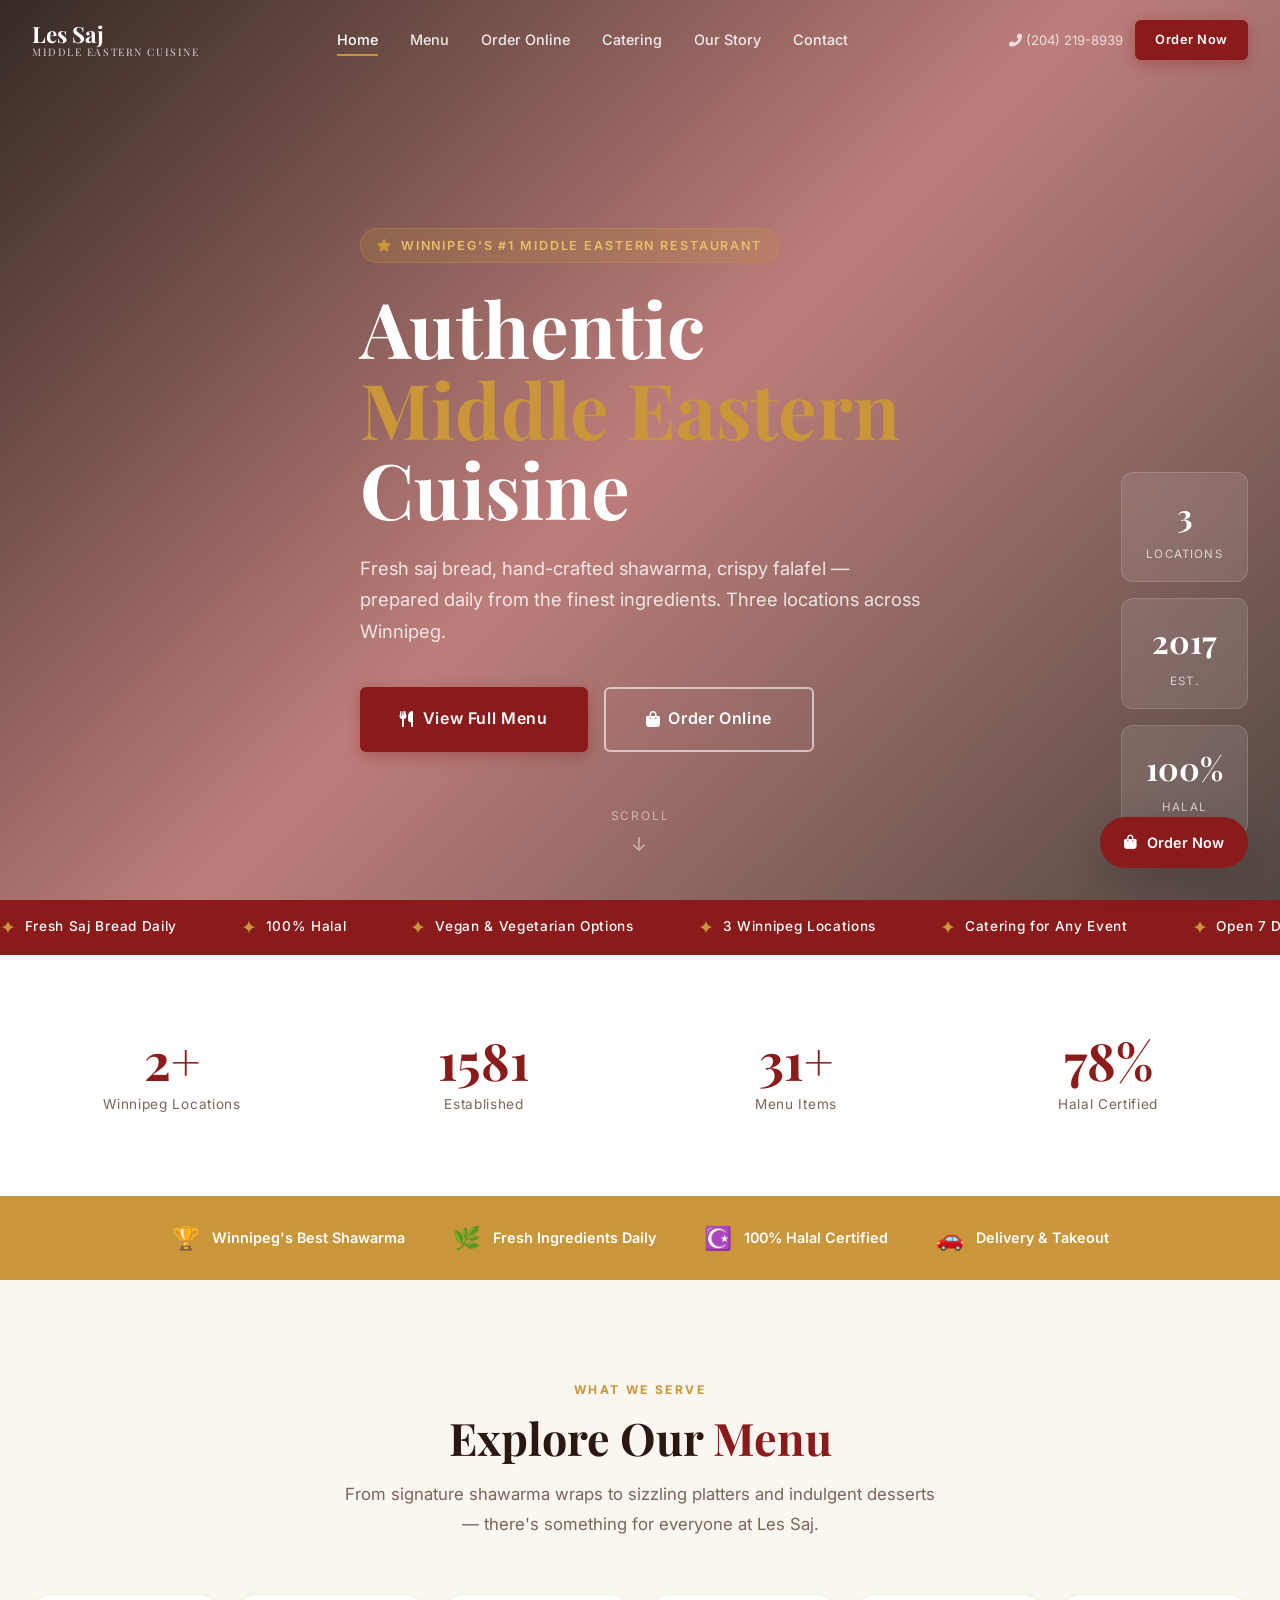
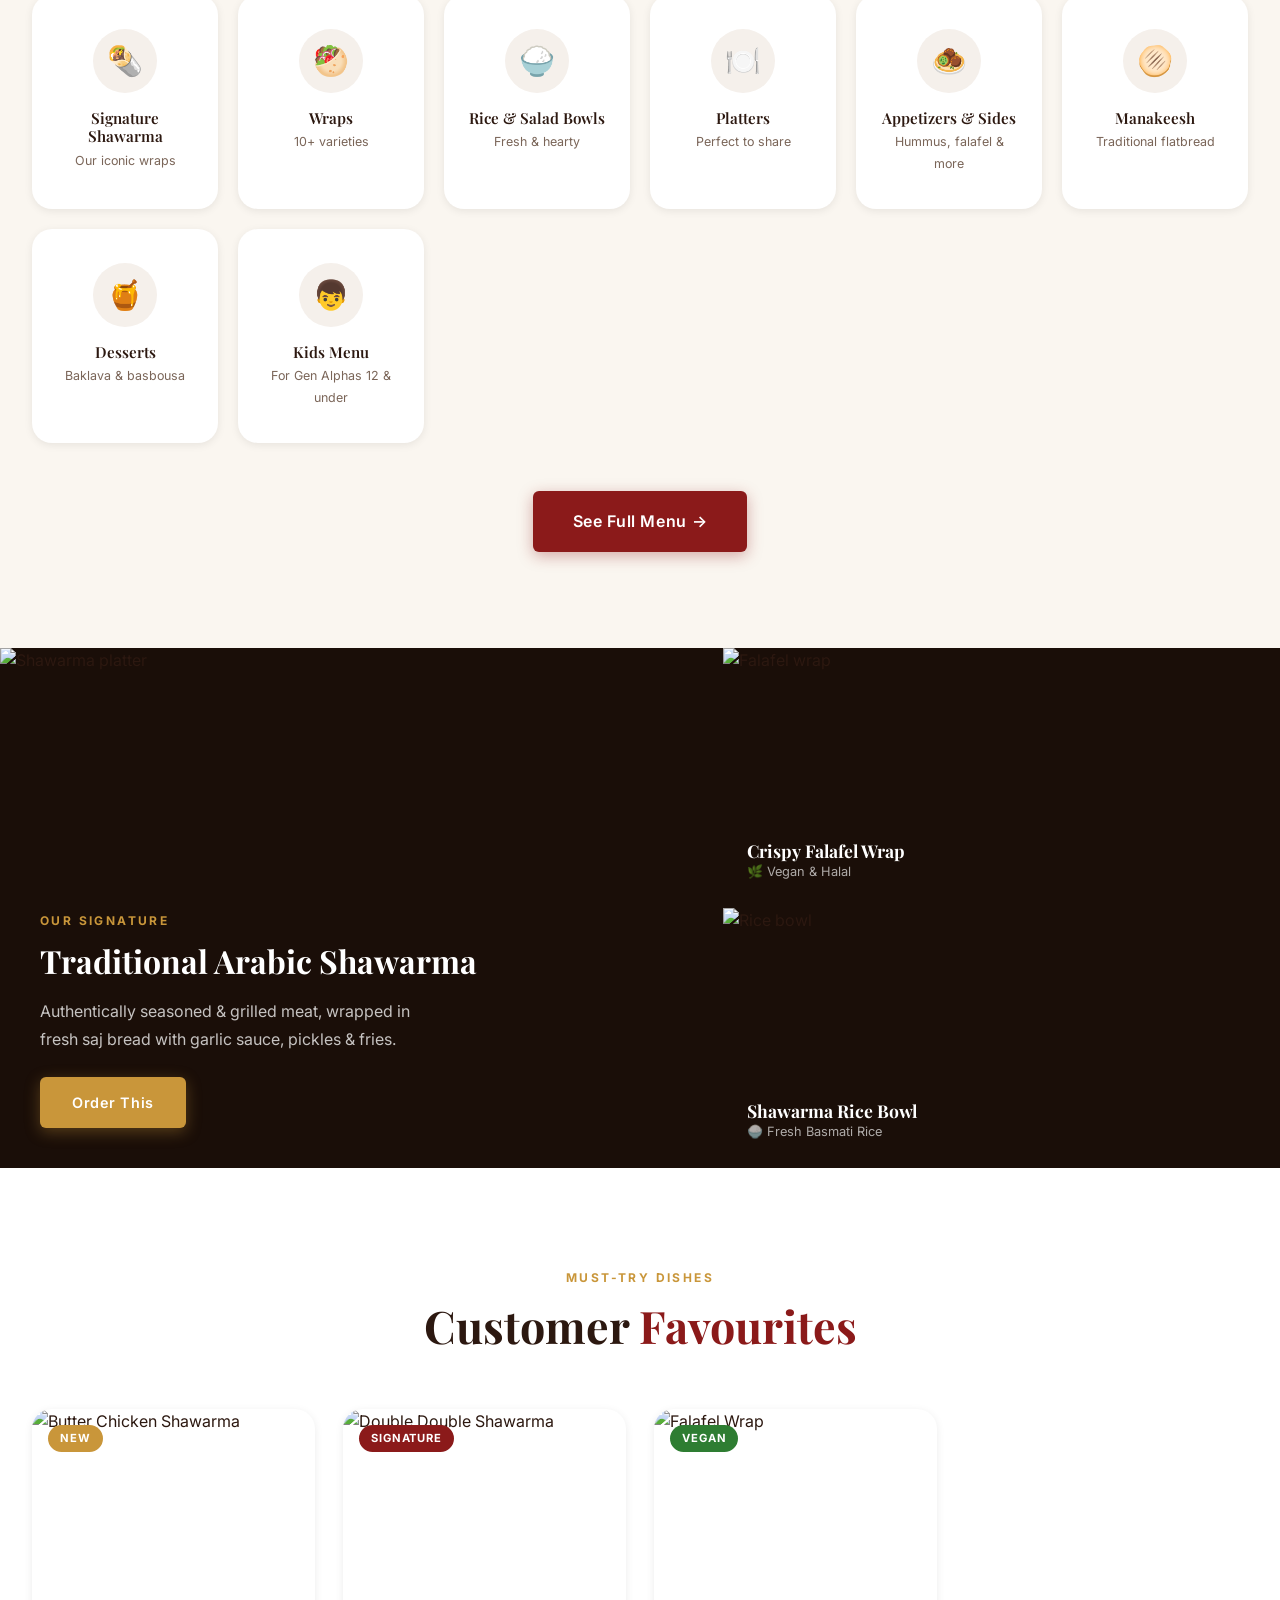
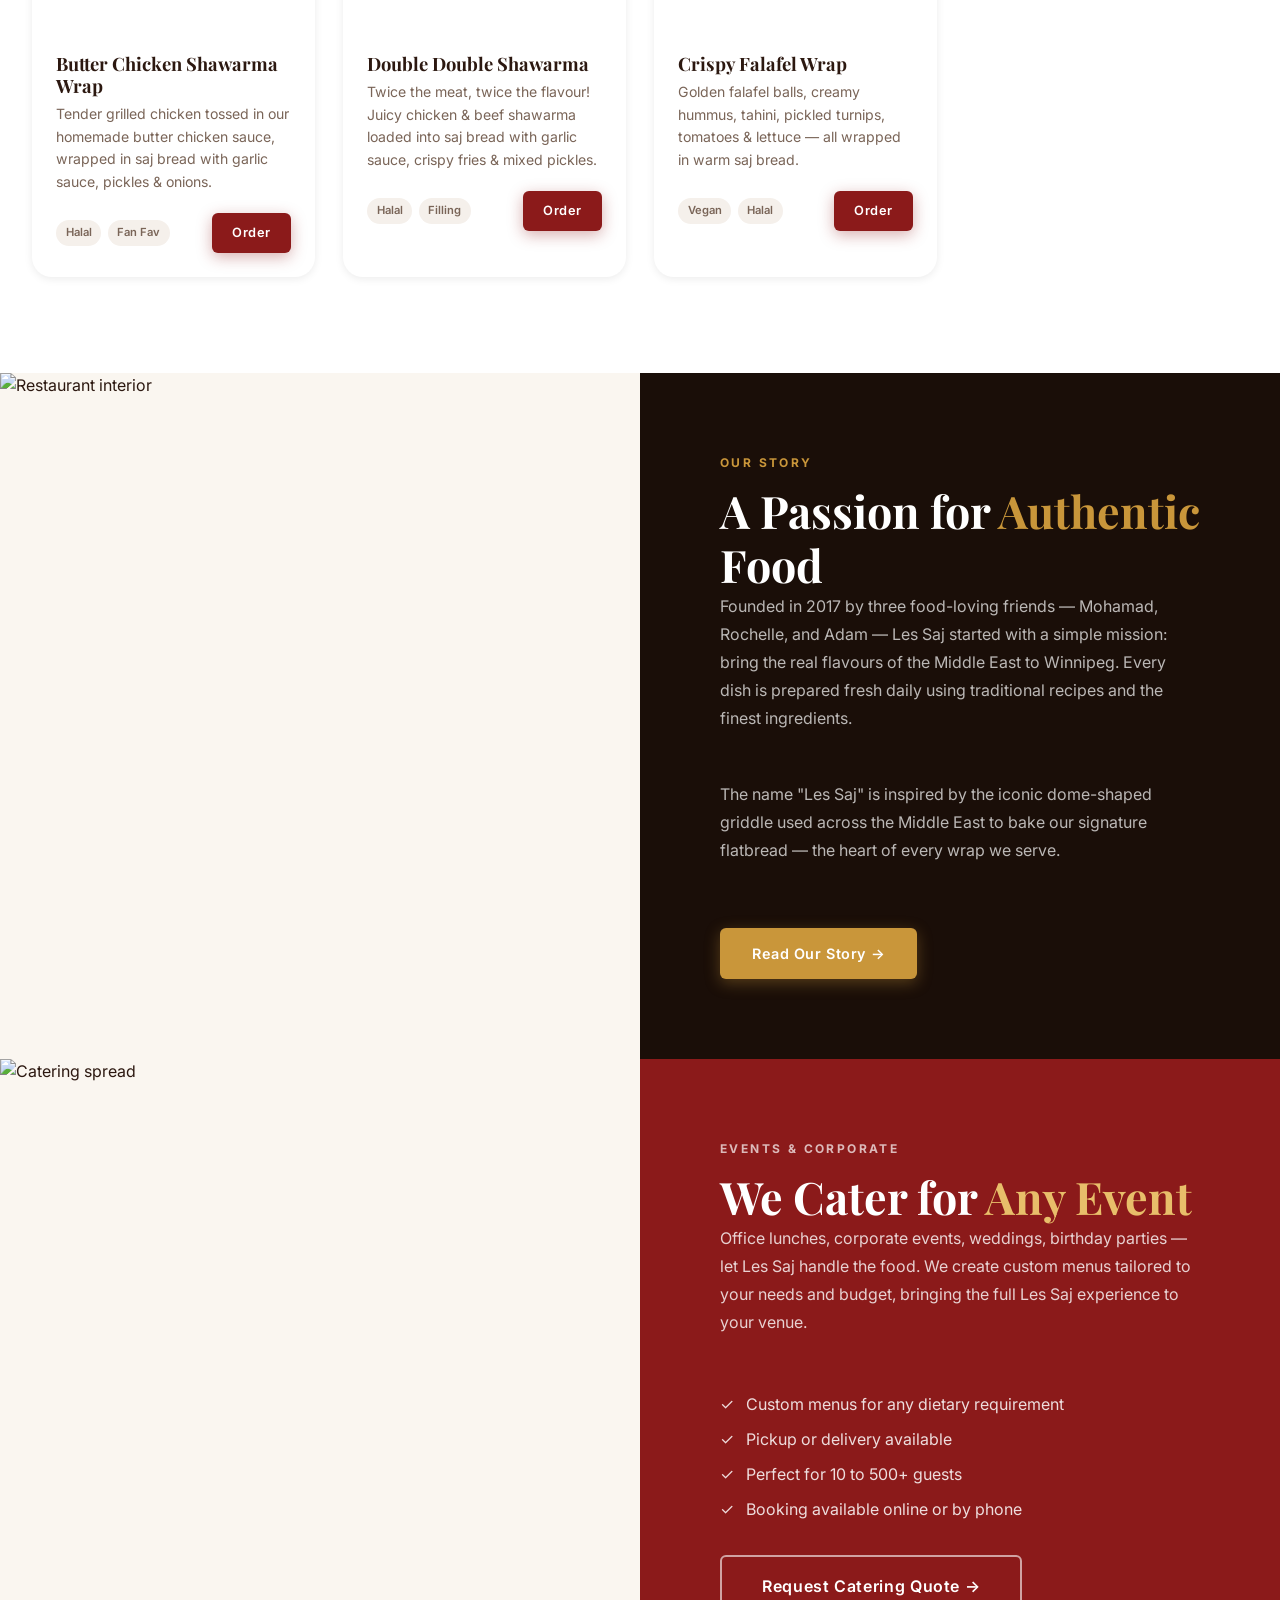
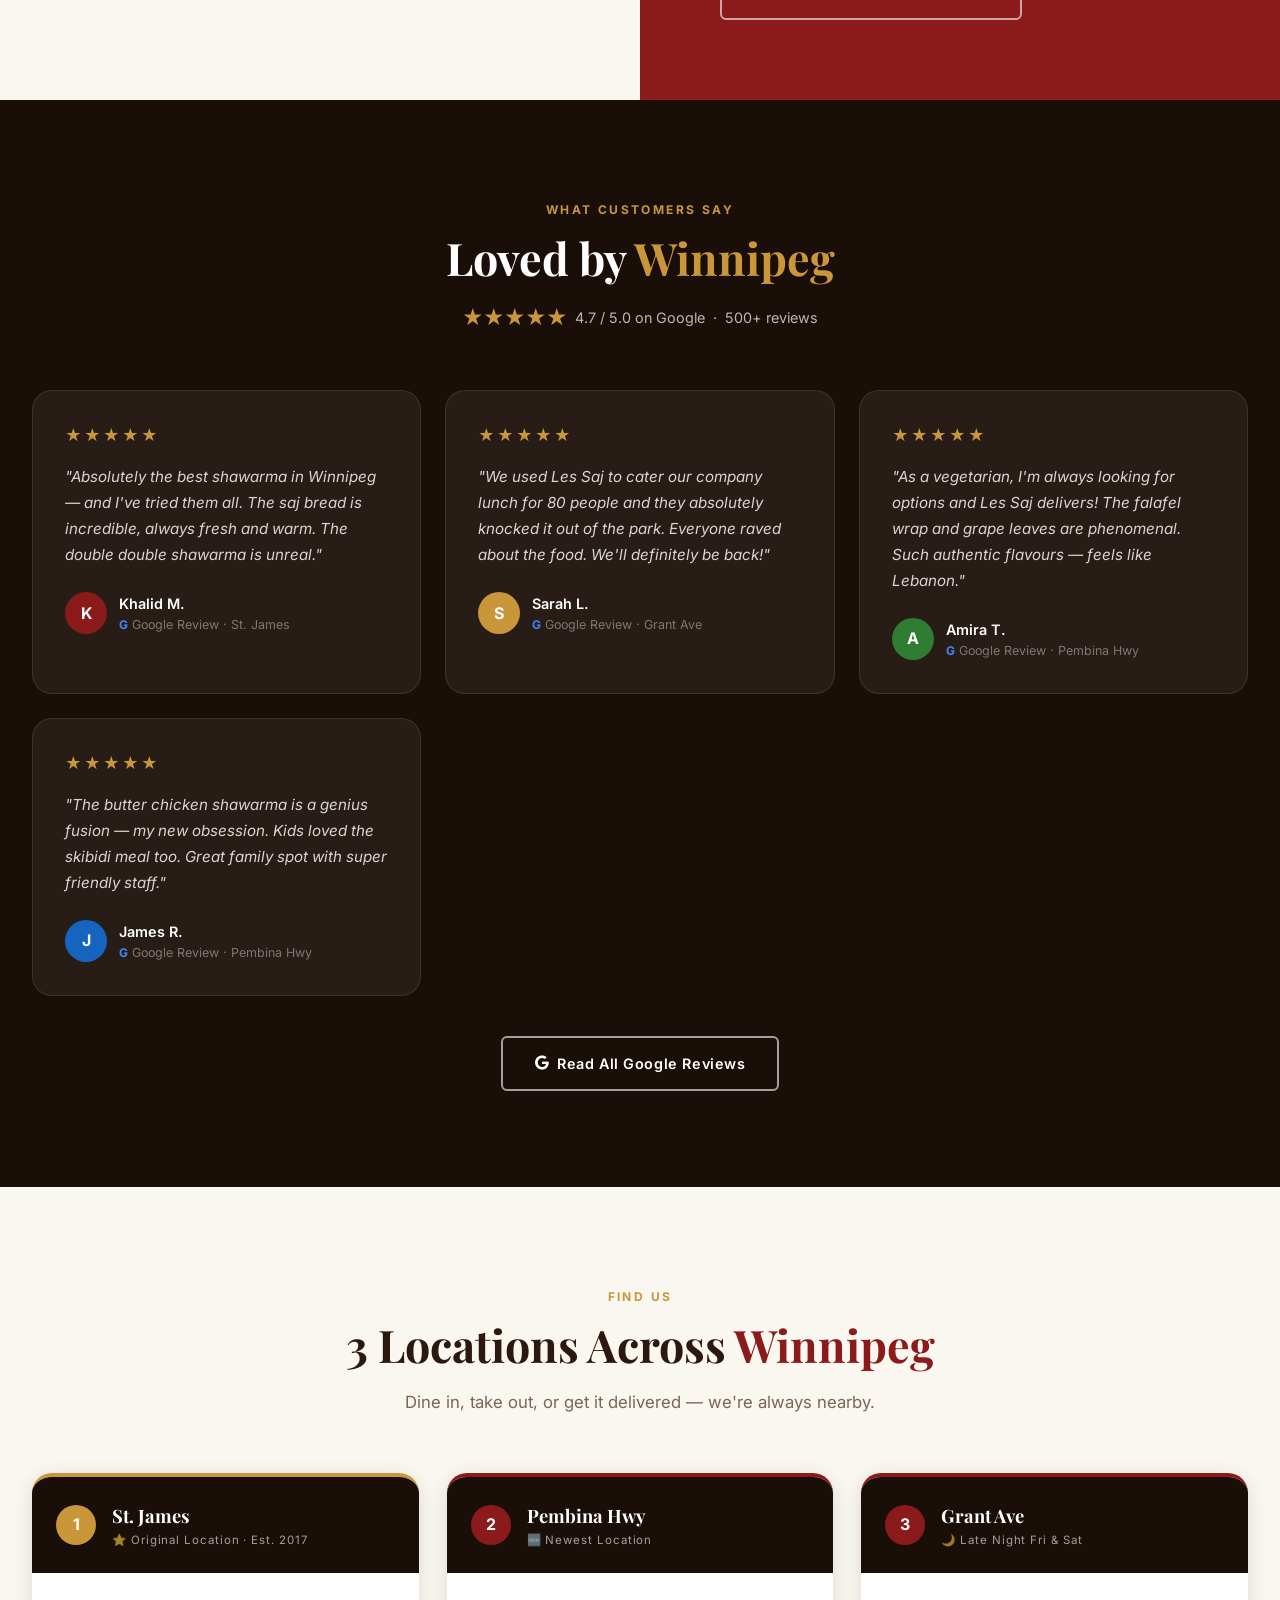
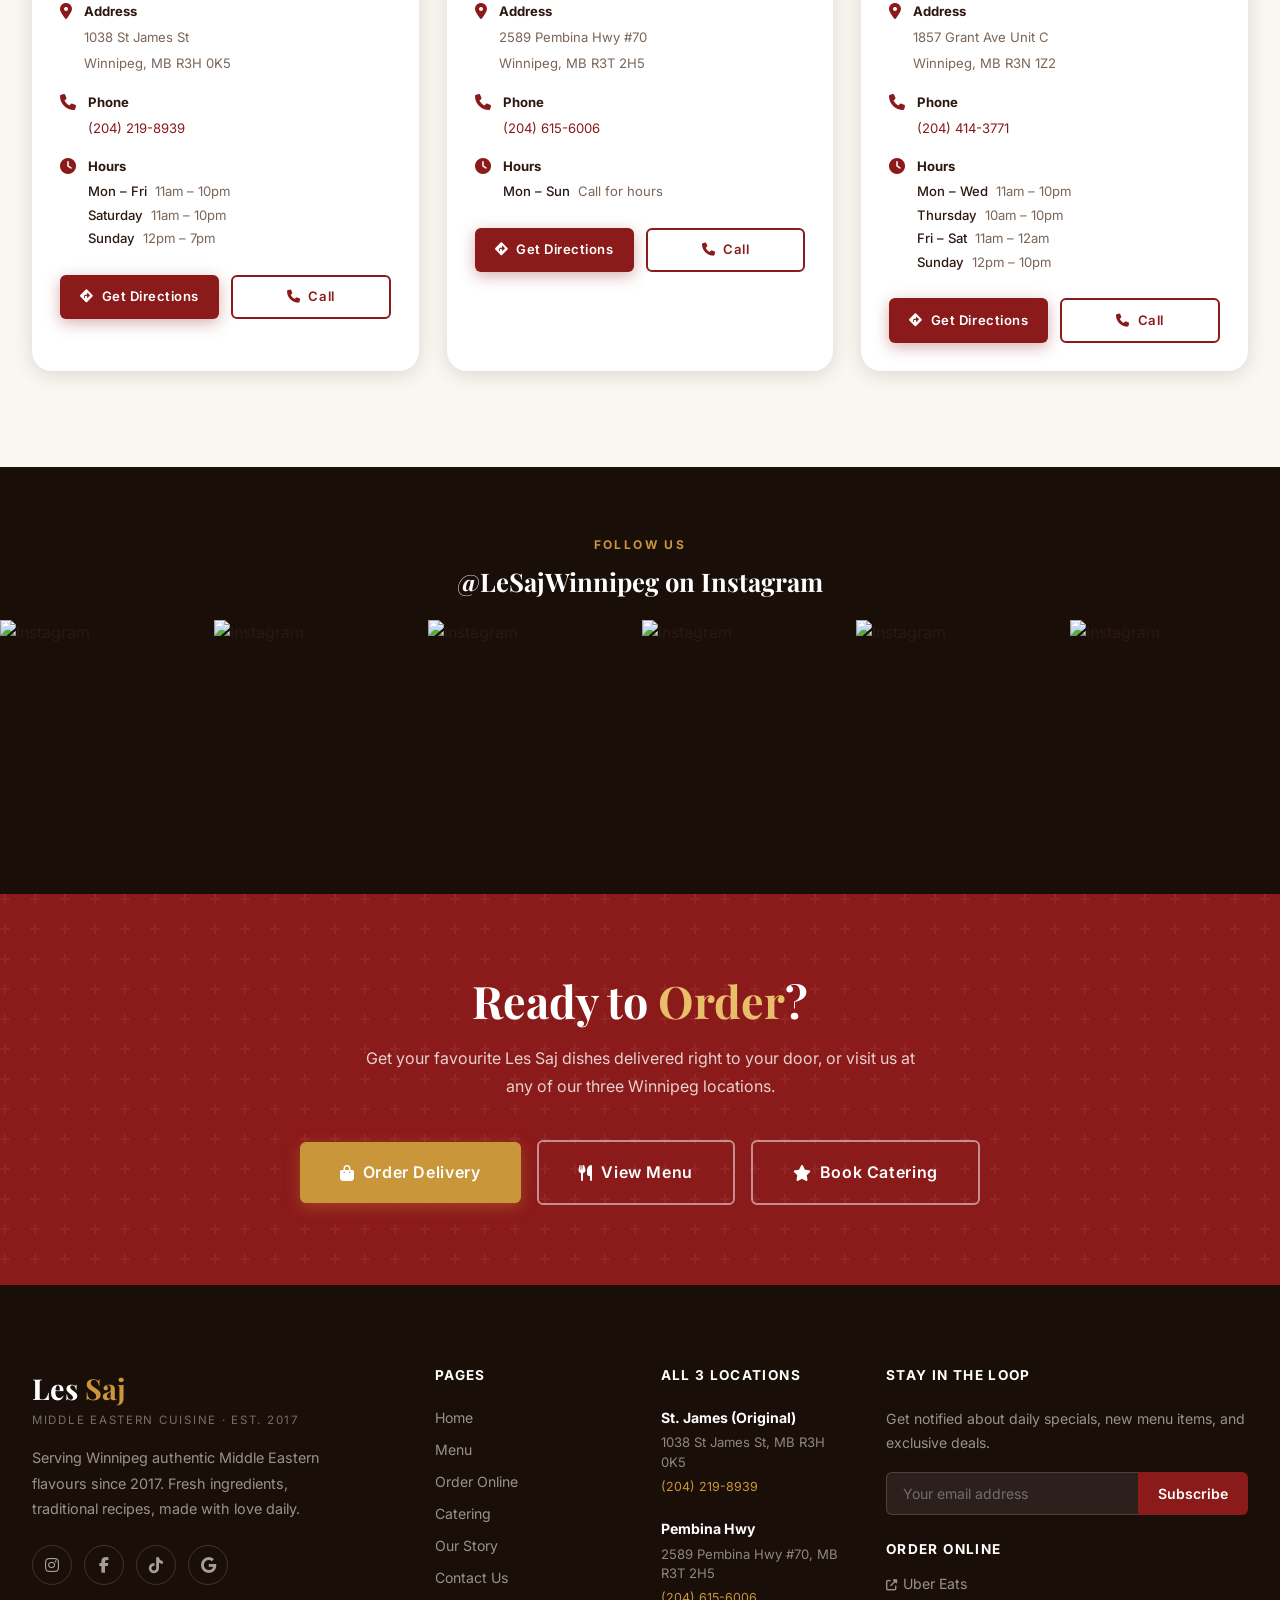
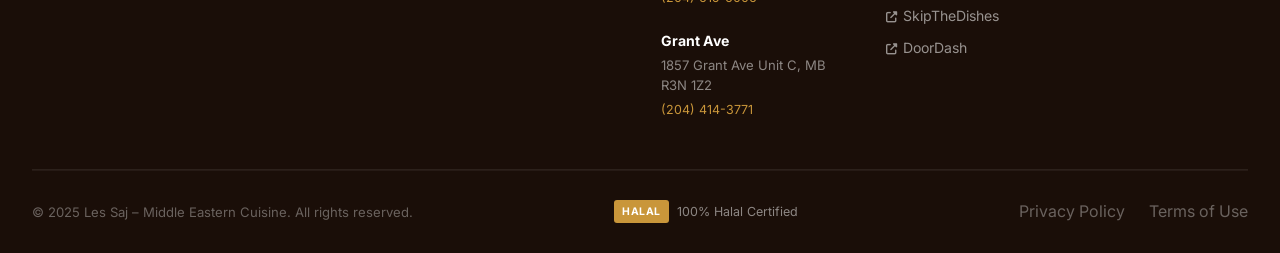
==== index.html @ 0a303392 "foundation" ====
<!DOCTYPE html>
<html lang="en">
<head>
  <meta charset="UTF-8" />
  <meta name="viewport" content="width=device-width, initial-scale=1.0" />
  <title>Les Saj | Authentic Middle Eastern Cuisine in Winnipeg</title>
  <meta name="description" content="Les Saj brings fresh, authentic Middle Eastern cuisine to Winnipeg — shawarma, falafel, saj bread wraps, platters & catering. 3 locations across the city." />
  <link rel="stylesheet" href="css/style.css" />
  <link rel="stylesheet" href="https://cdnjs.cloudflare.com/ajax/libs/font-awesome/6.5.0/css/all.min.css" />
  <style>
    /* Homepage-specific extras */
    .stats-bar { background: var(--white); padding: 3.5rem 0; }
    .stats-inner { display: grid; grid-template-columns: repeat(4, 1fr); gap: 2rem; text-align: center; }
    .stat-block { padding: 1.5rem; }
    .stat-block .number { font-family: 'Playfair Display', serif; font-size: 3.2rem; font-weight: 700; color: var(--red); line-height: 1; }
    .stat-block .unit { font-size: 1.2rem; }
    .stat-block .label { font-size: 0.85rem; color: var(--text-muted); margin-top: 0.5rem; letter-spacing: 0.05em; }
    .stat-divider { width: 1px; background: var(--cream-dark); margin: 1.5rem 0; }
    .signature-grid { display: grid; grid-template-columns: 1.3fr 1fr; gap: 0; min-height: 520px; }
    .signature-main { position: relative; overflow: hidden; }
    .signature-main img { width: 100%; height: 100%; object-fit: cover; }
    .signature-main-overlay {
      position: absolute; inset: 0;
      background: linear-gradient(to top, rgba(26,14,8,0.9) 0%, transparent 60%);
      display: flex; align-items: flex-end; padding: 2.5rem;
    }
    .signature-side { display: grid; grid-template-rows: 1fr 1fr; }
    .signature-side-item { position: relative; overflow: hidden; }
    .signature-side-item img { width: 100%; height: 100%; object-fit: cover; transition: 0.5s ease; }
    .signature-side-item:hover img { transform: scale(1.06); }
    .signature-side-item-overlay {
      position: absolute; inset: 0;
      background: linear-gradient(to top, rgba(26,14,8,0.8) 0%, transparent 50%);
      display: flex; align-items: flex-end; padding: 1.5rem;
    }
    .award-strip {
      background: var(--gold); padding: 1.5rem 0;
      display: flex; align-items: center; justify-content: center; gap: 3rem; flex-wrap: wrap;
    }
    .award-item { display: flex; align-items: center; gap: 0.75rem; color: var(--white); font-size: 0.9rem; font-weight: 600; }
    .award-icon { font-size: 1.4rem; }
    @media (max-width: 768px) {
      .stats-inner { grid-template-columns: repeat(2, 1fr); }
      .signature-grid { grid-template-columns: 1fr; }
      .signature-main { height: 300px; }
      .signature-side { grid-template-columns: 1fr 1fr; grid-template-rows: auto; height: 200px; }
      .award-strip { gap: 1.5rem; }
    }
  </style>
</head>
<body>

<!-- ── NAVIGATION ──────────────────────────── -->
<nav class="nav transparent">
  <div class="nav-inner">
    <a href="index.html" class="nav-logo">
      <div class="nav-logo-text">
        <span class="name">Les Saj</span>
        <span class="tagline">Middle Eastern Cuisine</span>
      </div>
    </a>
    <div class="nav-links">
      <a href="index.html" class="active">Home</a>
      <a href="menu.html">Menu</a>
      <a href="order.html">Order Online</a>
      <a href="catering.html">Catering</a>
      <a href="our-story.html">Our Story</a>
      <a href="contact.html">Contact</a>
    </div>
    <div class="nav-cta">
      <a href="tel:2042198939" class="nav-phone"><i class="fas fa-phone-alt"></i> (204) 219-8939</a>
      <a href="order.html" class="btn btn-primary btn-sm">Order Now</a>
    </div>
    <button class="hamburger" aria-label="Menu">
      <span></span><span></span><span></span>
    </button>
  </div>
</nav>

<!-- ── MOBILE MENU ─────────────────────────── -->
<div class="mobile-menu">
  <a href="index.html">Home</a>
  <a href="menu.html">Menu</a>
  <a href="order.html">Order Online</a>
  <a href="catering.html">Catering</a>
  <a href="our-story.html">Our Story</a>
  <a href="contact.html">Contact</a>
  <a href="order.html" class="btn btn-primary">Order Now &rarr;</a>
</div>

<!-- ── HERO ───────────────────────────────── -->
<section class="hero">
  <div class="hero-bg"></div>
  <div class="hero-overlay"></div>
  <div class="hero-content">
    <div class="hero-badge"><i class="fas fa-star" style="color:var(--gold)"></i> Winnipeg's #1 Middle Eastern Restaurant</div>
    <h1>Authentic<br /><em>Middle Eastern</em><br />Cuisine</h1>
    <p>Fresh saj bread, hand-crafted shawarma, crispy falafel — prepared daily from the finest ingredients. Three locations across Winnipeg.</p>
    <div class="hero-actions">
      <a href="menu.html" class="btn btn-primary btn-lg"><i class="fas fa-utensils"></i> View Full Menu</a>
      <a href="order.html" class="btn btn-outline btn-lg"><i class="fas fa-shopping-bag"></i> Order Online</a>
    </div>
  </div>
  <div class="hero-stats">
    <div class="hero-stat">
      <span class="number">3</span>
      <span class="label">Locations</span>
    </div>
    <div class="hero-stat">
      <span class="number">2017</span>
      <span class="label">Est.</span>
    </div>
    <div class="hero-stat">
      <span class="number">100%</span>
      <span class="label">Halal</span>
    </div>
  </div>
  <div class="hero-scroll">Scroll</div>
</section>

<!-- ── TICKER ─────────────────────────────── -->
<div class="ticker">
  <div class="ticker-inner">
    <span class="ticker-item"><span class="ticker-dot">✦</span> Fresh Saj Bread Daily</span>
    <span class="ticker-item"><span class="ticker-dot">✦</span> 100% Halal</span>
    <span class="ticker-item"><span class="ticker-dot">✦</span> Vegan &amp; Vegetarian Options</span>
    <span class="ticker-item"><span class="ticker-dot">✦</span> 3 Winnipeg Locations</span>
    <span class="ticker-item"><span class="ticker-dot">✦</span> Catering for Any Event</span>
    <span class="ticker-item"><span class="ticker-dot">✦</span> Open 7 Days a Week</span>
    <span class="ticker-item"><span class="ticker-dot">✦</span> Delivery via Uber Eats, SkipTheDishes &amp; DoorDash</span>
  </div>
</div>

<!-- ── STATS BAR ───────────────────────────── -->
<div class="stats-bar">
  <div class="container">
    <div class="stats-inner">
      <div class="stat-block reveal" data-delay="1">
        <div class="number"><span data-count="3" data-suffix="+">0</span></div>
        <div class="label">Winnipeg Locations</div>
      </div>
      <div class="stat-block reveal" data-delay="2">
        <div class="number"><span data-count="2017">0</span></div>
        <div class="label">Established</div>
      </div>
      <div class="stat-block reveal" data-delay="3">
        <div class="number"><span data-count="40" data-suffix="+">0</span></div>
        <div class="label">Menu Items</div>
      </div>
      <div class="stat-block reveal" data-delay="4">
        <div class="number"><span data-count="100" data-suffix="%">0</span></div>
        <div class="label">Halal Certified</div>
      </div>
    </div>
  </div>
</div>

<!-- ── AWARD STRIP ─────────────────────────── -->
<div class="award-strip">
  <div class="award-item"><span class="award-icon">🏆</span> Winnipeg's Best Shawarma</div>
  <div class="award-item"><span class="award-icon">🌿</span> Fresh Ingredients Daily</div>
  <div class="award-item"><span class="award-icon">☪️</span> 100% Halal Certified</div>
  <div class="award-item"><span class="award-icon">🚗</span> Delivery &amp; Takeout</div>
</div>

<!-- ── MENU CATEGORIES ─────────────────────── -->
<section class="section bg-cream">
  <div class="container">
    <div class="section-header">
      <span class="section-label">What We Serve</span>
      <h2 class="section-title reveal">Explore Our <span>Menu</span></h2>
      <p class="section-subtitle reveal">From signature shawarma wraps to sizzling platters and indulgent desserts — there's something for everyone at Les Saj.</p>
    </div>
    <div class="categories-grid">
      <a href="menu.html#shawarma" class="category-card reveal" data-delay="1">
        <div class="category-icon">🌯</div>
        <h4>Signature Shawarma</h4>
        <p>Our iconic wraps</p>
      </a>
      <a href="menu.html#wraps" class="category-card reveal" data-delay="2">
        <div class="category-icon">🥙</div>
        <h4>Wraps</h4>
        <p>10+ varieties</p>
      </a>
      <a href="menu.html#bowls" class="category-card reveal" data-delay="3">
        <div class="category-icon">🍚</div>
        <h4>Rice &amp; Salad Bowls</h4>
        <p>Fresh &amp; hearty</p>
      </a>
      <a href="menu.html#platters" class="category-card reveal" data-delay="4">
        <div class="category-icon">🍽️</div>
        <h4>Platters</h4>
        <p>Perfect to share</p>
      </a>
      <a href="menu.html#sides" class="category-card reveal" data-delay="1">
        <div class="category-icon">🧆</div>
        <h4>Appetizers &amp; Sides</h4>
        <p>Hummus, falafel &amp; more</p>
      </a>
      <a href="menu.html#manakeesh" class="category-card reveal" data-delay="2">
        <div class="category-icon">🫓</div>
        <h4>Manakeesh</h4>
        <p>Traditional flatbread</p>
      </a>
      <a href="menu.html#desserts" class="category-card reveal" data-delay="3">
        <div class="category-icon">🍯</div>
        <h4>Desserts</h4>
        <p>Baklava &amp; basbousa</p>
      </a>
      <a href="menu.html#kids" class="category-card reveal" data-delay="4">
        <div class="category-icon">👦</div>
        <h4>Kids Menu</h4>
        <p>For Gen Alphas 12 &amp; under</p>
      </a>
    </div>
    <div style="text-align:center; margin-top:3rem;">
      <a href="menu.html" class="btn btn-primary btn-lg reveal">See Full Menu &rarr;</a>
    </div>
  </div>
</section>

<!-- ── SIGNATURE PHOTO BLOCK ───────────────── -->
<section style="background: var(--dark);">
  <div class="signature-grid">
    <div class="signature-main reveal-left">
      <img src="https://images.unsplash.com/photo-1529006557810-274b9b2fc783?auto=format&fit=crop&w=900&q=80" alt="Shawarma platter" loading="lazy" />
      <div class="signature-main-overlay">
        <div>
          <div class="section-label">Our Signature</div>
          <h2 style="color:var(--white); font-size:2rem; margin-bottom:1rem;">Traditional Arabic Shawarma</h2>
          <p style="color:rgba(255,255,255,0.75); max-width:400px; margin-bottom:1.5rem;">Authentically seasoned &amp; grilled meat, wrapped in fresh saj bread with garlic sauce, pickles &amp; fries.</p>
          <a href="menu.html#shawarma" class="btn btn-gold">Order This</a>
        </div>
      </div>
    </div>
    <div class="signature-side reveal-right">
      <div class="signature-side-item">
        <img src="https://images.unsplash.com/photo-1593001872095-7d5b3868fb1d?auto=format&fit=crop&w=600&q=80" alt="Falafel wrap" loading="lazy" />
        <div class="signature-side-item-overlay">
          <div>
            <h4 style="color:var(--white); font-size:1.1rem;">Crispy Falafel Wrap</h4>
            <p style="color:rgba(255,255,255,0.65); font-size:0.8rem; margin:0;">🌿 Vegan &amp; Halal</p>
          </div>
        </div>
      </div>
      <div class="signature-side-item">
        <img src="https://images.unsplash.com/photo-1563379091054-2ce6f5a9c4d0?auto=format&fit=crop&w=600&q=80" alt="Rice bowl" loading="lazy" />
        <div class="signature-side-item-overlay">
          <div>
            <h4 style="color:var(--white); font-size:1.1rem;">Shawarma Rice Bowl</h4>
            <p style="color:rgba(255,255,255,0.65); font-size:0.8rem; margin:0;">🍚 Fresh Basmati Rice</p>
          </div>
        </div>
      </div>
    </div>
  </div>
</section>

<!-- ── FEATURED DISHES ─────────────────────── -->
<section class="section bg-white">
  <div class="container">
    <div class="section-header">
      <span class="section-label">Must-Try Dishes</span>
      <h2 class="section-title reveal">Customer <span>Favourites</span></h2>
    </div>
    <div class="dishes-grid">
      <div class="dish-card reveal" data-delay="1">
        <div class="dish-card-img">
          <img src="https://images.unsplash.com/photo-1601050690597-df0568f70950?auto=format&fit=crop&w=600&q=80" alt="Butter Chicken Shawarma" loading="lazy" />
          <span class="dish-badge new">NEW</span>
        </div>
        <div class="dish-card-body">
          <h3>Butter Chicken Shawarma Wrap</h3>
          <p>Tender grilled chicken tossed in our homemade butter chicken sauce, wrapped in saj bread with garlic sauce, pickles &amp; onions.</p>
          <div class="dish-card-footer">
            <div class="dish-tags">
              <span class="dish-tag">Halal</span>
              <span class="dish-tag">Fan Fav</span>
            </div>
            <a href="order.html" class="btn btn-primary btn-sm">Order</a>
          </div>
        </div>
      </div>
      <div class="dish-card reveal" data-delay="2">
        <div class="dish-card-img">
          <img src="https://images.unsplash.com/photo-1529006557810-274b9b2fc783?auto=format&fit=crop&w=600&q=80" alt="Double Double Shawarma" loading="lazy" />
          <span class="dish-badge">SIGNATURE</span>
        </div>
        <div class="dish-card-body">
          <h3>Double Double Shawarma</h3>
          <p>Twice the meat, twice the flavour! Juicy chicken &amp; beef shawarma loaded into saj bread with garlic sauce, crispy fries &amp; mixed pickles.</p>
          <div class="dish-card-footer">
            <div class="dish-tags">
              <span class="dish-tag">Halal</span>
              <span class="dish-tag">Filling</span>
            </div>
            <a href="order.html" class="btn btn-primary btn-sm">Order</a>
          </div>
        </div>
      </div>
      <div class="dish-card reveal" data-delay="3">
        <div class="dish-card-img">
          <img src="https://images.unsplash.com/photo-1593001872095-7d5b3868fb1d?auto=format&fit=crop&w=600&q=80" alt="Falafel Wrap" loading="lazy" />
          <span class="dish-badge vegan">VEGAN</span>
        </div>
        <div class="dish-card-body">
          <h3>Crispy Falafel Wrap</h3>
          <p>Golden falafel balls, creamy hummus, tahini, pickled turnips, tomatoes &amp; lettuce — all wrapped in warm saj bread.</p>
          <div class="dish-card-footer">
            <div class="dish-tags">
              <span class="dish-tag">Vegan</span>
              <span class="dish-tag">Halal</span>
            </div>
            <a href="order.html" class="btn btn-primary btn-sm">Order</a>
          </div>
        </div>
      </div>
    </div>
  </div>
</section>

<!-- ── SPLIT: OUR STORY ────────────────────── -->
<div class="split-section">
  <div class="split-image reveal-left">
    <img src="https://images.unsplash.com/photo-1414235077428-338989a2e8c0?auto=format&fit=crop&w=800&q=80" alt="Restaurant interior" loading="lazy" />
  </div>
  <div class="split-content split-dark reveal-right">
    <span class="section-label">Our Story</span>
    <h2 style="color: var(--white);">A Passion for <span style="color:var(--gold)">Authentic</span> Food</h2>
    <p>Founded in 2017 by three food-loving friends — Mohamad, Rochelle, and Adam — Les Saj started with a simple mission: bring the real flavours of the Middle East to Winnipeg. Every dish is prepared fresh daily using traditional recipes and the finest ingredients.</p>
    <p style="margin-top:1rem;">The name "Les Saj" is inspired by the iconic dome-shaped griddle used across the Middle East to bake our signature flatbread — the heart of every wrap we serve.</p>
    <a href="our-story.html" class="btn btn-gold" style="margin-top:2rem; width:fit-content;">Read Our Story &rarr;</a>
  </div>
</div>

<!-- ── CATERING CTA ────────────────────────── -->
<div class="split-section" style="flex-direction: row-reverse;">
  <div class="split-image reveal-right">
    <img src="https://images.unsplash.com/photo-1555244162-803834f70033?auto=format&fit=crop&w=800&q=80" alt="Catering spread" loading="lazy" />
  </div>
  <div class="split-content split-red reveal-left">
    <span class="section-label" style="color: rgba(255,255,255,0.7);">Events &amp; Corporate</span>
    <h2 style="color:var(--white);">We Cater for <span style="color:var(--gold-light)">Any Event</span></h2>
    <p>Office lunches, corporate events, weddings, birthday parties — let Les Saj handle the food. We create custom menus tailored to your needs and budget, bringing the full Les Saj experience to your venue.</p>
    <ul style="margin: 1.5rem 0; color: rgba(255,255,255,0.85); display:flex; flex-direction:column; gap:0.6rem;">
      <li>✓ &nbsp; Custom menus for any dietary requirement</li>
      <li>✓ &nbsp; Pickup or delivery available</li>
      <li>✓ &nbsp; Perfect for 10 to 500+ guests</li>
      <li>✓ &nbsp; Booking available online or by phone</li>
    </ul>
    <a href="catering.html" class="btn btn-outline btn-lg" style="width:fit-content; margin-top:0.5rem;">Request Catering Quote &rarr;</a>
  </div>
</div>

<!-- ── REVIEWS ─────────────────────────────── -->
<section class="section reviews-section">
  <div class="container">
    <div class="section-header">
      <span class="section-label" style="color:var(--gold)">What Customers Say</span>
      <h2 class="section-title reveal" style="color:var(--white)">Loved by <span style="color:var(--gold)">Winnipeg</span></h2>
      <div style="display:flex; align-items:center; justify-content:center; gap:0.5rem; margin-bottom:1rem;">
        <span style="color:var(--gold); font-size:1.3rem;">★★★★★</span>
        <span style="color:rgba(255,255,255,0.7); font-size:0.9rem;">4.7 / 5.0 on Google &nbsp;·&nbsp; 500+ reviews</span>
      </div>
    </div>
    <div class="reviews-grid">
      <div class="review-card reveal" data-delay="1">
        <div class="review-stars">★★★★★</div>
        <p class="review-text">"Absolutely the best shawarma in Winnipeg — and I've tried them all. The saj bread is incredible, always fresh and warm. The double double shawarma is unreal."</p>
        <div class="review-author">
          <div class="review-avatar">K</div>
          <div>
            <div class="review-name">Khalid M.</div>
            <div class="review-platform"><span class="review-badge-g">G</span> Google Review · St. James</div>
          </div>
        </div>
      </div>
      <div class="review-card reveal" data-delay="2">
        <div class="review-stars">★★★★★</div>
        <p class="review-text">"We used Les Saj to cater our company lunch for 80 people and they absolutely knocked it out of the park. Everyone raved about the food. We'll definitely be back!"</p>
        <div class="review-author">
          <div class="review-avatar" style="background: var(--gold)">S</div>
          <div>
            <div class="review-name">Sarah L.</div>
            <div class="review-platform"><span class="review-badge-g">G</span> Google Review · Grant Ave</div>
          </div>
        </div>
      </div>
      <div class="review-card reveal" data-delay="3">
        <div class="review-stars">★★★★★</div>
        <p class="review-text">"As a vegetarian, I'm always looking for options and Les Saj delivers! The falafel wrap and grape leaves are phenomenal. Such authentic flavours — feels like Lebanon."</p>
        <div class="review-author">
          <div class="review-avatar" style="background: #2E7D32">A</div>
          <div>
            <div class="review-name">Amira T.</div>
            <div class="review-platform"><span class="review-badge-g">G</span> Google Review · Pembina Hwy</div>
          </div>
        </div>
      </div>
      <div class="review-card reveal" data-delay="4">
        <div class="review-stars">★★★★★</div>
        <p class="review-text">"The butter chicken shawarma is a genius fusion — my new obsession. Kids loved the skibidi meal too. Great family spot with super friendly staff."</p>
        <div class="review-author">
          <div class="review-avatar" style="background: #1565C0">J</div>
          <div>
            <div class="review-name">James R.</div>
            <div class="review-platform"><span class="review-badge-g">G</span> Google Review · Pembina Hwy</div>
          </div>
        </div>
      </div>
    </div>
    <div style="text-align:center; margin-top:2.5rem;">
      <a href="https://www.google.com/maps/search/Les+Saj+Winnipeg" target="_blank" rel="noopener" class="btn btn-outline">
        <i class="fab fa-google"></i> Read All Google Reviews
      </a>
    </div>
  </div>
</section>

<!-- ── 3 LOCATIONS ──────────────────────────── -->
<section class="section bg-cream" id="locations">
  <div class="container">
    <div class="section-header">
      <span class="section-label">Find Us</span>
      <h2 class="section-title reveal">3 Locations Across <span>Winnipeg</span></h2>
      <p class="section-subtitle reveal">Dine in, take out, or get it delivered — we're always nearby.</p>
    </div>
    <div class="locations-grid">
      <!-- Location 1 -->
      <div class="location-card featured reveal" data-delay="1">
        <div class="location-header">
          <div class="location-number">1</div>
          <div>
            <div class="location-name">St. James</div>
            <div class="location-tag">⭐ Original Location · Est. 2017</div>
          </div>
        </div>
        <div class="location-body">
          <div class="location-info">
            <div class="location-row">
              <i class="fas fa-map-marker-alt location-icon"></i>
              <div>
                <strong>Address</strong>
                <span>1038 St James St<br />Winnipeg, MB R3H 0K5</span>
              </div>
            </div>
            <div class="location-row">
              <i class="fas fa-phone location-icon"></i>
              <div>
                <strong>Phone</strong>
                <span><a href="tel:2042198939" style="color:var(--red)">(204) 219-8939</a></span>
              </div>
            </div>
            <div class="location-row">
              <i class="fas fa-clock location-icon"></i>
              <div>
                <strong>Hours</strong>
                <div class="hours-grid">
                  <span class="day">Mon – Fri</span>&nbsp;&nbsp;11am – 10pm<br />
                  <span class="day">Saturday</span>&nbsp;&nbsp;11am – 10pm<br />
                  <span class="day">Sunday</span>&nbsp;&nbsp;12pm – 7pm
                </div>
              </div>
            </div>
          </div>
          <div class="location-actions">
            <a href="https://maps.google.com/?q=1038+St+James+St+Winnipeg" target="_blank" class="btn btn-primary btn-sm"><i class="fas fa-directions"></i> Get Directions</a>
            <a href="tel:2042198939" class="btn btn-outline-dark btn-sm"><i class="fas fa-phone"></i> Call</a>
          </div>
        </div>
      </div>
      <!-- Location 2 -->
      <div class="location-card reveal" data-delay="2">
        <div class="location-header">
          <div class="location-number">2</div>
          <div>
            <div class="location-name">Pembina Hwy</div>
            <div class="location-tag">🆕 Newest Location</div>
          </div>
        </div>
        <div class="location-body">
          <div class="location-info">
            <div class="location-row">
              <i class="fas fa-map-marker-alt location-icon"></i>
              <div>
                <strong>Address</strong>
                <span>2589 Pembina Hwy #70<br />Winnipeg, MB R3T 2H5</span>
              </div>
            </div>
            <div class="location-row">
              <i class="fas fa-phone location-icon"></i>
              <div>
                <strong>Phone</strong>
                <span><a href="tel:2046156006" style="color:var(--red)">(204) 615-6006</a></span>
              </div>
            </div>
            <div class="location-row">
              <i class="fas fa-clock location-icon"></i>
              <div>
                <strong>Hours</strong>
                <div class="hours-grid">
                  <span class="day">Mon – Sun</span>&nbsp;&nbsp;Call for hours
                </div>
              </div>
            </div>
          </div>
          <div class="location-actions">
            <a href="https://maps.google.com/?q=2589+Pembina+Hwy+Winnipeg" target="_blank" class="btn btn-primary btn-sm"><i class="fas fa-directions"></i> Get Directions</a>
            <a href="tel:2046156006" class="btn btn-outline-dark btn-sm"><i class="fas fa-phone"></i> Call</a>
          </div>
        </div>
      </div>
      <!-- Location 3 -->
      <div class="location-card reveal" data-delay="3">
        <div class="location-header">
          <div class="location-number">3</div>
          <div>
            <div class="location-name">Grant Ave</div>
            <div class="location-tag">🌙 Late Night Fri &amp; Sat</div>
          </div>
        </div>
        <div class="location-body">
          <div class="location-info">
            <div class="location-row">
              <i class="fas fa-map-marker-alt location-icon"></i>
              <div>
                <strong>Address</strong>
                <span>1857 Grant Ave Unit C<br />Winnipeg, MB R3N 1Z2</span>
              </div>
            </div>
            <div class="location-row">
              <i class="fas fa-phone location-icon"></i>
              <div>
                <strong>Phone</strong>
                <span><a href="tel:2044143771" style="color:var(--red)">(204) 414-3771</a></span>
              </div>
            </div>
            <div class="location-row">
              <i class="fas fa-clock location-icon"></i>
              <div>
                <strong>Hours</strong>
                <div class="hours-grid">
                  <span class="day">Mon – Wed</span>&nbsp;&nbsp;11am – 10pm<br />
                  <span class="day">Thursday</span>&nbsp;&nbsp;10am – 10pm<br />
                  <span class="day">Fri – Sat</span>&nbsp;&nbsp;11am – 12am<br />
                  <span class="day">Sunday</span>&nbsp;&nbsp;12pm – 10pm
                </div>
              </div>
            </div>
          </div>
          <div class="location-actions">
            <a href="https://maps.google.com/?q=1857+Grant+Ave+Winnipeg" target="_blank" class="btn btn-primary btn-sm"><i class="fas fa-directions"></i> Get Directions</a>
            <a href="tel:2044143771" class="btn btn-outline-dark btn-sm"><i class="fas fa-phone"></i> Call</a>
          </div>
        </div>
      </div>
    </div>
  </div>
</section>

<!-- ── INSTAGRAM STRIP ─────────────────────── -->
<section class="instagram-strip">
  <div class="container" style="margin-bottom:1.5rem; text-align:center;">
    <span class="section-label">Follow Us</span>
    <h3 style="color:var(--white);">@LeSajWinnipeg on Instagram</h3>
  </div>
  <div class="instagram-grid">
    <div class="insta-item"><img src="https://images.unsplash.com/photo-1529006557810-274b9b2fc783?auto=format&fit=crop&w=400&h=400&q=80" alt="Instagram" loading="lazy" /></div>
    <div class="insta-item"><img src="https://images.unsplash.com/photo-1593001872095-7d5b3868fb1d?auto=format&fit=crop&w=400&h=400&q=80" alt="Instagram" loading="lazy" /></div>
    <div class="insta-item"><img src="https://images.unsplash.com/photo-1600628421055-4d30de868b8f?auto=format&fit=crop&w=400&h=400&q=80" alt="Instagram" loading="lazy" /></div>
    <div class="insta-item"><img src="https://images.unsplash.com/photo-1555244162-803834f70033?auto=format&fit=crop&w=400&h=400&q=80" alt="Instagram" loading="lazy" /></div>
    <div class="insta-item"><img src="https://images.unsplash.com/photo-1563379091054-2ce6f5a9c4d0?auto=format&fit=crop&w=400&h=400&q=80" alt="Instagram" loading="lazy" /></div>
    <div class="insta-item"><img src="https://images.unsplash.com/photo-1601050690597-df0568f70950?auto=format&fit=crop&w=400&h=400&q=80" alt="Instagram" loading="lazy" /></div>
  </div>
</section>

<!-- ── CTA BAND ────────────────────────────── -->
<section class="cta-band">
  <div class="container">
    <h2 class="reveal">Ready to <em style="font-style:normal; color:var(--gold-light)">Order</em>?</h2>
    <p class="reveal">Get your favourite Les Saj dishes delivered right to your door, or visit us at any of our three Winnipeg locations.</p>
    <div class="flex-center gap-2 reveal" style="flex-wrap:wrap;">
      <a href="order.html" class="btn btn-gold btn-lg"><i class="fas fa-shopping-bag"></i> Order Delivery</a>
      <a href="menu.html" class="btn btn-outline btn-lg"><i class="fas fa-utensils"></i> View Menu</a>
      <a href="catering.html" class="btn btn-outline btn-lg"><i class="fas fa-star"></i> Book Catering</a>
    </div>
  </div>
</section>

<!-- ── FOOTER ───────────────────────────────── -->
<footer class="footer">
  <div class="container">
    <div class="footer-top">
      <div class="footer-brand">
        <div class="footer-logo-text">Les <span>Saj</span></div>
        <div class="footer-tagline">Middle Eastern Cuisine · Est. 2017</div>
        <p>Serving Winnipeg authentic Middle Eastern flavours since 2017. Fresh ingredients, traditional recipes, made with love daily.</p>
        <div class="social-links">
          <a href="#" class="social-link" aria-label="Instagram"><i class="fab fa-instagram"></i></a>
          <a href="#" class="social-link" aria-label="Facebook"><i class="fab fa-facebook-f"></i></a>
          <a href="#" class="social-link" aria-label="TikTok"><i class="fab fa-tiktok"></i></a>
          <a href="#" class="social-link" aria-label="Google"><i class="fab fa-google"></i></a>
        </div>
      </div>
      <div>
        <div class="footer-heading">Pages</div>
        <div class="footer-links">
          <a href="index.html">Home</a>
          <a href="menu.html">Menu</a>
          <a href="order.html">Order Online</a>
          <a href="catering.html">Catering</a>
          <a href="our-story.html">Our Story</a>
          <a href="contact.html">Contact Us</a>
        </div>
      </div>
      <div>
        <div class="footer-heading">All 3 Locations</div>
        <div class="footer-locations">
          <div class="footer-location">
            <strong>St. James (Original)</strong>
            <span>1038 St James St, MB R3H 0K5</span>
            <a href="tel:2042198939">(204) 219-8939</a>
          </div>
          <div class="footer-location">
            <strong>Pembina Hwy</strong>
            <span>2589 Pembina Hwy #70, MB R3T 2H5</span>
            <a href="tel:2046156006">(204) 615-6006</a>
          </div>
          <div class="footer-location">
            <strong>Grant Ave</strong>
            <span>1857 Grant Ave Unit C, MB R3N 1Z2</span>
            <a href="tel:2044143771">(204) 414-3771</a>
          </div>
        </div>
      </div>
      <div>
        <div class="footer-heading">Stay in the Loop</div>
        <div class="footer-newsletter">
          <p>Get notified about daily specials, new menu items, and exclusive deals.</p>
          <form class="newsletter-form" onsubmit="return false;">
            <input type="email" placeholder="Your email address" />
            <button type="submit">Subscribe</button>
          </form>
          <div style="margin-top:1.5rem;">
            <div class="footer-heading" style="margin-bottom:0.75rem;">Order Online</div>
            <div class="footer-links">
              <a href="https://ubereats.com" target="_blank"><i class="fas fa-external-link-alt" style="font-size:0.7rem; margin-right:0.4rem;"></i>Uber Eats</a>
              <a href="https://skipthedishes.com" target="_blank"><i class="fas fa-external-link-alt" style="font-size:0.7rem; margin-right:0.4rem;"></i>SkipTheDishes</a>
              <a href="https://doordash.com" target="_blank"><i class="fas fa-external-link-alt" style="font-size:0.7rem; margin-right:0.4rem;"></i>DoorDash</a>
            </div>
          </div>
        </div>
      </div>
    </div>
    <div class="footer-bottom">
      <p>&copy; 2025 Les Saj – Middle Eastern Cuisine. All rights reserved.</p>
      <div class="footer-halal">
        <span class="halal-badge">HALAL</span>
        <span>100% Halal Certified</span>
      </div>
      <div>
        <a href="#">Privacy Policy</a>
        <a href="#">Terms of Use</a>
      </div>
    </div>
  </div>
</footer>

<!-- ── FLOATING ORDER BUTTON ───────────────── -->
<div class="floating-order">
  <a href="order.html" class="floating-btn floating-order-btn">
    <i class="fas fa-shopping-bag"></i> Order Now
  </a>
</div>

<script src="js/main.js"></script>
</body>
</html>
---- css/style.css ----
/* ═══════════════════════════════════════════════════════
   LES SAJ — Main Stylesheet
   Brand: Deep Red #8B1A1A | Gold #C9963A | Cream #FAF6F0
   ═══════════════════════════════════════════════════════ */

@import url('https://fonts.googleapis.com/css2?family=Playfair+Display:ital,wght@0,400;0,600;0,700;1,400&family=Inter:wght@300;400;500;600;700&display=swap');

/* ── CSS Variables ── */
:root {
  --red:         #8B1A1A;
  --red-dark:    #5C1111;
  --red-light:   #B32020;
  --gold:        #C9963A;
  --gold-light:  #E8BE6A;
  --cream:       #FAF6F0;
  --cream-dark:  #F0E8DC;
  --dark:        #1A0E08;
  --brown:       #3D2B1F;
  --brown-light: #6B4C3B;
  --white:       #FFFFFF;
  --grey-light:  #F5F0EB;
  --grey:        #C8C0B8;
  --text:        #2C1810;
  --text-muted:  #7A6558;

  --shadow-sm: 0 2px 8px rgba(0,0,0,0.08);
  --shadow-md: 0 4px 20px rgba(0,0,0,0.12);
  --shadow-lg: 0 12px 40px rgba(0,0,0,0.16);
  --shadow-xl: 0 24px 60px rgba(0,0,0,0.22);

  --radius-sm: 6px;
  --radius-md: 12px;
  --radius-lg: 20px;
  --radius-xl: 32px;

  --transition: 0.3s cubic-bezier(0.4, 0, 0.2, 1);
  --transition-slow: 0.6s cubic-bezier(0.4, 0, 0.2, 1);

  --nav-height: 80px;
  --content-max: 1280px;
}

/* ── Reset & Base ── */
*, *::before, *::after { box-sizing: border-box; margin: 0; padding: 0; }
html { scroll-behavior: smooth; font-size: 16px; }
body {
  font-family: 'Inter', -apple-system, BlinkMacSystemFont, sans-serif;
  color: var(--text);
  background: var(--cream);
  line-height: 1.6;
  overflow-x: hidden;
}
img { max-width: 100%; height: auto; display: block; }
a { text-decoration: none; color: inherit; }
button { cursor: pointer; border: none; background: none; font-family: inherit; }
ul { list-style: none; }
input, textarea, select { font-family: inherit; }

/* ── Typography ── */
h1, h2, h3, h4 { font-family: 'Playfair Display', Georgia, serif; line-height: 1.2; }
h1 { font-size: clamp(2.5rem, 5vw, 4rem); }
h2 { font-size: clamp(2rem, 3.5vw, 3rem); }
h3 { font-size: clamp(1.4rem, 2vw, 1.8rem); }
h4 { font-size: 1.2rem; }
p  { font-size: 1rem; line-height: 1.75; color: var(--text-muted); }

.section-label {
  display: inline-block;
  font-size: 0.75rem;
  font-weight: 700;
  letter-spacing: 0.2em;
  text-transform: uppercase;
  color: var(--gold);
  margin-bottom: 0.75rem;
}
.section-title { color: var(--text); margin-bottom: 1rem; }
.section-title span { color: var(--red); }
.section-subtitle { font-size: 1.05rem; color: var(--text-muted); max-width: 600px; margin: 0 auto 3rem; }

/* ── Layout Utilities ── */
.container { max-width: var(--content-max); margin: 0 auto; padding: 0 2rem; }
.section { padding: 6rem 0; }
.section-sm { padding: 4rem 0; }
.section-header { text-align: center; margin-bottom: 3.5rem; }
.grid-2 { display: grid; grid-template-columns: 1fr 1fr; gap: 4rem; align-items: center; }
.grid-3 { display: grid; grid-template-columns: repeat(3, 1fr); gap: 2rem; }
.grid-4 { display: grid; grid-template-columns: repeat(4, 1fr); gap: 1.5rem; }
.flex { display: flex; }
.flex-center { display: flex; align-items: center; justify-content: center; }
.flex-between { display: flex; align-items: center; justify-content: space-between; }
.gap-1 { gap: 0.5rem; }
.gap-2 { gap: 1rem; }
.gap-3 { gap: 1.5rem; }
.text-center { text-align: center; }
.text-white { color: var(--white) !important; }

/* ── Buttons ── */
.btn {
  display: inline-flex; align-items: center; gap: 0.5rem;
  padding: 0.875rem 2rem;
  font-size: 0.9rem; font-weight: 600; letter-spacing: 0.04em;
  border-radius: var(--radius-sm);
  transition: var(--transition);
  white-space: nowrap;
}
.btn-primary {
  background: var(--red); color: var(--white);
  box-shadow: 0 4px 15px rgba(139,26,26,0.35);
}
.btn-primary:hover {
  background: var(--red-dark);
  box-shadow: 0 6px 20px rgba(139,26,26,0.45);
  transform: translateY(-2px);
}
.btn-outline {
  background: transparent; color: var(--white);
  border: 2px solid rgba(255,255,255,0.6);
}
.btn-outline:hover {
  background: rgba(255,255,255,0.15);
  border-color: var(--white);
  transform: translateY(-2px);
}
.btn-outline-dark {
  background: transparent; color: var(--red);
  border: 2px solid var(--red);
}
.btn-outline-dark:hover {
  background: var(--red); color: var(--white);
  transform: translateY(-2px);
}
.btn-gold {
  background: var(--gold); color: var(--white);
  box-shadow: 0 4px 15px rgba(201,150,58,0.35);
}
.btn-gold:hover {
  background: #b8852e;
  box-shadow: 0 6px 20px rgba(201,150,58,0.45);
  transform: translateY(-2px);
}
.btn-lg { padding: 1.1rem 2.5rem; font-size: 1rem; }
.btn-sm { padding: 0.6rem 1.25rem; font-size: 0.8rem; }
.btn-icon { width: 44px; height: 44px; padding: 0; border-radius: 50%; justify-content: center; }


/* ═══════════════════════════════════════════════
   NAVIGATION
   ═══════════════════════════════════════════════ */
.nav {
  position: fixed; top: 0; left: 0; right: 0; z-index: 1000;
  height: var(--nav-height);
  display: flex; align-items: center;
  transition: var(--transition);
  padding: 0 2rem;
}
.nav.transparent { background: transparent; }
.nav.scrolled {
  background: var(--dark);
  box-shadow: 0 4px 30px rgba(0,0,0,0.4);
  height: 70px;
}
.nav-inner { max-width: var(--content-max); margin: 0 auto; width: 100%; display: flex; align-items: center; justify-content: space-between; }

.nav-logo img { height: 52px; width: auto; transition: var(--transition); }
.nav.scrolled .nav-logo img { height: 44px; }
.nav-logo-text {
  display: flex; flex-direction: column;
  font-family: 'Playfair Display', serif;
  color: var(--white);
  line-height: 1.1;
}
.nav-logo-text .name { font-size: 1.4rem; font-weight: 700; }
.nav-logo-text .tagline { font-size: 0.65rem; font-weight: 400; letter-spacing: 0.15em; opacity: 0.8; text-transform: uppercase; }

.nav-links { display: flex; align-items: center; gap: 0.25rem; }
.nav-links a {
  color: rgba(255,255,255,0.88);
  font-size: 0.9rem; font-weight: 500;
  padding: 0.5rem 0.875rem;
  border-radius: var(--radius-sm);
  transition: var(--transition);
  position: relative;
}
.nav-links a::after {
  content: '';
  position: absolute; bottom: 4px; left: 50%; right: 50%;
  height: 2px; background: var(--gold);
  transition: var(--transition);
}
.nav-links a:hover { color: var(--white); }
.nav-links a:hover::after, .nav-links a.active::after { left: 0.875rem; right: 0.875rem; }
.nav-links a.active { color: var(--white); }

.nav-cta { display: flex; align-items: center; gap: 0.75rem; margin-left: 1.5rem; }
.nav-phone { color: rgba(255,255,255,0.75); font-size: 0.82rem; }
.nav-phone:hover { color: var(--white); }

.hamburger { display: none; flex-direction: column; gap: 5px; padding: 8px; }
.hamburger span { display: block; width: 24px; height: 2px; background: var(--white); border-radius: 2px; transition: var(--transition); }
.hamburger.open span:nth-child(1) { transform: translateY(7px) rotate(45deg); }
.hamburger.open span:nth-child(2) { opacity: 0; }
.hamburger.open span:nth-child(3) { transform: translateY(-7px) rotate(-45deg); }

.mobile-menu {
  display: none;
  position: fixed; top: var(--nav-height); left: 0; right: 0;
  background: var(--dark);
  padding: 1.5rem 2rem 2rem;
  z-index: 999;
  transform: translateY(-110%);
  transition: var(--transition);
}
.mobile-menu.open { transform: translateY(0); }
.mobile-menu a {
  display: block; color: rgba(255,255,255,0.85);
  padding: 0.875rem 0;
  font-size: 1.05rem; font-weight: 500;
  border-bottom: 1px solid rgba(255,255,255,0.08);
  transition: var(--transition);
}
.mobile-menu a:hover { color: var(--gold); padding-left: 0.5rem; }
.mobile-menu .btn { margin-top: 1.25rem; width: 100%; justify-content: center; }


/* ═══════════════════════════════════════════════
   HERO
   ═══════════════════════════════════════════════ */
.hero {
  position: relative; height: 100vh; min-height: 700px;
  display: flex; align-items: center;
  overflow: hidden;
}
.hero-bg {
  position: absolute; inset: 0;
  background: url('https://images.unsplash.com/photo-1529006557810-274b9b2fc783?auto=format&fit=crop&w=1920&q=80') center/cover no-repeat;
  transform: scale(1.05);
  transition: transform 8s ease;
}
.hero-bg.loaded { transform: scale(1); }
.hero-overlay {
  position: absolute; inset: 0;
  background: linear-gradient(135deg, rgba(26,14,8,0.88) 0%, rgba(139,26,26,0.55) 50%, rgba(26,14,8,0.75) 100%);
}
.hero-content {
  position: relative; z-index: 1;
  max-width: var(--content-max); margin: 0 auto; padding: 0 2rem;
  padding-top: var(--nav-height);
}
.hero-badge {
  display: inline-flex; align-items: center; gap: 0.5rem;
  background: rgba(201,150,58,0.2); border: 1px solid rgba(201,150,58,0.4);
  color: var(--gold-light); font-size: 0.78rem; font-weight: 600;
  letter-spacing: 0.15em; text-transform: uppercase;
  padding: 0.4rem 1rem; border-radius: 100px;
  margin-bottom: 1.5rem;
  animation: fadeDown 0.8s ease forwards;
}
.hero h1 {
  color: var(--white); font-size: clamp(3rem, 6vw, 5.5rem);
  line-height: 1.05; margin-bottom: 1.5rem;
  animation: fadeUp 0.9s 0.2s ease both;
}
.hero h1 em { color: var(--gold); font-style: normal; }
.hero p {
  color: rgba(255,255,255,0.82); font-size: 1.15rem;
  max-width: 560px; margin-bottom: 2.5rem;
  animation: fadeUp 0.9s 0.35s ease both;
  line-height: 1.7;
}
.hero-actions {
  display: flex; gap: 1rem; flex-wrap: wrap;
  animation: fadeUp 0.9s 0.5s ease both;
}
.hero-scroll {
  position: absolute; bottom: 2.5rem; left: 50%; transform: translateX(-50%);
  color: rgba(255,255,255,0.5); font-size: 0.75rem; letter-spacing: 0.15em;
  text-transform: uppercase; text-align: center;
  animation: bounce 2s infinite;
}
.hero-scroll::after {
  content: '↓'; display: block; font-size: 1.2rem; margin-top: 0.25rem;
}
.hero-stats {
  position: absolute; bottom: 4rem; right: 2rem;
  display: flex; flex-direction: column; gap: 1rem;
  animation: fadeLeft 1s 0.7s ease both;
}
.hero-stat {
  background: rgba(255,255,255,0.1); backdrop-filter: blur(10px);
  border: 1px solid rgba(255,255,255,0.15); border-radius: var(--radius-md);
  padding: 1rem 1.5rem; text-align: center; color: var(--white);
}
.hero-stat .number { font-family: 'Playfair Display', serif; font-size: 2rem; font-weight: 700; display: block; }
.hero-stat .label { font-size: 0.72rem; opacity: 0.7; text-transform: uppercase; letter-spacing: 0.1em; }


/* ═══════════════════════════════════════════════
   TICKER / ANNOUNCEMENT STRIP
   ═══════════════════════════════════════════════ */
.ticker {
  background: var(--red); color: var(--white);
  padding: 0.75rem 0; overflow: hidden;
}
.ticker-inner {
  display: flex; gap: 4rem;
  animation: ticker 25s linear infinite;
  white-space: nowrap;
}
.ticker-item {
  display: flex; align-items: center; gap: 0.5rem;
  font-size: 0.85rem; font-weight: 500; letter-spacing: 0.05em;
  flex-shrink: 0;
}
.ticker-dot { color: var(--gold); font-size: 1.2rem; }


/* ═══════════════════════════════════════════════
   MENU CATEGORIES PREVIEW (homepage)
   ═══════════════════════════════════════════════ */
.categories-grid {
  display: grid;
  grid-template-columns: repeat(auto-fit, minmax(180px, 1fr));
  gap: 1.25rem;
}
.category-card {
  background: var(--white); border-radius: var(--radius-lg);
  padding: 2rem 1.25rem; text-align: center;
  box-shadow: var(--shadow-sm);
  border: 2px solid transparent;
  transition: var(--transition);
  cursor: pointer;
}
.category-card:hover, .category-card.active {
  border-color: var(--red);
  box-shadow: var(--shadow-md);
  transform: translateY(-4px);
}
.category-icon {
  width: 64px; height: 64px; margin: 0 auto 1rem;
  background: var(--grey-light); border-radius: 50%;
  display: flex; align-items: center; justify-content: center;
  font-size: 1.8rem;
  transition: var(--transition);
}
.category-card:hover .category-icon, .category-card.active .category-icon {
  background: var(--red); transform: scale(1.1);
}
.category-card h4 { font-size: 0.95rem; font-weight: 600; color: var(--text); margin-bottom: 0.25rem; }
.category-card p { font-size: 0.78rem; color: var(--text-muted); margin: 0; }


/* ═══════════════════════════════════════════════
   FEATURED DISHES (homepage)
   ═══════════════════════════════════════════════ */
.dishes-grid {
  display: grid;
  grid-template-columns: repeat(auto-fill, minmax(280px, 1fr));
  gap: 1.75rem;
}
.dish-card {
  background: var(--white); border-radius: var(--radius-lg);
  overflow: hidden; box-shadow: var(--shadow-sm);
  transition: var(--transition);
  position: relative;
}
.dish-card:hover { box-shadow: var(--shadow-lg); transform: translateY(-6px); }
.dish-card-img {
  height: 220px; overflow: hidden; position: relative;
}
.dish-card-img img {
  width: 100%; height: 100%; object-fit: cover;
  transition: transform 0.6s ease;
}
.dish-card:hover .dish-card-img img { transform: scale(1.08); }
.dish-badge {
  position: absolute; top: 1rem; left: 1rem;
  background: var(--red); color: var(--white);
  font-size: 0.7rem; font-weight: 700; letter-spacing: 0.08em;
  text-transform: uppercase; padding: 0.3rem 0.75rem;
  border-radius: 100px;
}
.dish-badge.vegan { background: #2E7D32; }
.dish-badge.new   { background: var(--gold); }
.dish-card-body { padding: 1.5rem; }
.dish-card-body h3 { font-size: 1.15rem; margin-bottom: 0.4rem; color: var(--text); }
.dish-card-body p { font-size: 0.88rem; margin-bottom: 1.25rem; line-height: 1.6; }
.dish-card-footer { display: flex; align-items: center; justify-content: space-between; }
.dish-tags { display: flex; gap: 0.4rem; flex-wrap: wrap; }
.dish-tag {
  font-size: 0.7rem; font-weight: 600; padding: 0.25rem 0.6rem;
  border-radius: 100px; background: var(--grey-light); color: var(--text-muted);
}


/* ═══════════════════════════════════════════════
   SPLIT SECTIONS
   ═══════════════════════════════════════════════ */
.split-section { display: grid; grid-template-columns: 1fr 1fr; min-height: 560px; }
.split-image { position: relative; overflow: hidden; }
.split-image img { width: 100%; height: 100%; object-fit: cover; }
.split-content {
  display: flex; flex-direction: column; justify-content: center;
  padding: 5rem;
}
.split-content .section-label { display: block; }
.split-content p { max-width: 100%; margin: 0 0 2rem; }
.split-dark { background: var(--dark); }
.split-dark h2, .split-dark h3 { color: var(--white); }
.split-dark p { color: rgba(255,255,255,0.7); }
.split-cream { background: var(--cream); }
.split-red { background: var(--red); }
.split-red h2, .split-red h3 { color: var(--white); }
.split-red p { color: rgba(255,255,255,0.8); }


/* ═══════════════════════════════════════════════
   TESTIMONIALS
   ═══════════════════════════════════════════════ */
.reviews-section { background: var(--dark); }
.reviews-grid {
  display: grid; grid-template-columns: repeat(auto-fill, minmax(300px, 1fr));
  gap: 1.5rem;
}
.review-card {
  background: rgba(255,255,255,0.06); border: 1px solid rgba(255,255,255,0.1);
  border-radius: var(--radius-lg); padding: 2rem;
  transition: var(--transition);
}
.review-card:hover { background: rgba(255,255,255,0.1); transform: translateY(-4px); }
.review-stars { color: var(--gold); font-size: 1rem; letter-spacing: 2px; margin-bottom: 1rem; }
.review-text { color: rgba(255,255,255,0.82); font-size: 0.95rem; line-height: 1.7; margin-bottom: 1.5rem; font-style: italic; }
.review-author { display: flex; align-items: center; gap: 0.75rem; }
.review-avatar {
  width: 42px; height: 42px; border-radius: 50%;
  background: var(--red); display: flex; align-items: center; justify-content: center;
  color: var(--white); font-weight: 700; font-size: 1rem; flex-shrink: 0;
}
.review-name { color: var(--white); font-weight: 600; font-size: 0.9rem; }
.review-platform { color: rgba(255,255,255,0.4); font-size: 0.78rem; }
.review-badge-g { color: #4285F4; font-weight: 700; font-size: 0.75rem; }


/* ═══════════════════════════════════════════════
   LOCATIONS
   ═══════════════════════════════════════════════ */
.locations-grid {
  display: grid; grid-template-columns: repeat(3, 1fr); gap: 1.75rem;
}
.location-card {
  background: var(--white); border-radius: var(--radius-lg);
  overflow: hidden; box-shadow: var(--shadow-md);
  transition: var(--transition);
  border-top: 4px solid var(--red);
}
.location-card:hover { box-shadow: var(--shadow-xl); transform: translateY(-6px); }
.location-card.featured { border-top-color: var(--gold); }
.location-header {
  background: var(--dark); color: var(--white);
  padding: 1.5rem; display: flex; align-items: center; gap: 1rem;
}
.location-number {
  width: 40px; height: 40px; border-radius: 50%;
  background: var(--red); display: flex; align-items: center; justify-content: center;
  font-weight: 700; font-size: 1rem; flex-shrink: 0;
}
.location-card.featured .location-number { background: var(--gold); }
.location-name { font-family: 'Playfair Display', serif; font-size: 1.15rem; font-weight: 700; }
.location-tag { font-size: 0.72rem; opacity: 0.6; letter-spacing: 0.08em; }
.location-body { padding: 1.75rem; }
.location-info { display: flex; flex-direction: column; gap: 1rem; margin-bottom: 1.5rem; }
.location-row { display: flex; gap: 0.75rem; align-items: flex-start; }
.location-icon { color: var(--red); flex-shrink: 0; margin-top: 2px; }
.location-row strong { display: block; font-size: 0.82rem; color: var(--text); margin-bottom: 0.15rem; }
.location-row span { font-size: 0.82rem; color: var(--text-muted); line-height: 1.5; }
.hours-grid { font-size: 0.82rem; color: var(--text-muted); line-height: 1.8; }
.hours-grid .day { color: var(--text); font-weight: 500; }
.location-actions { display: flex; gap: 0.75rem; }
.location-actions .btn { flex: 1; justify-content: center; font-size: 0.82rem; }


/* ═══════════════════════════════════════════════
   ORDERING PLATFORMS
   ═══════════════════════════════════════════════ */
.order-platforms { display: flex; gap: 1.5rem; flex-wrap: wrap; }
.platform-card {
  flex: 1; min-width: 200px;
  background: var(--white); border-radius: var(--radius-lg);
  padding: 2rem; text-align: center; box-shadow: var(--shadow-md);
  transition: var(--transition);
  border: 2px solid transparent;
}
.platform-card:hover { border-color: var(--red); transform: translateY(-4px); box-shadow: var(--shadow-lg); }
.platform-logo { width: 80px; height: 80px; margin: 0 auto 1rem; border-radius: var(--radius-md); overflow: hidden; }
.platform-logo img { width: 100%; height: 100%; object-fit: contain; }
.platform-name { font-weight: 700; font-size: 1.1rem; margin-bottom: 0.25rem; }
.platform-desc { font-size: 0.82rem; color: var(--text-muted); margin-bottom: 1.25rem; }


/* ═══════════════════════════════════════════════
   CATERING FORM
   ═══════════════════════════════════════════════ */
.form-grid { display: grid; grid-template-columns: 1fr 1fr; gap: 1.25rem; }
.form-full { grid-column: 1 / -1; }
.form-group { display: flex; flex-direction: column; gap: 0.4rem; }
.form-group label { font-size: 0.85rem; font-weight: 600; color: var(--text); }
.form-group input,
.form-group select,
.form-group textarea {
  padding: 0.875rem 1.1rem;
  border: 2px solid var(--cream-dark);
  border-radius: var(--radius-sm);
  font-size: 0.95rem;
  color: var(--text);
  background: var(--white);
  transition: var(--transition);
  outline: none;
}
.form-group input:focus,
.form-group select:focus,
.form-group textarea:focus {
  border-color: var(--red);
  box-shadow: 0 0 0 4px rgba(139,26,26,0.08);
}
.form-group textarea { resize: vertical; min-height: 120px; }
.form-note {
  font-size: 0.82rem; color: var(--text-muted); font-style: italic;
  padding: 1rem; background: var(--grey-light); border-radius: var(--radius-sm);
  border-left: 3px solid var(--gold);
}


/* ═══════════════════════════════════════════════
   MENU PAGE
   ═══════════════════════════════════════════════ */
.menu-hero {
  background: var(--dark); color: var(--white);
  padding: calc(var(--nav-height) + 4rem) 0 4rem;
  text-align: center;
  position: relative; overflow: hidden;
}
.menu-hero::before {
  content: '';
  position: absolute; inset: 0;
  background: url('https://images.unsplash.com/photo-1600628421055-4d30de868b8f?auto=format&fit=crop&w=1920&q=80') center/cover;
  opacity: 0.2;
}
.menu-hero > * { position: relative; z-index: 1; }
.menu-hero h1 { color: var(--white); margin-bottom: 0.75rem; }
.menu-hero p { color: rgba(255,255,255,0.7); max-width: 600px; margin: 0 auto; }

.menu-filter-bar {
  position: sticky; top: var(--nav-height); z-index: 100;
  background: var(--white); border-bottom: 1px solid var(--cream-dark);
  box-shadow: var(--shadow-sm);
}
.menu-filters {
  display: flex; gap: 0.5rem; padding: 1rem 0; overflow-x: auto;
  scrollbar-width: none;
}
.menu-filters::-webkit-scrollbar { display: none; }
.filter-btn {
  display: inline-flex; align-items: center; gap: 0.4rem;
  padding: 0.55rem 1.1rem;
  border-radius: 100px;
  font-size: 0.85rem; font-weight: 500;
  white-space: nowrap;
  border: 2px solid var(--cream-dark);
  color: var(--text-muted);
  transition: var(--transition);
  cursor: pointer;
}
.filter-btn:hover { border-color: var(--red); color: var(--red); }
.filter-btn.active {
  background: var(--red); border-color: var(--red); color: var(--white);
}

.menu-section { margin-bottom: 4rem; }
.menu-section-title {
  font-size: 1.6rem; color: var(--text); margin-bottom: 0.5rem;
  padding-bottom: 0.75rem;
  border-bottom: 3px solid var(--red);
  display: flex; align-items: center; gap: 0.75rem;
}
.menu-section-title .icon { font-size: 1.4rem; }
.menu-section-desc { color: var(--text-muted); font-size: 0.9rem; margin-bottom: 2rem; }

.menu-items-grid {
  display: grid; grid-template-columns: repeat(auto-fill, minmax(300px, 1fr)); gap: 1.25rem;
}
.menu-item {
  background: var(--white); border-radius: var(--radius-md);
  overflow: hidden; box-shadow: var(--shadow-sm);
  transition: var(--transition); display: flex; flex-direction: column;
}
.menu-item:hover { box-shadow: var(--shadow-md); transform: translateY(-3px); }
.menu-item-img { height: 180px; overflow: hidden; position: relative; }
.menu-item-img img { width: 100%; height: 100%; object-fit: cover; transition: 0.5s ease; }
.menu-item:hover .menu-item-img img { transform: scale(1.06); }
.menu-item-img.placeholder {
  background: linear-gradient(135deg, var(--cream-dark), var(--grey-light));
  display: flex; align-items: center; justify-content: center;
  font-size: 3rem;
}
.menu-item-body { padding: 1.25rem; flex: 1; display: flex; flex-direction: column; }
.menu-item-header { display: flex; justify-content: space-between; align-items: start; margin-bottom: 0.5rem; }
.menu-item-name { font-size: 1rem; font-weight: 600; color: var(--text); }
.menu-item-badges { display: flex; gap: 0.3rem; margin-left: 0.5rem; flex-shrink: 0; }
.badge {
  font-size: 0.65rem; font-weight: 700; padding: 0.2rem 0.5rem;
  border-radius: 100px; letter-spacing: 0.05em;
}
.badge-v { background: #E8F5E9; color: #2E7D32; }
.badge-h { background: #E3F2FD; color: #1565C0; }
.badge-s { background: #FFF3E0; color: #E65100; }
.menu-item-desc { font-size: 0.82rem; color: var(--text-muted); line-height: 1.6; flex: 1; margin-bottom: 1rem; }
.menu-item-footer { display: flex; align-items: center; justify-content: space-between; margin-top: auto; }


/* ═══════════════════════════════════════════════
   PAGE HERO (inner pages)
   ═══════════════════════════════════════════════ */
.page-hero {
  padding: calc(var(--nav-height) + 5rem) 0 5rem;
  text-align: center; position: relative; overflow: hidden;
}
.page-hero::before {
  content: ''; position: absolute; inset: 0;
  background-size: cover; background-position: center;
  opacity: 0.15;
}
.page-hero-dark { background: var(--dark); }
.page-hero-dark h1 { color: var(--white); }
.page-hero-dark p  { color: rgba(255,255,255,0.7); }
.page-hero-cream { background: var(--cream-dark); }
.breadcrumb {
  display: flex; align-items: center; gap: 0.5rem; justify-content: center;
  font-size: 0.82rem; color: rgba(255,255,255,0.5); margin-bottom: 1rem;
}
.breadcrumb a { color: rgba(255,255,255,0.5); }
.breadcrumb a:hover { color: var(--gold); }
.breadcrumb .sep { opacity: 0.4; }


/* ═══════════════════════════════════════════════
   STORY / ABOUT
   ═══════════════════════════════════════════════ */
.story-timeline { position: relative; }
.story-timeline::before {
  content: ''; position: absolute; left: 50%; top: 0; bottom: 0; width: 2px;
  background: linear-gradient(to bottom, var(--red), var(--gold));
  transform: translateX(-50%);
}
.timeline-item {
  display: grid; grid-template-columns: 1fr 60px 1fr; gap: 1rem;
  align-items: center; margin-bottom: 4rem;
}
.timeline-item:nth-child(even) .timeline-content:first-child { order: 3; }
.timeline-item:nth-child(even) .timeline-content:last-child  { order: 1; }
.timeline-dot {
  width: 60px; height: 60px; border-radius: 50%;
  background: var(--red); border: 4px solid var(--cream);
  display: flex; align-items: center; justify-content: center;
  font-size: 1.4rem; box-shadow: var(--shadow-md);
  position: relative; z-index: 1;
}
.timeline-year {
  font-family: 'Playfair Display', serif; font-size: 2rem; font-weight: 700;
  color: var(--red); margin-bottom: 0.5rem;
}
.timeline-content h3 { margin-bottom: 0.5rem; }
.timeline-content p { font-size: 0.9rem; }


/* ═══════════════════════════════════════════════
   CONTACT PAGE
   ═══════════════════════════════════════════════ */
.contact-grid { display: grid; grid-template-columns: 1fr 1.4fr; gap: 4rem; align-items: start; }
.contact-info h2 { margin-bottom: 1.5rem; }
.contact-info-item {
  display: flex; gap: 1.25rem; align-items: flex-start;
  padding: 1.25rem 0; border-bottom: 1px solid var(--cream-dark);
}
.contact-info-icon {
  width: 48px; height: 48px; border-radius: var(--radius-sm);
  background: var(--grey-light); display: flex; align-items: center;
  justify-content: center; font-size: 1.2rem; flex-shrink: 0; color: var(--red);
}
.contact-info-text strong { display: block; font-weight: 600; margin-bottom: 0.25rem; }
.contact-info-text span { font-size: 0.9rem; color: var(--text-muted); }
.contact-form-wrap {
  background: var(--white); border-radius: var(--radius-xl);
  padding: 3rem; box-shadow: var(--shadow-lg);
}


/* ═══════════════════════════════════════════════
   CTA BANDS
   ═══════════════════════════════════════════════ */
.cta-band {
  padding: 5rem 0; text-align: center;
  background: var(--red);
  position: relative; overflow: hidden;
}
.cta-band::before {
  content: ''; position: absolute; inset: 0;
  background: url("data:image/svg+xml,%3Csvg width='60' height='60' viewBox='0 0 60 60' xmlns='http://www.w3.org/2000/svg'%3E%3Cg fill='none' fill-rule='evenodd'%3E%3Cg fill='%23ffffff' fill-opacity='0.05'%3E%3Cpath d='M36 34v-4h-2v4h-4v2h4v4h2v-4h4v-2h-4zm0-30V0h-2v4h-4v2h4v4h2V6h4V4h-4zM6 34v-4H4v4H0v2h4v4h2v-4h4v-2H6zM6 4V0H4v4H0v2h4v4h2V6h4V4H6z'/%3E%3C/g%3E%3C/g%3E%3C/svg%3E");
}
.cta-band > .container { position: relative; z-index: 1; }
.cta-band h2 { color: var(--white); margin-bottom: 1rem; }
.cta-band p  { color: rgba(255,255,255,0.8); max-width: 560px; margin: 0 auto 2.5rem; }
.cta-band .btn-outline { border-color: rgba(255,255,255,0.5); }
.cta-dark { background: var(--dark); }
.cta-dark h2 { color: var(--white); }
.cta-dark p  { color: rgba(255,255,255,0.7); }


/* ═══════════════════════════════════════════════
   INSTAGRAM STRIP
   ═══════════════════════════════════════════════ */
.instagram-strip { background: var(--dark); padding: 4rem 0; }
.instagram-grid {
  display: grid; grid-template-columns: repeat(6, 1fr); gap: 0.25rem;
}
.insta-item {
  aspect-ratio: 1; overflow: hidden; position: relative; cursor: pointer;
}
.insta-item img { width: 100%; height: 100%; object-fit: cover; transition: 0.4s ease; }
.insta-item:hover img { transform: scale(1.1); }
.insta-item::after {
  content: '📸'; position: absolute; inset: 0;
  background: rgba(139,26,26,0.7); color: var(--white);
  font-size: 1.5rem; display: flex; align-items: center; justify-content: center;
  opacity: 0; transition: var(--transition);
}
.insta-item:hover::after { opacity: 1; }


/* ═══════════════════════════════════════════════
   FOOTER
   ═══════════════════════════════════════════════ */
.footer { background: var(--dark); padding: 5rem 0 0; }
.footer-top {
  display: grid; grid-template-columns: 2fr 1fr 1fr 1.5fr; gap: 3rem;
  padding-bottom: 3rem;
  border-bottom: 1px solid rgba(255,255,255,0.08);
}
.footer-brand p { color: rgba(255,255,255,0.55); font-size: 0.9rem; margin: 1rem 0 1.5rem; max-width: 300px; }
.footer-logo-text { font-family: 'Playfair Display', serif; color: var(--white); font-size: 1.8rem; font-weight: 700; }
.footer-logo-text span { color: var(--gold); }
.footer-tagline { font-size: 0.72rem; color: rgba(255,255,255,0.4); letter-spacing: 0.15em; text-transform: uppercase; }
.social-links { display: flex; gap: 0.75rem; }
.social-link {
  width: 40px; height: 40px; border-radius: 50%;
  border: 1px solid rgba(255,255,255,0.15);
  display: flex; align-items: center; justify-content: center;
  color: rgba(255,255,255,0.6); font-size: 1rem;
  transition: var(--transition);
}
.social-link:hover { background: var(--red); border-color: var(--red); color: var(--white); }
.footer-heading { color: var(--white); font-size: 0.85rem; font-weight: 700; letter-spacing: 0.1em; text-transform: uppercase; margin-bottom: 1.25rem; }
.footer-links { display: flex; flex-direction: column; gap: 0.6rem; }
.footer-links a { color: rgba(255,255,255,0.55); font-size: 0.88rem; transition: var(--transition); }
.footer-links a:hover { color: var(--gold); padding-left: 4px; }
.footer-locations { display: flex; flex-direction: column; gap: 1.25rem; }
.footer-location { }
.footer-location strong { color: var(--white); font-size: 0.88rem; display: block; margin-bottom: 0.25rem; }
.footer-location span { color: rgba(255,255,255,0.5); font-size: 0.82rem; line-height: 1.5; display: block; }
.footer-location a { color: var(--gold); font-size: 0.78rem; margin-top: 0.25rem; display: inline-block; }
.footer-location a:hover { color: var(--gold-light); }
.footer-newsletter { }
.footer-newsletter p { color: rgba(255,255,255,0.55); font-size: 0.88rem; margin-bottom: 1rem; }
.newsletter-form { display: flex; gap: 0; }
.newsletter-form input {
  flex: 1; padding: 0.75rem 1rem;
  background: rgba(255,255,255,0.08); border: 1px solid rgba(255,255,255,0.15);
  border-right: none; border-radius: var(--radius-sm) 0 0 var(--radius-sm);
  color: var(--white); font-size: 0.88rem; outline: none;
}
.newsletter-form input::placeholder { color: rgba(255,255,255,0.35); }
.newsletter-form input:focus { border-color: var(--red); }
.newsletter-form button {
  padding: 0.75rem 1.25rem;
  background: var(--red); color: var(--white);
  border-radius: 0 var(--radius-sm) var(--radius-sm) 0;
  font-size: 0.88rem; font-weight: 600; cursor: pointer;
  transition: var(--transition);
}
.newsletter-form button:hover { background: var(--red-dark); }

.footer-bottom {
  padding: 1.75rem 0;
  display: flex; align-items: center; justify-content: space-between;
  border-top: 1px solid rgba(255,255,255,0.05);
}
.footer-bottom p { color: rgba(255,255,255,0.35); font-size: 0.82rem; }
.footer-bottom a { color: rgba(255,255,255,0.35); margin-left: 1.25rem; }
.footer-bottom a:hover { color: var(--gold); }
.footer-halal {
  display: flex; align-items: center; gap: 0.5rem;
  color: rgba(255,255,255,0.5); font-size: 0.78rem;
}
.halal-badge {
  background: var(--gold); color: var(--white); font-size: 0.65rem;
  font-weight: 700; padding: 0.2rem 0.5rem; border-radius: 3px; letter-spacing: 0.05em;
}


/* ═══════════════════════════════════════════════
   SCROLL ANIMATIONS
   ═══════════════════════════════════════════════ */
.reveal {
  opacity: 0; transform: translateY(30px);
  transition: opacity 0.7s ease, transform 0.7s ease;
}
.reveal.visible { opacity: 1; transform: translateY(0); }
.reveal-left  { opacity: 0; transform: translateX(-40px); transition: opacity 0.7s ease, transform 0.7s ease; }
.reveal-right { opacity: 0; transform: translateX(40px);  transition: opacity 0.7s ease, transform 0.7s ease; }
.reveal-left.visible, .reveal-right.visible { opacity: 1; transform: translateX(0); }
[data-delay="1"] { transition-delay: 0.1s; }
[data-delay="2"] { transition-delay: 0.2s; }
[data-delay="3"] { transition-delay: 0.3s; }
[data-delay="4"] { transition-delay: 0.4s; }
[data-delay="5"] { transition-delay: 0.5s; }


/* ═══════════════════════════════════════════════
   KEYFRAMES
   ═══════════════════════════════════════════════ */
@keyframes fadeUp   { from { opacity:0; transform: translateY(30px); } to { opacity:1; transform:none; } }
@keyframes fadeDown { from { opacity:0; transform: translateY(-20px); } to { opacity:1; transform:none; } }
@keyframes fadeLeft { from { opacity:0; transform: translateX(40px); } to { opacity:1; transform:none; } }
@keyframes ticker   { from { transform: translateX(0); } to { transform: translateX(-50%); } }
@keyframes bounce   { 0%,100%{ transform: translateX(-50%) translateY(0); } 50%{ transform: translateX(-50%) translateY(-8px); } }
@keyframes pulse    { 0%,100%{ opacity:1; } 50%{ opacity:0.6; } }
@keyframes spin     { to { transform: rotate(360deg); } }


/* ═══════════════════════════════════════════════
   UTILITY CLASSES
   ═══════════════════════════════════════════════ */
.bg-cream  { background: var(--cream); }
.bg-white  { background: var(--white); }
.bg-dark   { background: var(--dark); }
.bg-red    { background: var(--red); }
.divider { height: 1px; background: var(--cream-dark); margin: 3rem 0; }
.tag-halal { color: var(--gold); font-size: 0.75rem; font-weight: 600; }
.floating-order {
  position: fixed; bottom: 2rem; right: 2rem; z-index: 500;
  display: flex; flex-direction: column; gap: 0.75rem; align-items: flex-end;
}
.floating-btn {
  display: flex; align-items: center; gap: 0.6rem;
  padding: 0.875rem 1.5rem; border-radius: 100px;
  font-size: 0.9rem; font-weight: 600; cursor: pointer;
  box-shadow: var(--shadow-lg); transition: var(--transition); text-decoration: none;
}
.floating-order-btn { background: var(--red); color: var(--white); }
.floating-order-btn:hover { background: var(--red-dark); transform: scale(1.05); }
.floating-call-btn { background: var(--white); color: var(--text); border: 2px solid var(--cream-dark); }
.floating-call-btn:hover { border-color: var(--red); color: var(--red); transform: scale(1.05); }


/* ═══════════════════════════════════════════════
   RESPONSIVE
   ═══════════════════════════════════════════════ */
@media (max-width: 1024px) {
  .grid-4 { grid-template-columns: repeat(2, 1fr); }
  .footer-top { grid-template-columns: 1fr 1fr; gap: 2rem; }
  .hero-stats { display: none; }
  .locations-grid { grid-template-columns: 1fr 1fr; }
  .split-content { padding: 3rem; }
}

@media (max-width: 768px) {
  :root { --nav-height: 68px; }
  .nav-links, .nav-cta { display: none; }
  .hamburger { display: flex; }
  .mobile-menu { display: block; }
  .section { padding: 4rem 0; }
  .grid-2, .grid-3, .split-section { grid-template-columns: 1fr; }
  .split-section { min-height: auto; }
  .split-image { height: 300px; }
  .split-content { padding: 2.5rem 1.5rem; }
  .footer-top { grid-template-columns: 1fr; gap: 2rem; }
  .footer-bottom { flex-direction: column; gap: 1rem; text-align: center; }
  .locations-grid { grid-template-columns: 1fr; }
  .contact-grid { grid-template-columns: 1fr; }
  .instagram-grid { grid-template-columns: repeat(3, 1fr); }
  .form-grid { grid-template-columns: 1fr; }
  .order-platforms { flex-direction: column; }
  .hero-actions { flex-direction: column; }
  .hero-actions .btn { width: 100%; justify-content: center; }
  .floating-order { bottom: 1rem; right: 1rem; }
  .floating-btn { padding: 0.75rem 1.25rem; font-size: 0.82rem; }
  .menu-items-grid, .dishes-grid { grid-template-columns: 1fr; }
}

@media (max-width: 480px) {
  .container { padding: 0 1.25rem; }
  .instagram-grid { grid-template-columns: repeat(2, 1fr); }
  .categories-grid { grid-template-columns: repeat(2, 1fr); }
  .location-actions { flex-direction: column; }
}
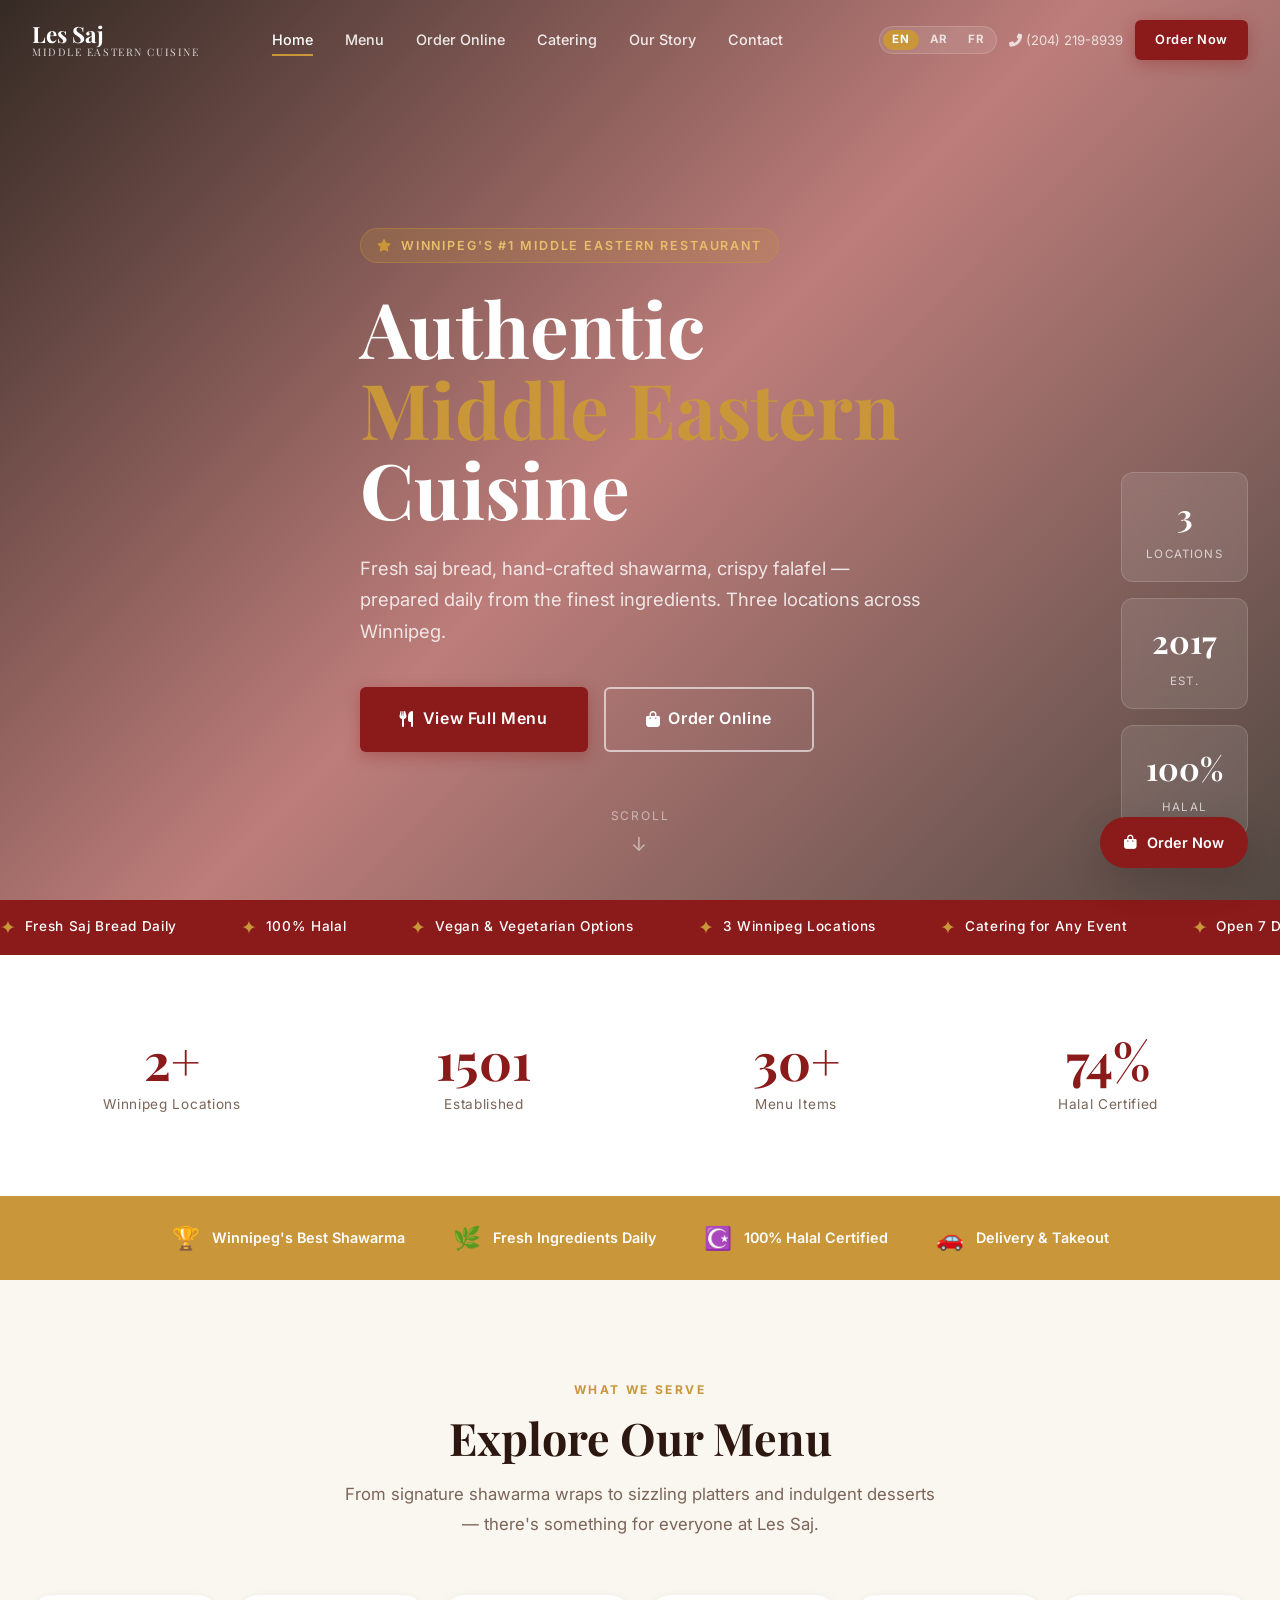
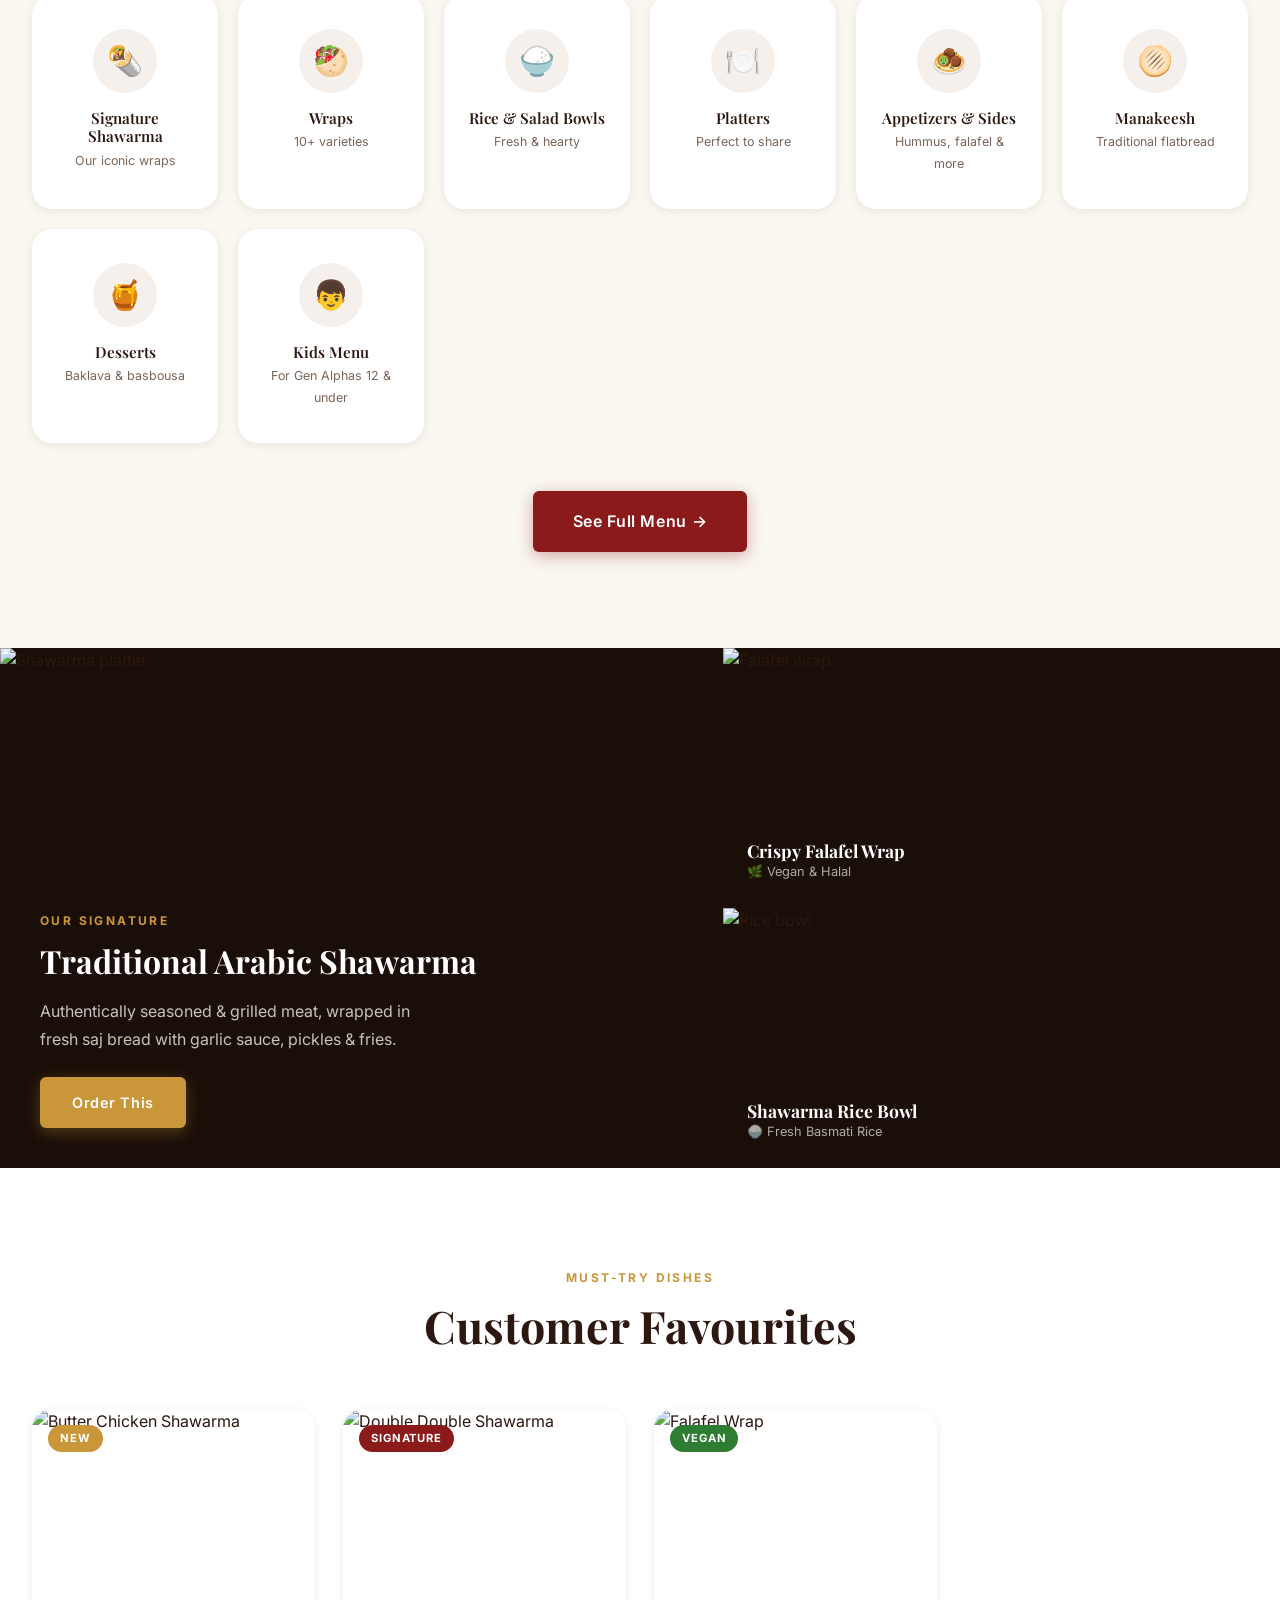
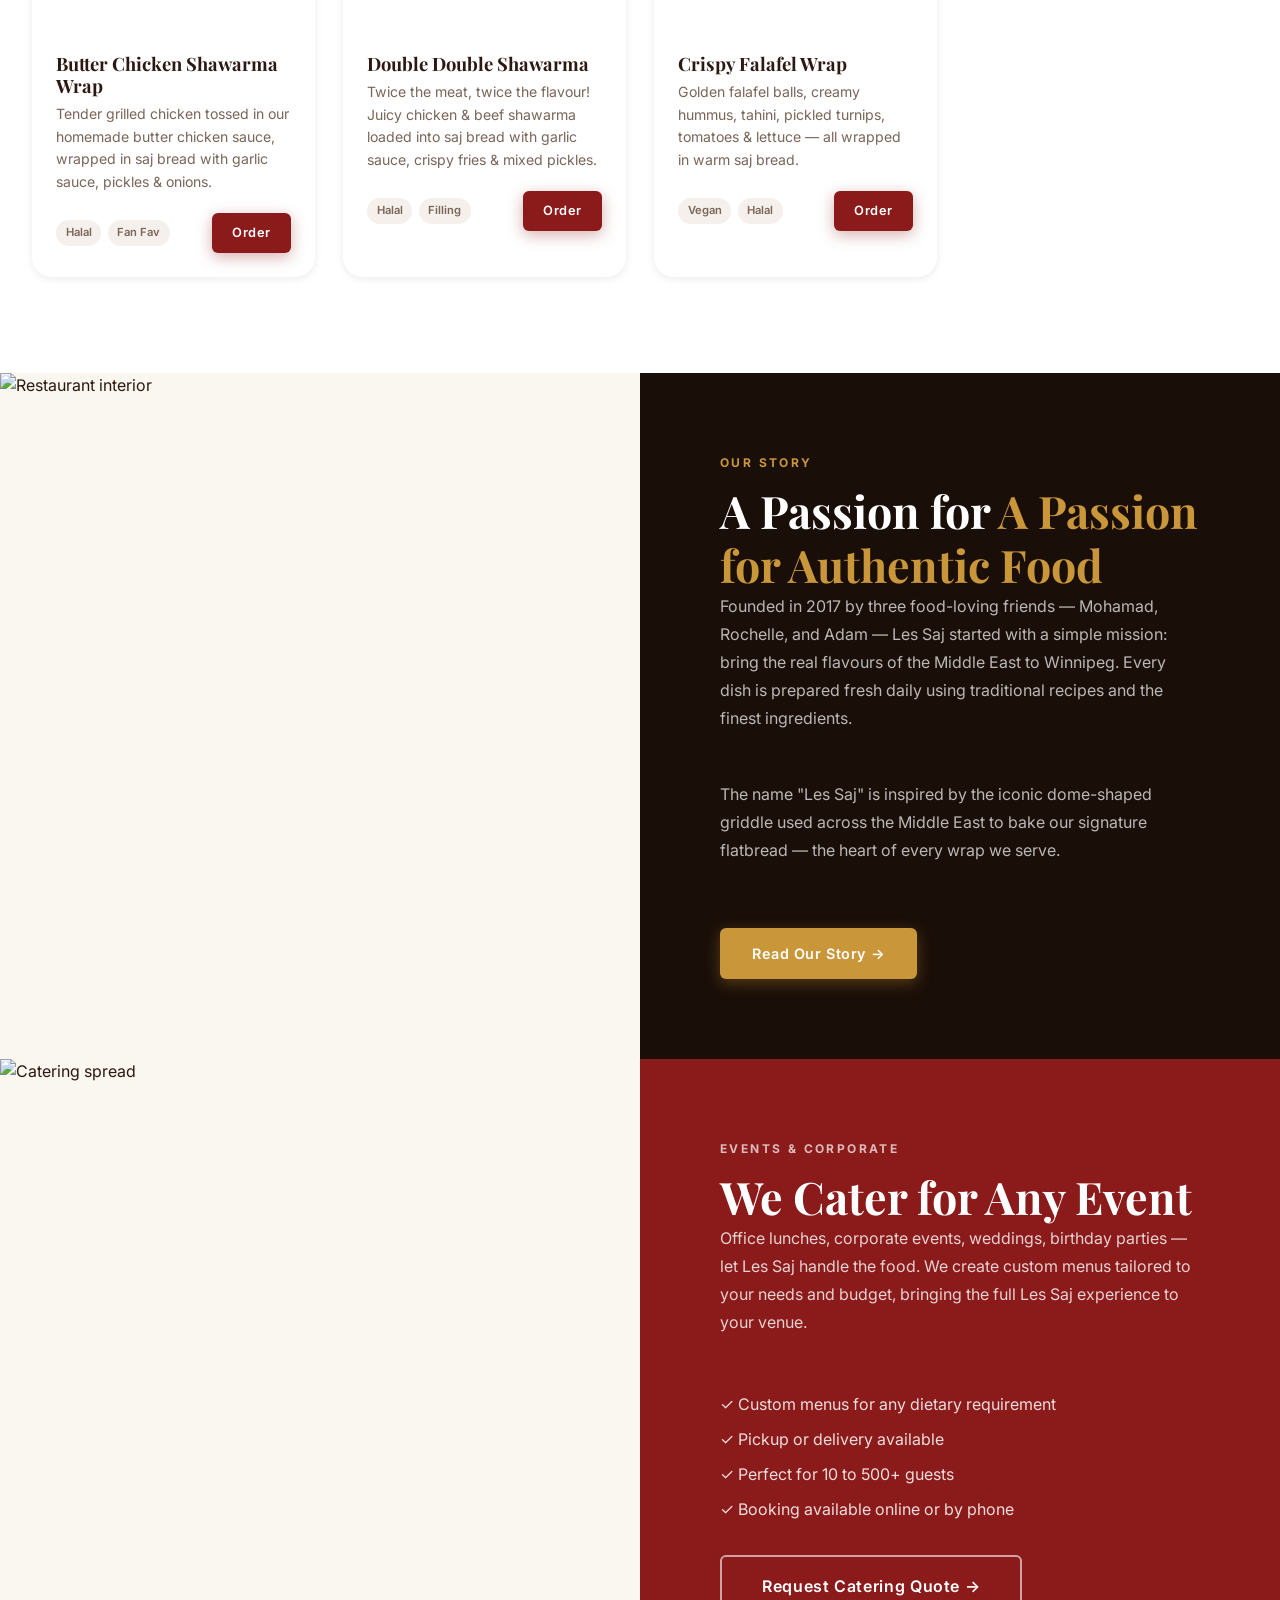
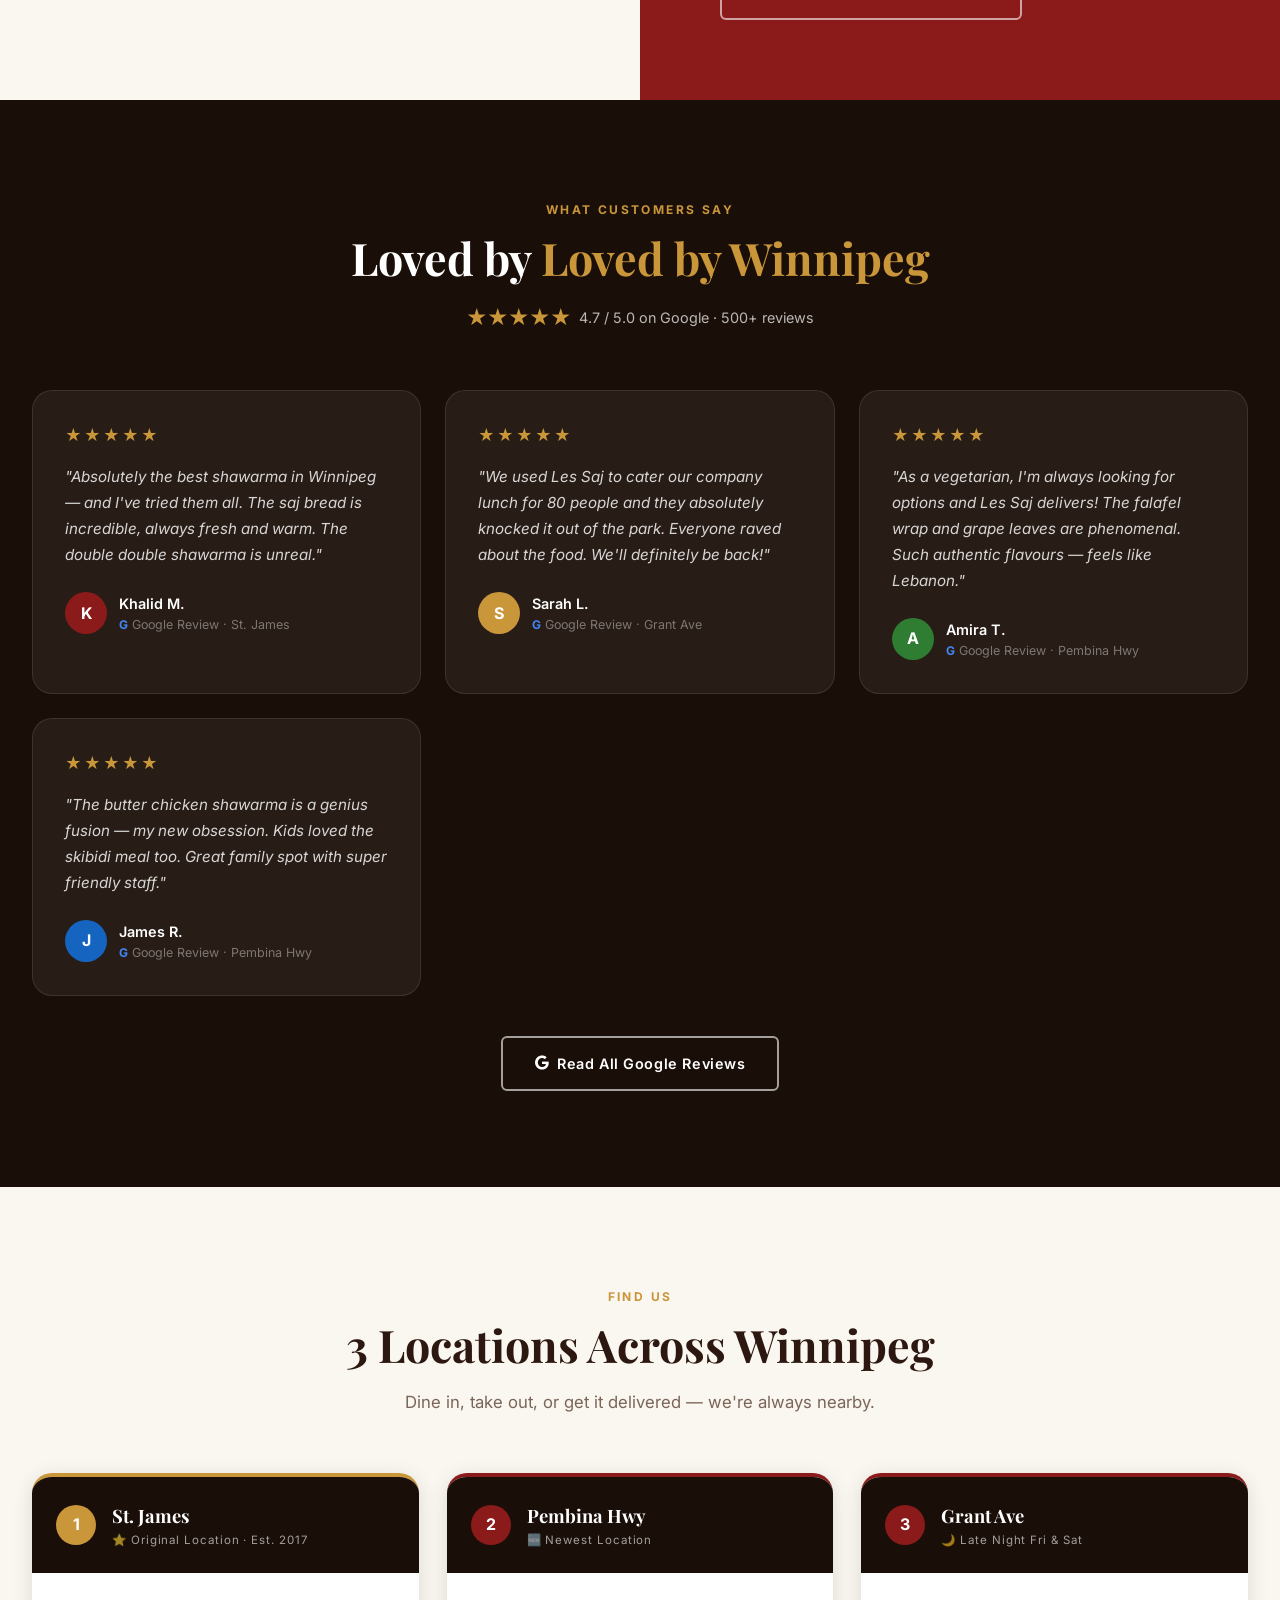
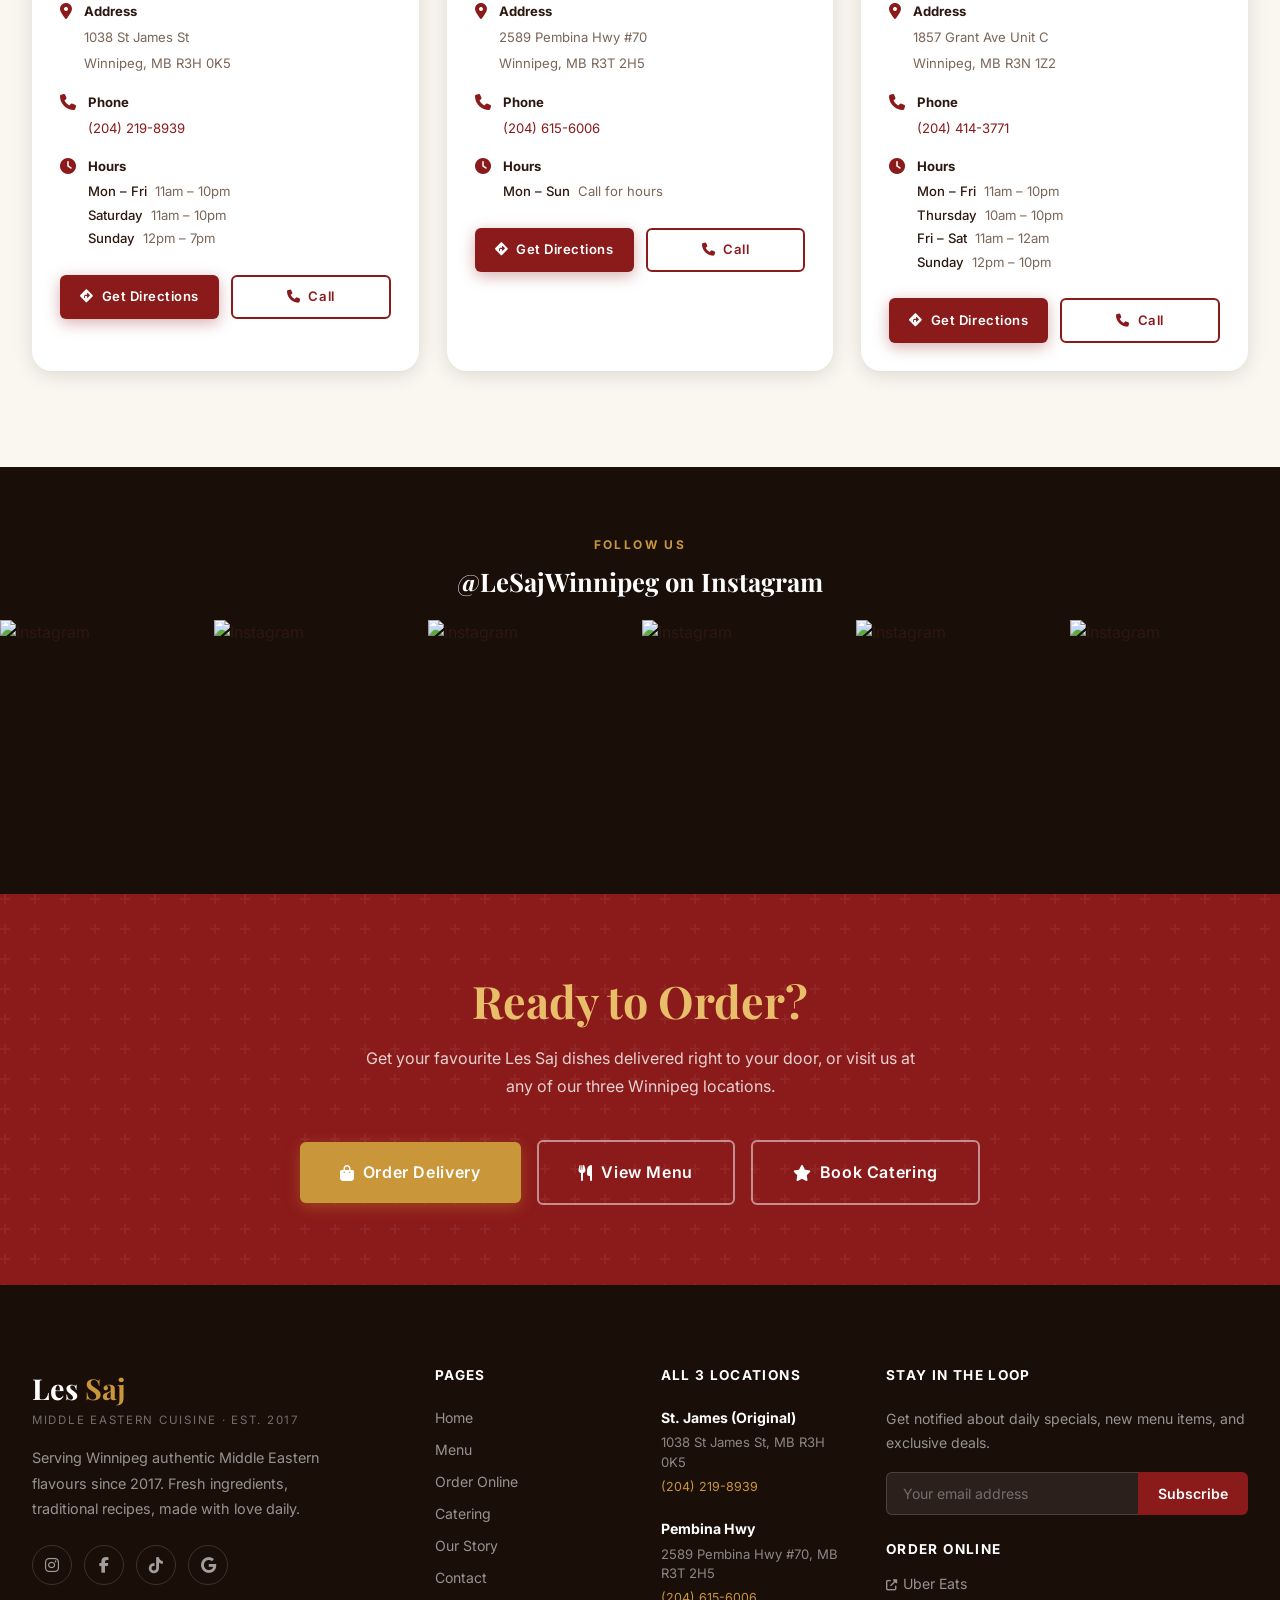
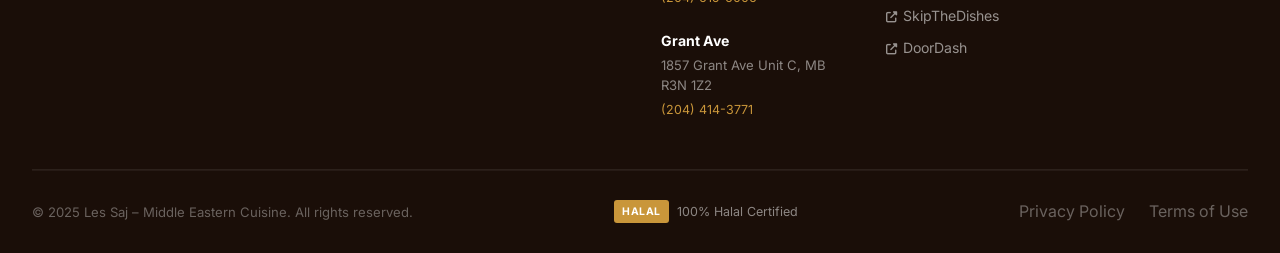
==== commit b5904b7d: "languages" ====
--- a/index.html
+++ b/index.html
@@ -1,5 +1,5 @@
 <!DOCTYPE html>
-<html lang="en">
+<html lang="en" dir="ltr">
 <head>
   <meta charset="UTF-8" />
   <meta name="viewport" content="width=device-width, initial-scale=1.0" />
@@ -60,16 +60,17 @@
       </div>
     </a>
     <div class="nav-links">
-      <a href="index.html" class="active">Home</a>
-      <a href="menu.html">Menu</a>
-      <a href="order.html">Order Online</a>
-      <a href="catering.html">Catering</a>
-      <a href="our-story.html">Our Story</a>
-      <a href="contact.html">Contact</a>
+      <a href="index.html" class="active" data-i18n="nav.home">Home</a>
+      <a href="menu.html" data-i18n="nav.menu">Menu</a>
+      <a href="order.html" data-i18n="nav.order">Order Online</a>
+      <a href="catering.html" data-i18n="nav.catering">Catering</a>
+      <a href="our-story.html" data-i18n="nav.story">Our Story</a>
+      <a href="contact.html" data-i18n="nav.contact">Contact</a>
     </div>
     <div class="nav-cta">
+      <div class="lang-switcher"></div>
       <a href="tel:2042198939" class="nav-phone"><i class="fas fa-phone-alt"></i> (204) 219-8939</a>
-      <a href="order.html" class="btn btn-primary btn-sm">Order Now</a>
+      <a href="order.html" class="btn btn-primary btn-sm" data-i18n="nav.orderNow">Order Now</a>
     </div>
     <button class="hamburger" aria-label="Menu">
       <span></span><span></span><span></span>
@@ -79,13 +80,14 @@
 
 <!-- ── MOBILE MENU ─────────────────────────── -->
 <div class="mobile-menu">
-  <a href="index.html">Home</a>
-  <a href="menu.html">Menu</a>
-  <a href="order.html">Order Online</a>
-  <a href="catering.html">Catering</a>
-  <a href="our-story.html">Our Story</a>
-  <a href="contact.html">Contact</a>
-  <a href="order.html" class="btn btn-primary">Order Now &rarr;</a>
+  <a href="index.html" data-i18n="nav.home">Home</a>
+  <a href="menu.html" data-i18n="nav.menu">Menu</a>
+  <a href="order.html" data-i18n="nav.order">Order Online</a>
+  <a href="catering.html" data-i18n="nav.catering">Catering</a>
+  <a href="our-story.html" data-i18n="nav.story">Our Story</a>
+  <a href="contact.html" data-i18n="nav.contact">Contact</a>
+  <div class="lang-switcher" style="margin: 0.75rem auto;"></div>
+  <a href="order.html" class="btn btn-primary" data-i18n="nav.orderNow">Order Now &rarr;</a>
 </div>
 
 <!-- ── HERO ───────────────────────────────── -->
@@ -93,41 +95,41 @@
   <div class="hero-bg"></div>
   <div class="hero-overlay"></div>
   <div class="hero-content">
-    <div class="hero-badge"><i class="fas fa-star" style="color:var(--gold)"></i> Winnipeg's #1 Middle Eastern Restaurant</div>
-    <h1>Authentic<br /><em>Middle Eastern</em><br />Cuisine</h1>
-    <p>Fresh saj bread, hand-crafted shawarma, crispy falafel — prepared daily from the finest ingredients. Three locations across Winnipeg.</p>
+    <div class="hero-badge"><i class="fas fa-star" style="color:var(--gold)"></i> <span data-i18n="hero.badge">Winnipeg's #1 Middle Eastern Restaurant</span></div>
+    <h1><span data-i18n="hero.h1a">Authentic</span><br /><em data-i18n="hero.h1b">Middle Eastern</em><br /><span data-i18n="hero.h1c">Cuisine</span></h1>
+    <p data-i18n="hero.p">Fresh saj bread, hand-crafted shawarma, crispy falafel — prepared daily from the finest ingredients. Three locations across Winnipeg.</p>
     <div class="hero-actions">
-      <a href="menu.html" class="btn btn-primary btn-lg"><i class="fas fa-utensils"></i> View Full Menu</a>
-      <a href="order.html" class="btn btn-outline btn-lg"><i class="fas fa-shopping-bag"></i> Order Online</a>
+      <a href="menu.html" class="btn btn-primary btn-lg"><i class="fas fa-utensils"></i> <span data-i18n="hero.menuBtn">View Full Menu</span></a>
+      <a href="order.html" class="btn btn-outline btn-lg"><i class="fas fa-shopping-bag"></i> <span data-i18n="hero.orderBtn">Order Online</span></a>
     </div>
   </div>
   <div class="hero-stats">
     <div class="hero-stat">
       <span class="number">3</span>
-      <span class="label">Locations</span>
+      <span class="label" data-i18n="hero.stat1">Locations</span>
     </div>
     <div class="hero-stat">
       <span class="number">2017</span>
-      <span class="label">Est.</span>
+      <span class="label" data-i18n="hero.stat2">Est.</span>
     </div>
     <div class="hero-stat">
       <span class="number">100%</span>
-      <span class="label">Halal</span>
-    </div>
-  </div>
-  <div class="hero-scroll">Scroll</div>
+      <span class="label" data-i18n="hero.stat3">Halal</span>
+    </div>
+  </div>
+  <div class="hero-scroll" data-i18n="hero.scroll">Scroll</div>
 </section>
 
 <!-- ── TICKER ─────────────────────────────── -->
 <div class="ticker">
   <div class="ticker-inner">
-    <span class="ticker-item"><span class="ticker-dot">✦</span> Fresh Saj Bread Daily</span>
-    <span class="ticker-item"><span class="ticker-dot">✦</span> 100% Halal</span>
-    <span class="ticker-item"><span class="ticker-dot">✦</span> Vegan &amp; Vegetarian Options</span>
-    <span class="ticker-item"><span class="ticker-dot">✦</span> 3 Winnipeg Locations</span>
-    <span class="ticker-item"><span class="ticker-dot">✦</span> Catering for Any Event</span>
-    <span class="ticker-item"><span class="ticker-dot">✦</span> Open 7 Days a Week</span>
-    <span class="ticker-item"><span class="ticker-dot">✦</span> Delivery via Uber Eats, SkipTheDishes &amp; DoorDash</span>
+    <span class="ticker-item"><span class="ticker-dot">✦</span> <span data-i18n="ticker.1">Fresh Saj Bread Daily</span></span>
+    <span class="ticker-item"><span class="ticker-dot">✦</span> <span data-i18n="ticker.2">100% Halal</span></span>
+    <span class="ticker-item"><span class="ticker-dot">✦</span> <span data-i18n="ticker.3">Vegan &amp; Vegetarian Options</span></span>
+    <span class="ticker-item"><span class="ticker-dot">✦</span> <span data-i18n="ticker.4">3 Winnipeg Locations</span></span>
+    <span class="ticker-item"><span class="ticker-dot">✦</span> <span data-i18n="ticker.5">Catering for Any Event</span></span>
+    <span class="ticker-item"><span class="ticker-dot">✦</span> <span data-i18n="ticker.6">Open 7 Days a Week</span></span>
+    <span class="ticker-item"><span class="ticker-dot">✦</span> <span data-i18n="ticker.7">Delivery via Uber Eats, SkipTheDishes &amp; DoorDash</span></span>
   </div>
 </div>
 
@@ -137,19 +139,19 @@
     <div class="stats-inner">
       <div class="stat-block reveal" data-delay="1">
         <div class="number"><span data-count="3" data-suffix="+">0</span></div>
-        <div class="label">Winnipeg Locations</div>
+        <div class="label" data-i18n="stats.locations">Winnipeg Locations</div>
       </div>
       <div class="stat-block reveal" data-delay="2">
         <div class="number"><span data-count="2017">0</span></div>
-        <div class="label">Established</div>
+        <div class="label" data-i18n="stats.established">Established</div>
       </div>
       <div class="stat-block reveal" data-delay="3">
         <div class="number"><span data-count="40" data-suffix="+">0</span></div>
-        <div class="label">Menu Items</div>
+        <div class="label" data-i18n="stats.menuItems">Menu Items</div>
       </div>
       <div class="stat-block reveal" data-delay="4">
         <div class="number"><span data-count="100" data-suffix="%">0</span></div>
-        <div class="label">Halal Certified</div>
+        <div class="label" data-i18n="stats.halal">Halal Certified</div>
       </div>
     </div>
   </div>
@@ -157,64 +159,64 @@
 
 <!-- ── AWARD STRIP ─────────────────────────── -->
 <div class="award-strip">
-  <div class="award-item"><span class="award-icon">🏆</span> Winnipeg's Best Shawarma</div>
-  <div class="award-item"><span class="award-icon">🌿</span> Fresh Ingredients Daily</div>
-  <div class="award-item"><span class="award-icon">☪️</span> 100% Halal Certified</div>
-  <div class="award-item"><span class="award-icon">🚗</span> Delivery &amp; Takeout</div>
+  <div class="award-item"><span class="award-icon">🏆</span> <span data-i18n="award.shawarma">Winnipeg's Best Shawarma</span></div>
+  <div class="award-item"><span class="award-icon">🌿</span> <span data-i18n="award.fresh">Fresh Ingredients Daily</span></div>
+  <div class="award-item"><span class="award-icon">☪️</span> <span data-i18n="award.halal">100% Halal Certified</span></div>
+  <div class="award-item"><span class="award-icon">🚗</span> <span data-i18n="award.delivery">Delivery &amp; Takeout</span></div>
 </div>
 
 <!-- ── MENU CATEGORIES ─────────────────────── -->
 <section class="section bg-cream">
   <div class="container">
     <div class="section-header">
-      <span class="section-label">What We Serve</span>
-      <h2 class="section-title reveal">Explore Our <span>Menu</span></h2>
-      <p class="section-subtitle reveal">From signature shawarma wraps to sizzling platters and indulgent desserts — there's something for everyone at Les Saj.</p>
+      <span class="section-label" data-i18n="menu.label">What We Serve</span>
+      <h2 class="section-title reveal" data-i18n="menu.title">Explore Our <span>Menu</span></h2>
+      <p class="section-subtitle reveal" data-i18n="menu.subtitle">From signature shawarma wraps to sizzling platters and indulgent desserts — there's something for everyone at Les Saj.</p>
     </div>
     <div class="categories-grid">
       <a href="menu.html#shawarma" class="category-card reveal" data-delay="1">
         <div class="category-icon">🌯</div>
-        <h4>Signature Shawarma</h4>
-        <p>Our iconic wraps</p>
+        <h4 data-i18n="menu.cat1">Signature Shawarma</h4>
+        <p data-i18n="menu.cat1sub">Our iconic wraps</p>
       </a>
       <a href="menu.html#wraps" class="category-card reveal" data-delay="2">
         <div class="category-icon">🥙</div>
-        <h4>Wraps</h4>
-        <p>10+ varieties</p>
+        <h4 data-i18n="menu.cat2">Wraps</h4>
+        <p data-i18n="menu.cat2sub">10+ varieties</p>
       </a>
       <a href="menu.html#bowls" class="category-card reveal" data-delay="3">
         <div class="category-icon">🍚</div>
-        <h4>Rice &amp; Salad Bowls</h4>
-        <p>Fresh &amp; hearty</p>
+        <h4 data-i18n="menu.cat3">Rice &amp; Salad Bowls</h4>
+        <p data-i18n="menu.cat3sub">Fresh &amp; hearty</p>
       </a>
       <a href="menu.html#platters" class="category-card reveal" data-delay="4">
         <div class="category-icon">🍽️</div>
-        <h4>Platters</h4>
-        <p>Perfect to share</p>
+        <h4 data-i18n="menu.cat4">Platters</h4>
+        <p data-i18n="menu.cat4sub">Perfect to share</p>
       </a>
       <a href="menu.html#sides" class="category-card reveal" data-delay="1">
         <div class="category-icon">🧆</div>
-        <h4>Appetizers &amp; Sides</h4>
-        <p>Hummus, falafel &amp; more</p>
+        <h4 data-i18n="menu.cat5">Appetizers &amp; Sides</h4>
+        <p data-i18n="menu.cat5sub">Hummus, falafel &amp; more</p>
       </a>
       <a href="menu.html#manakeesh" class="category-card reveal" data-delay="2">
         <div class="category-icon">🫓</div>
-        <h4>Manakeesh</h4>
-        <p>Traditional flatbread</p>
+        <h4 data-i18n="menu.cat6">Manakeesh</h4>
+        <p data-i18n="menu.cat6sub">Traditional flatbread</p>
       </a>
       <a href="menu.html#desserts" class="category-card reveal" data-delay="3">
         <div class="category-icon">🍯</div>
-        <h4>Desserts</h4>
-        <p>Baklava &amp; basbousa</p>
+        <h4 data-i18n="menu.cat7">Desserts</h4>
+        <p data-i18n="menu.cat7sub">Baklava &amp; basbousa</p>
       </a>
       <a href="menu.html#kids" class="category-card reveal" data-delay="4">
         <div class="category-icon">👦</div>
-        <h4>Kids Menu</h4>
-        <p>For Gen Alphas 12 &amp; under</p>
+        <h4 data-i18n="menu.cat8">Kids Menu</h4>
+        <p data-i18n="menu.cat8sub">For Gen Alphas 12 &amp; under</p>
       </a>
     </div>
     <div style="text-align:center; margin-top:3rem;">
-      <a href="menu.html" class="btn btn-primary btn-lg reveal">See Full Menu &rarr;</a>
+      <a href="menu.html" class="btn btn-primary btn-lg reveal" data-i18n="menu.seeAll">See Full Menu &rarr;</a>
     </div>
   </div>
 </section>
@@ -226,10 +228,10 @@
       <img src="https://images.unsplash.com/photo-1529006557810-274b9b2fc783?auto=format&fit=crop&w=900&q=80" alt="Shawarma platter" loading="lazy" />
       <div class="signature-main-overlay">
         <div>
-          <div class="section-label">Our Signature</div>
-          <h2 style="color:var(--white); font-size:2rem; margin-bottom:1rem;">Traditional Arabic Shawarma</h2>
-          <p style="color:rgba(255,255,255,0.75); max-width:400px; margin-bottom:1.5rem;">Authentically seasoned &amp; grilled meat, wrapped in fresh saj bread with garlic sauce, pickles &amp; fries.</p>
-          <a href="menu.html#shawarma" class="btn btn-gold">Order This</a>
+          <div class="section-label" data-i18n="sig.label">Our Signature</div>
+          <h2 style="color:var(--white); font-size:2rem; margin-bottom:1rem;" data-i18n="sig.title">Traditional Arabic Shawarma</h2>
+          <p style="color:rgba(255,255,255,0.75); max-width:400px; margin-bottom:1.5rem;" data-i18n="sig.p">Authentically seasoned &amp; grilled meat, wrapped in fresh saj bread with garlic sauce, pickles &amp; fries.</p>
+          <a href="menu.html#shawarma" class="btn btn-gold" data-i18n="sig.btn">Order This</a>
         </div>
       </div>
     </div>
@@ -238,8 +240,8 @@
         <img src="https://images.unsplash.com/photo-1593001872095-7d5b3868fb1d?auto=format&fit=crop&w=600&q=80" alt="Falafel wrap" loading="lazy" />
         <div class="signature-side-item-overlay">
           <div>
-            <h4 style="color:var(--white); font-size:1.1rem;">Crispy Falafel Wrap</h4>
-            <p style="color:rgba(255,255,255,0.65); font-size:0.8rem; margin:0;">🌿 Vegan &amp; Halal</p>
+            <h4 style="color:var(--white); font-size:1.1rem;" data-i18n="sig.falafel">Crispy Falafel Wrap</h4>
+            <p style="color:rgba(255,255,255,0.65); font-size:0.8rem; margin:0;" data-i18n="sig.falafelSub">🌿 Vegan &amp; Halal</p>
           </div>
         </div>
       </div>
@@ -247,8 +249,8 @@
         <img src="https://images.unsplash.com/photo-1563379091054-2ce6f5a9c4d0?auto=format&fit=crop&w=600&q=80" alt="Rice bowl" loading="lazy" />
         <div class="signature-side-item-overlay">
           <div>
-            <h4 style="color:var(--white); font-size:1.1rem;">Shawarma Rice Bowl</h4>
-            <p style="color:rgba(255,255,255,0.65); font-size:0.8rem; margin:0;">🍚 Fresh Basmati Rice</p>
+            <h4 style="color:var(--white); font-size:1.1rem;" data-i18n="sig.bowl">Shawarma Rice Bowl</h4>
+            <p style="color:rgba(255,255,255,0.65); font-size:0.8rem; margin:0;" data-i18n="sig.bowlSub">🍚 Fresh Basmati Rice</p>
           </div>
         </div>
       </div>
@@ -260,8 +262,8 @@
 <section class="section bg-white">
   <div class="container">
     <div class="section-header">
-      <span class="section-label">Must-Try Dishes</span>
-      <h2 class="section-title reveal">Customer <span>Favourites</span></h2>
+      <span class="section-label" data-i18n="featured.label">Must-Try Dishes</span>
+      <h2 class="section-title reveal" data-i18n="featured.title">Customer Favourites</h2>
     </div>
     <div class="dishes-grid">
       <div class="dish-card reveal" data-delay="1">
@@ -270,14 +272,14 @@
           <span class="dish-badge new">NEW</span>
         </div>
         <div class="dish-card-body">
-          <h3>Butter Chicken Shawarma Wrap</h3>
-          <p>Tender grilled chicken tossed in our homemade butter chicken sauce, wrapped in saj bread with garlic sauce, pickles &amp; onions.</p>
+          <h3 data-i18n="featured.dish1">Butter Chicken Shawarma Wrap</h3>
+          <p data-i18n="featured.dish1p">Tender grilled chicken tossed in our homemade butter chicken sauce, wrapped in saj bread with garlic sauce, pickles &amp; onions.</p>
           <div class="dish-card-footer">
             <div class="dish-tags">
               <span class="dish-tag">Halal</span>
               <span class="dish-tag">Fan Fav</span>
             </div>
-            <a href="order.html" class="btn btn-primary btn-sm">Order</a>
+            <a href="order.html" class="btn btn-primary btn-sm" data-i18n="featured.order">Order</a>
           </div>
         </div>
       </div>
@@ -287,14 +289,14 @@
           <span class="dish-badge">SIGNATURE</span>
         </div>
         <div class="dish-card-body">
-          <h3>Double Double Shawarma</h3>
-          <p>Twice the meat, twice the flavour! Juicy chicken &amp; beef shawarma loaded into saj bread with garlic sauce, crispy fries &amp; mixed pickles.</p>
+          <h3 data-i18n="featured.dish2">Double Double Shawarma</h3>
+          <p data-i18n="featured.dish2p">Twice the meat, twice the flavour! Juicy chicken &amp; beef shawarma loaded into saj bread with garlic sauce, crispy fries &amp; mixed pickles.</p>
           <div class="dish-card-footer">
             <div class="dish-tags">
               <span class="dish-tag">Halal</span>
               <span class="dish-tag">Filling</span>
             </div>
-            <a href="order.html" class="btn btn-primary btn-sm">Order</a>
+            <a href="order.html" class="btn btn-primary btn-sm" data-i18n="featured.order">Order</a>
           </div>
         </div>
       </div>
@@ -304,14 +306,14 @@
           <span class="dish-badge vegan">VEGAN</span>
         </div>
         <div class="dish-card-body">
-          <h3>Crispy Falafel Wrap</h3>
-          <p>Golden falafel balls, creamy hummus, tahini, pickled turnips, tomatoes &amp; lettuce — all wrapped in warm saj bread.</p>
+          <h3 data-i18n="featured.dish3">Crispy Falafel Wrap</h3>
+          <p data-i18n="featured.dish3p">Golden falafel balls, creamy hummus, tahini, pickled turnips, tomatoes &amp; lettuce — all wrapped in warm saj bread.</p>
           <div class="dish-card-footer">
             <div class="dish-tags">
               <span class="dish-tag">Vegan</span>
               <span class="dish-tag">Halal</span>
             </div>
-            <a href="order.html" class="btn btn-primary btn-sm">Order</a>
+            <a href="order.html" class="btn btn-primary btn-sm" data-i18n="featured.order">Order</a>
           </div>
         </div>
       </div>
@@ -325,11 +327,11 @@
     <img src="https://images.unsplash.com/photo-1414235077428-338989a2e8c0?auto=format&fit=crop&w=800&q=80" alt="Restaurant interior" loading="lazy" />
   </div>
   <div class="split-content split-dark reveal-right">
-    <span class="section-label">Our Story</span>
-    <h2 style="color: var(--white);">A Passion for <span style="color:var(--gold)">Authentic</span> Food</h2>
-    <p>Founded in 2017 by three food-loving friends — Mohamad, Rochelle, and Adam — Les Saj started with a simple mission: bring the real flavours of the Middle East to Winnipeg. Every dish is prepared fresh daily using traditional recipes and the finest ingredients.</p>
-    <p style="margin-top:1rem;">The name "Les Saj" is inspired by the iconic dome-shaped griddle used across the Middle East to bake our signature flatbread — the heart of every wrap we serve.</p>
-    <a href="our-story.html" class="btn btn-gold" style="margin-top:2rem; width:fit-content;">Read Our Story &rarr;</a>
+    <span class="section-label" data-i18n="story.label">Our Story</span>
+    <h2 style="color: var(--white);">A Passion for <span style="color:var(--gold)" data-i18n="story.title">Authentic Food</span></h2>
+    <p data-i18n="story.p1">Founded in 2017 by three food-loving friends — Mohamad, Rochelle, and Adam — Les Saj started with a simple mission: bring the real flavours of the Middle East to Winnipeg. Every dish is prepared fresh daily using traditional recipes and the finest ingredients.</p>
+    <p style="margin-top:1rem;" data-i18n="story.p2">The name "Les Saj" is inspired by the iconic dome-shaped griddle used across the Middle East to bake our signature flatbread — the heart of every wrap we serve.</p>
+    <a href="our-story.html" class="btn btn-gold" style="margin-top:2rem; width:fit-content;" data-i18n="story.btn">Read Our Story →</a>
   </div>
 </div>
 
@@ -339,16 +341,16 @@
     <img src="https://images.unsplash.com/photo-1555244162-803834f70033?auto=format&fit=crop&w=800&q=80" alt="Catering spread" loading="lazy" />
   </div>
   <div class="split-content split-red reveal-left">
-    <span class="section-label" style="color: rgba(255,255,255,0.7);">Events &amp; Corporate</span>
-    <h2 style="color:var(--white);">We Cater for <span style="color:var(--gold-light)">Any Event</span></h2>
-    <p>Office lunches, corporate events, weddings, birthday parties — let Les Saj handle the food. We create custom menus tailored to your needs and budget, bringing the full Les Saj experience to your venue.</p>
+    <span class="section-label" style="color: rgba(255,255,255,0.7);" data-i18n="catering.label">Events &amp; Corporate</span>
+    <h2 style="color:var(--white);" data-i18n="catering.title">We Cater for Any Event</h2>
+    <p data-i18n="catering.p">Office lunches, corporate events, weddings, birthday parties — let Les Saj handle the food. We create custom menus tailored to your needs and budget, bringing the full Les Saj experience to your venue.</p>
     <ul style="margin: 1.5rem 0; color: rgba(255,255,255,0.85); display:flex; flex-direction:column; gap:0.6rem;">
-      <li>✓ &nbsp; Custom menus for any dietary requirement</li>
-      <li>✓ &nbsp; Pickup or delivery available</li>
-      <li>✓ &nbsp; Perfect for 10 to 500+ guests</li>
-      <li>✓ &nbsp; Booking available online or by phone</li>
+      <li data-i18n="catering.li1">✓ &nbsp; Custom menus for any dietary requirement</li>
+      <li data-i18n="catering.li2">✓ &nbsp; Pickup or delivery available</li>
+      <li data-i18n="catering.li3">✓ &nbsp; Perfect for 10 to 500+ guests</li>
+      <li data-i18n="catering.li4">✓ &nbsp; Booking available online or by phone</li>
     </ul>
-    <a href="catering.html" class="btn btn-outline btn-lg" style="width:fit-content; margin-top:0.5rem;">Request Catering Quote &rarr;</a>
+    <a href="catering.html" class="btn btn-outline btn-lg" style="width:fit-content; margin-top:0.5rem;" data-i18n="catering.btn">Request Catering Quote →</a>
   </div>
 </div>
 
@@ -356,11 +358,11 @@
 <section class="section reviews-section">
   <div class="container">
     <div class="section-header">
-      <span class="section-label" style="color:var(--gold)">What Customers Say</span>
-      <h2 class="section-title reveal" style="color:var(--white)">Loved by <span style="color:var(--gold)">Winnipeg</span></h2>
+      <span class="section-label" style="color:var(--gold)" data-i18n="reviews.label">What Customers Say</span>
+      <h2 class="section-title reveal" style="color:var(--white)">Loved by <span style="color:var(--gold)" data-i18n="reviews.title">Winnipeg</span></h2>
       <div style="display:flex; align-items:center; justify-content:center; gap:0.5rem; margin-bottom:1rem;">
         <span style="color:var(--gold); font-size:1.3rem;">★★★★★</span>
-        <span style="color:rgba(255,255,255,0.7); font-size:0.9rem;">4.7 / 5.0 on Google &nbsp;·&nbsp; 500+ reviews</span>
+        <span style="color:rgba(255,255,255,0.7); font-size:0.9rem;" data-i18n="reviews.rating">4.7 / 5.0 on Google &nbsp;·&nbsp; 500+ reviews</span>
       </div>
     </div>
     <div class="reviews-grid">
@@ -411,7 +413,7 @@
     </div>
     <div style="text-align:center; margin-top:2.5rem;">
       <a href="https://www.google.com/maps/search/Les+Saj+Winnipeg" target="_blank" rel="noopener" class="btn btn-outline">
-        <i class="fab fa-google"></i> Read All Google Reviews
+        <i class="fab fa-google"></i> <span data-i18n="reviews.allBtn">Read All Google Reviews</span>
       </a>
     </div>
   </div>
@@ -421,9 +423,9 @@
 <section class="section bg-cream" id="locations">
   <div class="container">
     <div class="section-header">
-      <span class="section-label">Find Us</span>
-      <h2 class="section-title reveal">3 Locations Across <span>Winnipeg</span></h2>
-      <p class="section-subtitle reveal">Dine in, take out, or get it delivered — we're always nearby.</p>
+      <span class="section-label" data-i18n="locations.label">Find Us</span>
+      <h2 class="section-title reveal" data-i18n="locations.title">3 Locations Across Winnipeg</h2>
+      <p class="section-subtitle reveal" data-i18n="locations.sub">Dine in, take out, or get it delivered — we're always nearby.</p>
     </div>
     <div class="locations-grid">
       <!-- Location 1 -->
@@ -432,7 +434,7 @@
           <div class="location-number">1</div>
           <div>
             <div class="location-name">St. James</div>
-            <div class="location-tag">⭐ Original Location · Est. 2017</div>
+            <div class="location-tag" data-i18n="locations.loc1tag">⭐ Original Location · Est. 2017</div>
           </div>
         </div>
         <div class="location-body">
@@ -440,32 +442,32 @@
             <div class="location-row">
               <i class="fas fa-map-marker-alt location-icon"></i>
               <div>
-                <strong>Address</strong>
+                <strong data-i18n="locations.addr">Address</strong>
                 <span>1038 St James St<br />Winnipeg, MB R3H 0K5</span>
               </div>
             </div>
             <div class="location-row">
               <i class="fas fa-phone location-icon"></i>
               <div>
-                <strong>Phone</strong>
+                <strong data-i18n="locations.phone">Phone</strong>
                 <span><a href="tel:2042198939" style="color:var(--red)">(204) 219-8939</a></span>
               </div>
             </div>
             <div class="location-row">
               <i class="fas fa-clock location-icon"></i>
               <div>
-                <strong>Hours</strong>
+                <strong data-i18n="locations.hours">Hours</strong>
                 <div class="hours-grid">
-                  <span class="day">Mon – Fri</span>&nbsp;&nbsp;11am – 10pm<br />
-                  <span class="day">Saturday</span>&nbsp;&nbsp;11am – 10pm<br />
-                  <span class="day">Sunday</span>&nbsp;&nbsp;12pm – 7pm
+                  <span class="day" data-i18n="locations.hrs1">Mon – Fri</span>&nbsp;&nbsp;11am – 10pm<br />
+                  <span class="day" data-i18n="locations.hrs2">Saturday</span>&nbsp;&nbsp;11am – 10pm<br />
+                  <span class="day" data-i18n="locations.hrs3">Sunday</span>&nbsp;&nbsp;12pm – 7pm
                 </div>
               </div>
             </div>
           </div>
           <div class="location-actions">
-            <a href="https://maps.google.com/?q=1038+St+James+St+Winnipeg" target="_blank" class="btn btn-primary btn-sm"><i class="fas fa-directions"></i> Get Directions</a>
-            <a href="tel:2042198939" class="btn btn-outline-dark btn-sm"><i class="fas fa-phone"></i> Call</a>
+            <a href="https://maps.google.com/?q=1038+St+James+St+Winnipeg" target="_blank" class="btn btn-primary btn-sm"><i class="fas fa-directions"></i> <span data-i18n="locations.directions">Get Directions</span></a>
+            <a href="tel:2042198939" class="btn btn-outline-dark btn-sm"><i class="fas fa-phone"></i> <span data-i18n="locations.call">Call</span></a>
           </div>
         </div>
       </div>
@@ -475,7 +477,7 @@
           <div class="location-number">2</div>
           <div>
             <div class="location-name">Pembina Hwy</div>
-            <div class="location-tag">🆕 Newest Location</div>
+            <div class="location-tag" data-i18n="locations.loc2tag">🆕 Newest Location</div>
           </div>
         </div>
         <div class="location-body">
@@ -483,30 +485,30 @@
             <div class="location-row">
               <i class="fas fa-map-marker-alt location-icon"></i>
               <div>
-                <strong>Address</strong>
+                <strong data-i18n="locations.addr">Address</strong>
                 <span>2589 Pembina Hwy #70<br />Winnipeg, MB R3T 2H5</span>
               </div>
             </div>
             <div class="location-row">
               <i class="fas fa-phone location-icon"></i>
               <div>
-                <strong>Phone</strong>
+                <strong data-i18n="locations.phone">Phone</strong>
                 <span><a href="tel:2046156006" style="color:var(--red)">(204) 615-6006</a></span>
               </div>
             </div>
             <div class="location-row">
               <i class="fas fa-clock location-icon"></i>
               <div>
-                <strong>Hours</strong>
+                <strong data-i18n="locations.hours">Hours</strong>
                 <div class="hours-grid">
-                  <span class="day">Mon – Sun</span>&nbsp;&nbsp;Call for hours
+                  <span class="day" data-i18n="locations.hrs4">Mon – Sun</span>&nbsp;&nbsp;<span data-i18n="locations.callHrs">Call for hours</span>
                 </div>
               </div>
             </div>
           </div>
           <div class="location-actions">
-            <a href="https://maps.google.com/?q=2589+Pembina+Hwy+Winnipeg" target="_blank" class="btn btn-primary btn-sm"><i class="fas fa-directions"></i> Get Directions</a>
-            <a href="tel:2046156006" class="btn btn-outline-dark btn-sm"><i class="fas fa-phone"></i> Call</a>
+            <a href="https://maps.google.com/?q=2589+Pembina+Hwy+Winnipeg" target="_blank" class="btn btn-primary btn-sm"><i class="fas fa-directions"></i> <span data-i18n="locations.directions">Get Directions</span></a>
+            <a href="tel:2046156006" class="btn btn-outline-dark btn-sm"><i class="fas fa-phone"></i> <span data-i18n="locations.call">Call</span></a>
           </div>
         </div>
       </div>
@@ -516,7 +518,7 @@
           <div class="location-number">3</div>
           <div>
             <div class="location-name">Grant Ave</div>
-            <div class="location-tag">🌙 Late Night Fri &amp; Sat</div>
+            <div class="location-tag" data-i18n="locations.loc3tag">🌙 Late Night Fri &amp; Sat</div>
           </div>
         </div>
         <div class="location-body">
@@ -524,33 +526,33 @@
             <div class="location-row">
               <i class="fas fa-map-marker-alt location-icon"></i>
               <div>
-                <strong>Address</strong>
+                <strong data-i18n="locations.addr">Address</strong>
                 <span>1857 Grant Ave Unit C<br />Winnipeg, MB R3N 1Z2</span>
               </div>
             </div>
             <div class="location-row">
               <i class="fas fa-phone location-icon"></i>
               <div>
-                <strong>Phone</strong>
+                <strong data-i18n="locations.phone">Phone</strong>
                 <span><a href="tel:2044143771" style="color:var(--red)">(204) 414-3771</a></span>
               </div>
             </div>
             <div class="location-row">
               <i class="fas fa-clock location-icon"></i>
               <div>
-                <strong>Hours</strong>
+                <strong data-i18n="locations.hours">Hours</strong>
                 <div class="hours-grid">
-                  <span class="day">Mon – Wed</span>&nbsp;&nbsp;11am – 10pm<br />
-                  <span class="day">Thursday</span>&nbsp;&nbsp;10am – 10pm<br />
-                  <span class="day">Fri – Sat</span>&nbsp;&nbsp;11am – 12am<br />
-                  <span class="day">Sunday</span>&nbsp;&nbsp;12pm – 10pm
+                  <span class="day" data-i18n="locations.hrs1">Mon – Wed</span>&nbsp;&nbsp;11am – 10pm<br />
+                  <span class="day" data-i18n="locations.hrs5">Thursday</span>&nbsp;&nbsp;10am – 10pm<br />
+                  <span class="day" data-i18n="locations.hrs6">Fri – Sat</span>&nbsp;&nbsp;11am – 12am<br />
+                  <span class="day" data-i18n="locations.hrs3">Sunday</span>&nbsp;&nbsp;12pm – 10pm
                 </div>
               </div>
             </div>
           </div>
           <div class="location-actions">
-            <a href="https://maps.google.com/?q=1857+Grant+Ave+Winnipeg" target="_blank" class="btn btn-primary btn-sm"><i class="fas fa-directions"></i> Get Directions</a>
-            <a href="tel:2044143771" class="btn btn-outline-dark btn-sm"><i class="fas fa-phone"></i> Call</a>
+            <a href="https://maps.google.com/?q=1857+Grant+Ave+Winnipeg" target="_blank" class="btn btn-primary btn-sm"><i class="fas fa-directions"></i> <span data-i18n="locations.directions">Get Directions</span></a>
+            <a href="tel:2044143771" class="btn btn-outline-dark btn-sm"><i class="fas fa-phone"></i> <span data-i18n="locations.call">Call</span></a>
           </div>
         </div>
       </div>
@@ -561,8 +563,8 @@
 <!-- ── INSTAGRAM STRIP ─────────────────────── -->
 <section class="instagram-strip">
   <div class="container" style="margin-bottom:1.5rem; text-align:center;">
-    <span class="section-label">Follow Us</span>
-    <h3 style="color:var(--white);">@LeSajWinnipeg on Instagram</h3>
+    <span class="section-label" data-i18n="instagram.label">Follow Us</span>
+    <h3 style="color:var(--white);" data-i18n="instagram.title">@LeSajWinnipeg on Instagram</h3>
   </div>
   <div class="instagram-grid">
     <div class="insta-item"><img src="https://images.unsplash.com/photo-1529006557810-274b9b2fc783?auto=format&fit=crop&w=400&h=400&q=80" alt="Instagram" loading="lazy" /></div>
@@ -577,12 +579,12 @@
 <!-- ── CTA BAND ────────────────────────────── -->
 <section class="cta-band">
   <div class="container">
-    <h2 class="reveal">Ready to <em style="font-style:normal; color:var(--gold-light)">Order</em>?</h2>
-    <p class="reveal">Get your favourite Les Saj dishes delivered right to your door, or visit us at any of our three Winnipeg locations.</p>
+    <h2 class="reveal"><em style="font-style:normal; color:var(--gold-light)" data-i18n="cta.title">Ready to Order?</em></h2>
+    <p class="reveal" data-i18n="cta.p">Get your favourite Les Saj dishes delivered right to your door, or visit us at any of our three Winnipeg locations.</p>
     <div class="flex-center gap-2 reveal" style="flex-wrap:wrap;">
-      <a href="order.html" class="btn btn-gold btn-lg"><i class="fas fa-shopping-bag"></i> Order Delivery</a>
-      <a href="menu.html" class="btn btn-outline btn-lg"><i class="fas fa-utensils"></i> View Menu</a>
-      <a href="catering.html" class="btn btn-outline btn-lg"><i class="fas fa-star"></i> Book Catering</a>
+      <a href="order.html" class="btn btn-gold btn-lg"><i class="fas fa-shopping-bag"></i> <span data-i18n="cta.delivery">Order Delivery</span></a>
+      <a href="menu.html" class="btn btn-outline btn-lg"><i class="fas fa-utensils"></i> <span data-i18n="cta.menu">View Menu</span></a>
+      <a href="catering.html" class="btn btn-outline btn-lg"><i class="fas fa-star"></i> <span data-i18n="cta.catering">Book Catering</span></a>
     </div>
   </div>
 </section>
@@ -593,8 +595,8 @@
     <div class="footer-top">
       <div class="footer-brand">
         <div class="footer-logo-text">Les <span>Saj</span></div>
-        <div class="footer-tagline">Middle Eastern Cuisine · Est. 2017</div>
-        <p>Serving Winnipeg authentic Middle Eastern flavours since 2017. Fresh ingredients, traditional recipes, made with love daily.</p>
+        <div class="footer-tagline" data-i18n="footer.tagline">Middle Eastern Cuisine · Est. 2017</div>
+        <p data-i18n="footer.about">Serving Winnipeg authentic Middle Eastern flavours since 2017. Fresh ingredients, traditional recipes, made with love daily.</p>
         <div class="social-links">
           <a href="#" class="social-link" aria-label="Instagram"><i class="fab fa-instagram"></i></a>
           <a href="#" class="social-link" aria-label="Facebook"><i class="fab fa-facebook-f"></i></a>
@@ -603,21 +605,21 @@
         </div>
       </div>
       <div>
-        <div class="footer-heading">Pages</div>
+        <div class="footer-heading" data-i18n="footer.pages">Pages</div>
         <div class="footer-links">
-          <a href="index.html">Home</a>
-          <a href="menu.html">Menu</a>
-          <a href="order.html">Order Online</a>
-          <a href="catering.html">Catering</a>
-          <a href="our-story.html">Our Story</a>
-          <a href="contact.html">Contact Us</a>
+          <a href="index.html" data-i18n="nav.home">Home</a>
+          <a href="menu.html" data-i18n="nav.menu">Menu</a>
+          <a href="order.html" data-i18n="nav.order">Order Online</a>
+          <a href="catering.html" data-i18n="nav.catering">Catering</a>
+          <a href="our-story.html" data-i18n="nav.story">Our Story</a>
+          <a href="contact.html" data-i18n="nav.contact">Contact Us</a>
         </div>
       </div>
       <div>
-        <div class="footer-heading">All 3 Locations</div>
+        <div class="footer-heading" data-i18n="footer.locations">All 3 Locations</div>
         <div class="footer-locations">
           <div class="footer-location">
-            <strong>St. James (Original)</strong>
+            <strong data-i18n="footer.orignal">St. James (Original)</strong>
             <span>1038 St James St, MB R3H 0K5</span>
             <a href="tel:2042198939">(204) 219-8939</a>
           </div>
@@ -634,15 +636,15 @@
         </div>
       </div>
       <div>
-        <div class="footer-heading">Stay in the Loop</div>
+        <div class="footer-heading" data-i18n="footer.stayLoop">Stay in the Loop</div>
         <div class="footer-newsletter">
-          <p>Get notified about daily specials, new menu items, and exclusive deals.</p>
+          <p data-i18n="footer.newsletter">Get notified about daily specials, new menu items, and exclusive deals.</p>
           <form class="newsletter-form" onsubmit="return false;">
-            <input type="email" placeholder="Your email address" />
-            <button type="submit">Subscribe</button>
+            <input type="email" data-i18n-placeholder="footer.emailPlaceholder" placeholder="Your email address" />
+            <button type="submit" data-i18n="footer.subscribe">Subscribe</button>
           </form>
           <div style="margin-top:1.5rem;">
-            <div class="footer-heading" style="margin-bottom:0.75rem;">Order Online</div>
+            <div class="footer-heading" style="margin-bottom:0.75rem;" data-i18n="footer.orderOnline">Order Online</div>
             <div class="footer-links">
               <a href="https://ubereats.com" target="_blank"><i class="fas fa-external-link-alt" style="font-size:0.7rem; margin-right:0.4rem;"></i>Uber Eats</a>
               <a href="https://skipthedishes.com" target="_blank"><i class="fas fa-external-link-alt" style="font-size:0.7rem; margin-right:0.4rem;"></i>SkipTheDishes</a>
@@ -653,14 +655,14 @@
       </div>
     </div>
     <div class="footer-bottom">
-      <p>&copy; 2025 Les Saj – Middle Eastern Cuisine. All rights reserved.</p>
+      <p data-i18n="footer.rights">&copy; 2025 Les Saj – Middle Eastern Cuisine. All rights reserved.</p>
       <div class="footer-halal">
         <span class="halal-badge">HALAL</span>
-        <span>100% Halal Certified</span>
+        <span data-i18n="footer.halal">100% Halal Certified</span>
       </div>
       <div>
-        <a href="#">Privacy Policy</a>
-        <a href="#">Terms of Use</a>
+        <a href="#" data-i18n="footer.privacy">Privacy Policy</a>
+        <a href="#" data-i18n="footer.terms">Terms of Use</a>
       </div>
     </div>
   </div>
@@ -669,10 +671,11 @@
 <!-- ── FLOATING ORDER BUTTON ───────────────── -->
 <div class="floating-order">
   <a href="order.html" class="floating-btn floating-order-btn">
-    <i class="fas fa-shopping-bag"></i> Order Now
+    <i class="fas fa-shopping-bag"></i> <span data-i18n="nav.orderNow">Order Now</span>
   </a>
 </div>
 
+<script src="js/i18n.js"></script>
 <script src="js/main.js"></script>
 </body>
 </html>
--- a/css/style.css
+++ b/css/style.css
@@ -3,7 +3,7 @@
    Brand: Deep Red #8B1A1A | Gold #C9963A | Cream #FAF6F0
    ═══════════════════════════════════════════════════════ */
 
-@import url('https://fonts.googleapis.com/css2?family=Playfair+Display:ital,wght@0,400;0,600;0,700;1,400&family=Inter:wght@300;400;500;600;700&display=swap');
+@import url('https://fonts.googleapis.com/css2?family=Playfair+Display:ital,wght@0,400;0,600;0,700;1,400&family=Inter:wght@300;400;500;600;700&family=Noto+Sans+Arabic:wght@300;400;500;600;700&display=swap');
 
 /* ── CSS Variables ── */
 :root {
@@ -901,3 +901,265 @@
   .categories-grid { grid-template-columns: repeat(2, 1fr); }
   .location-actions { flex-direction: column; }
 }
+
+/* ══════════════════════════════════════════════════════════
+   LANGUAGE SWITCHER
+══════════════════════════════════════════════════════════ */
+.lang-switcher {
+  display: flex;
+  align-items: center;
+  gap: 2px;
+  background: rgba(255,255,255,0.1);
+  border-radius: 100px;
+  padding: 3px;
+  border: 1px solid rgba(255,255,255,0.15);
+}
+
+.nav.scrolled .lang-switcher {
+  background: rgba(0,0,0,0.06);
+  border-color: rgba(0,0,0,0.1);
+}
+
+.lang-btn {
+  background: transparent;
+  border: none;
+  color: rgba(255,255,255,0.75);
+  font-size: 0.72rem;
+  font-weight: 700;
+  letter-spacing: 0.06em;
+  padding: 4px 9px;
+  border-radius: 100px;
+  cursor: pointer;
+  transition: var(--transition);
+  font-family: inherit;
+  line-height: 1;
+}
+
+.lang-btn:hover {
+  color: var(--white);
+  background: rgba(255,255,255,0.15);
+}
+
+.lang-btn.active {
+  background: var(--gold);
+  color: var(--white);
+}
+
+.nav.scrolled .lang-btn {
+  color: var(--text-muted);
+}
+
+.nav.scrolled .lang-btn:hover {
+  color: var(--text);
+  background: rgba(0,0,0,0.08);
+}
+
+.nav.scrolled .lang-btn.active {
+  background: var(--gold);
+  color: var(--white);
+}
+
+/* ══════════════════════════════════════════════════════════
+   RTL SUPPORT (Arabic)
+══════════════════════════════════════════════════════════ */
+[dir="rtl"] {
+  font-family: 'Noto Sans Arabic', 'Inter', -apple-system, sans-serif;
+}
+
+/* Flip text alignment */
+[dir="rtl"] .section-header,
+[dir="rtl"] .section-label,
+[dir="rtl"] .section-title,
+[dir="rtl"] .section-subtitle {
+  text-align: center;
+}
+
+/* Nav flip */
+[dir="rtl"] .nav-inner {
+  flex-direction: row-reverse;
+}
+
+[dir="rtl"] .nav-links {
+  flex-direction: row-reverse;
+}
+
+[dir="rtl"] .nav-cta {
+  flex-direction: row-reverse;
+}
+
+[dir="rtl"] .nav-logo {
+  flex-direction: row-reverse;
+}
+
+/* Hero content */
+[dir="rtl"] .hero-content {
+  text-align: right;
+}
+
+[dir="rtl"] .hero-content h1,
+[dir="rtl"] .hero-content p {
+  text-align: right;
+}
+
+[dir="rtl"] .hero-actions {
+  justify-content: flex-end;
+}
+
+/* Split sections */
+[dir="rtl"] .split-section {
+  flex-direction: row-reverse;
+}
+
+[dir="rtl"] .split-content {
+  text-align: right;
+}
+
+/* Buttons in split sections */
+[dir="rtl"] .split-content .btn {
+  align-self: flex-start;
+}
+
+/* Location rows */
+[dir="rtl"] .location-row {
+  flex-direction: row-reverse;
+  text-align: right;
+}
+
+[dir="rtl"] .location-row > div {
+  text-align: right;
+}
+
+[dir="rtl"] .location-header {
+  flex-direction: row-reverse;
+  text-align: right;
+}
+
+[dir="rtl"] .location-actions {
+  flex-direction: row-reverse;
+}
+
+/* Footer */
+[dir="rtl"] .footer-top {
+  text-align: right;
+}
+
+[dir="rtl"] .footer-brand {
+  text-align: right;
+}
+
+[dir="rtl"] .footer-links {
+  align-items: flex-end;
+}
+
+[dir="rtl"] .footer-locations .footer-location {
+  align-items: flex-end;
+  text-align: right;
+}
+
+[dir="rtl"] .social-links {
+  justify-content: flex-end;
+}
+
+[dir="rtl"] .footer-bottom {
+  flex-direction: row-reverse;
+}
+
+/* Form labels */
+[dir="rtl"] .form-group label,
+[dir="rtl"] .form-group input,
+[dir="rtl"] .form-group select,
+[dir="rtl"] .form-group textarea {
+  text-align: right;
+}
+
+/* Review cards */
+[dir="rtl"] .review-author {
+  flex-direction: row-reverse;
+}
+
+[dir="rtl"] .review-card {
+  text-align: right;
+}
+
+/* Dish cards */
+[dir="rtl"] .dish-card-body {
+  text-align: right;
+}
+
+[dir="rtl"] .dish-card-footer {
+  flex-direction: row-reverse;
+}
+
+/* Founder cards */
+[dir="rtl"] .founder-bio {
+  text-align: right;
+}
+
+/* Catering notes */
+[dir="rtl"] .catering-notes {
+  border-left: none;
+  border-right: 4px solid var(--gold);
+  text-align: right;
+}
+
+/* Value cards */
+[dir="rtl"] .value-card {
+  text-align: center;
+}
+
+/* Page hero breadcrumb */
+[dir="rtl"] .breadcrumb {
+  flex-direction: row-reverse;
+}
+
+/* Catering perks */
+[dir="rtl"] .perk-card {
+  text-align: center;
+}
+
+/* Ticker still LTR for readability */
+[dir="rtl"] .ticker {
+  direction: ltr;
+}
+
+/* Stats bar centered regardless */
+[dir="rtl"] .stats-inner {
+  direction: rtl;
+}
+
+/* Award strip */
+[dir="rtl"] .award-strip {
+  flex-direction: row-reverse;
+}
+
+/* CTA band */
+[dir="rtl"] .cta-band {
+  text-align: center;
+}
+
+/* Mobile menu RTL */
+[dir="rtl"] .mobile-menu {
+  text-align: right;
+}
+
+/* Category cards */
+[dir="rtl"] .category-card {
+  text-align: center;
+}
+
+/* Breadcrumb separator */
+[dir="rtl"] .breadcrumb .sep {
+  transform: scaleX(-1);
+  display: inline-block;
+}
+
+/* Order platform cards */
+[dir="rtl"] .platform-card {
+  text-align: center;
+}
+
+/* Timeline items */
+[dir="rtl"] .timeline-item {
+  flex-direction: row-reverse;
+  text-align: right;
+}
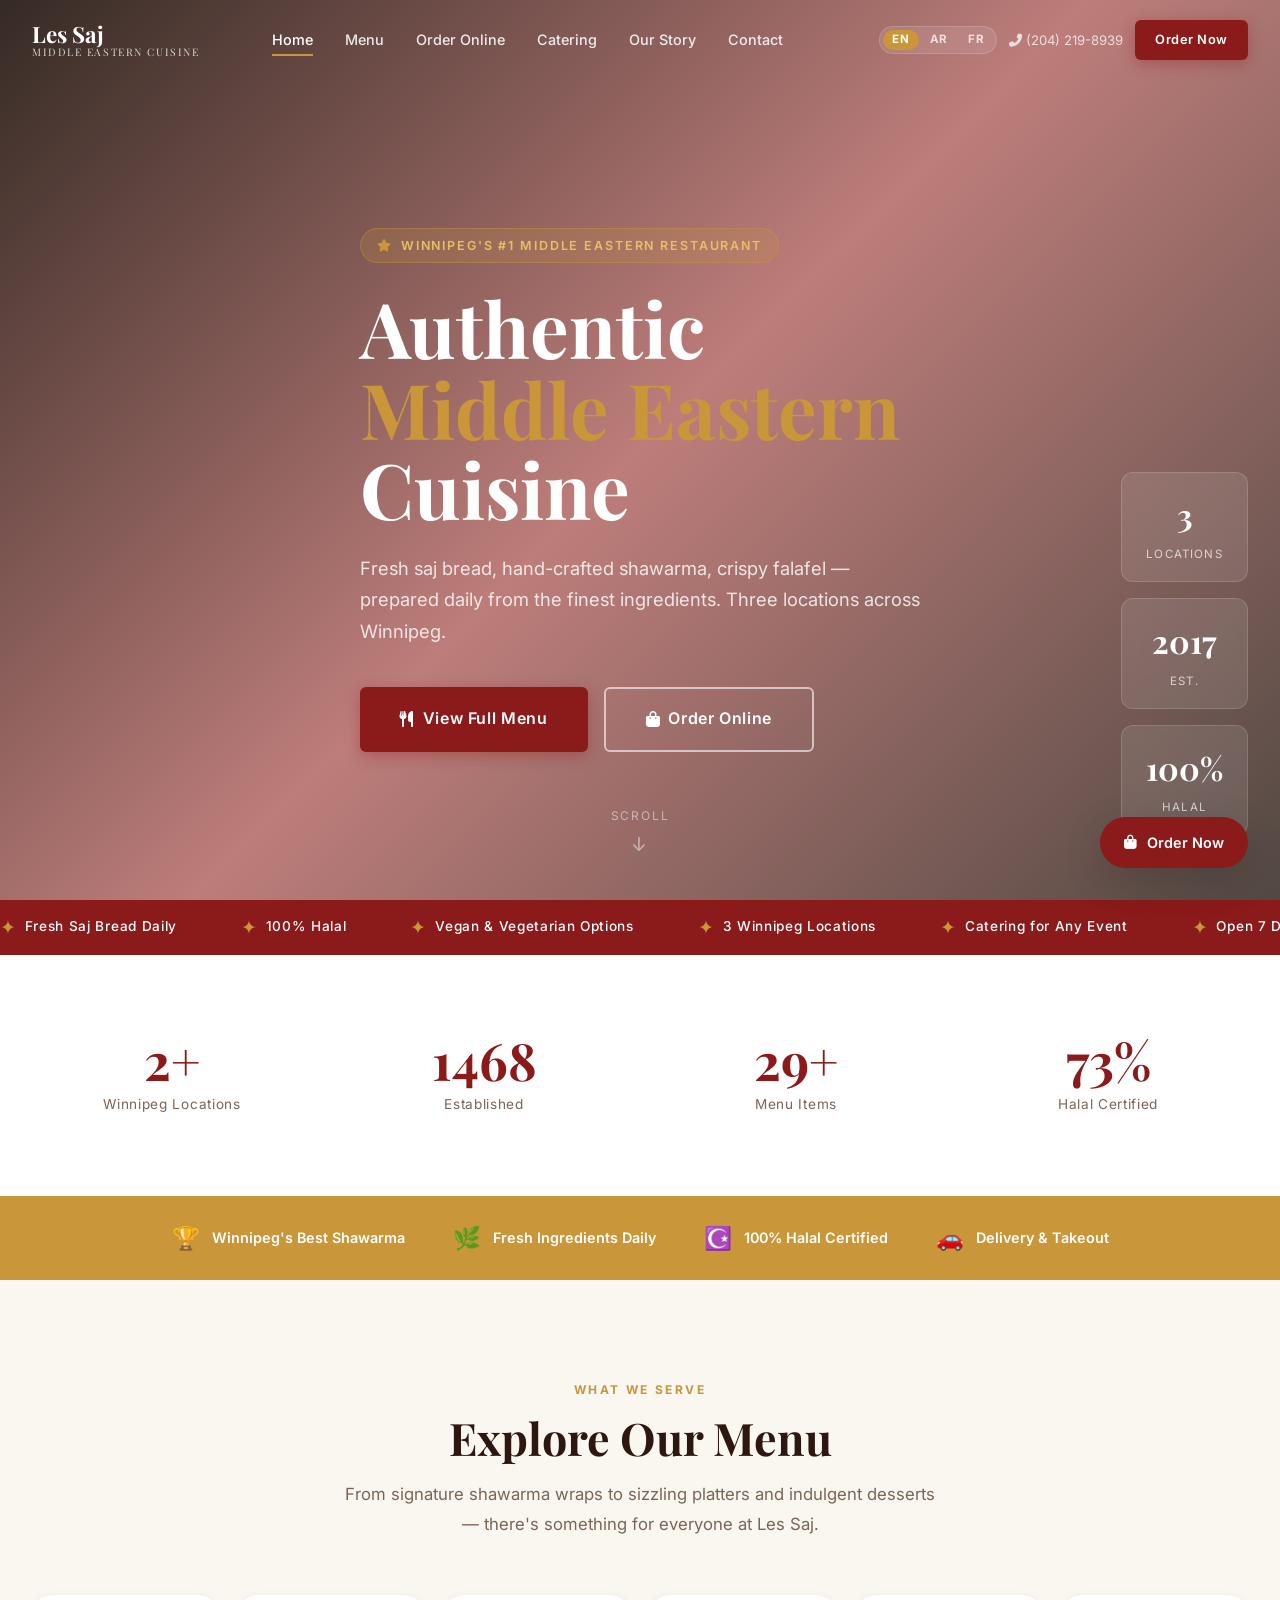
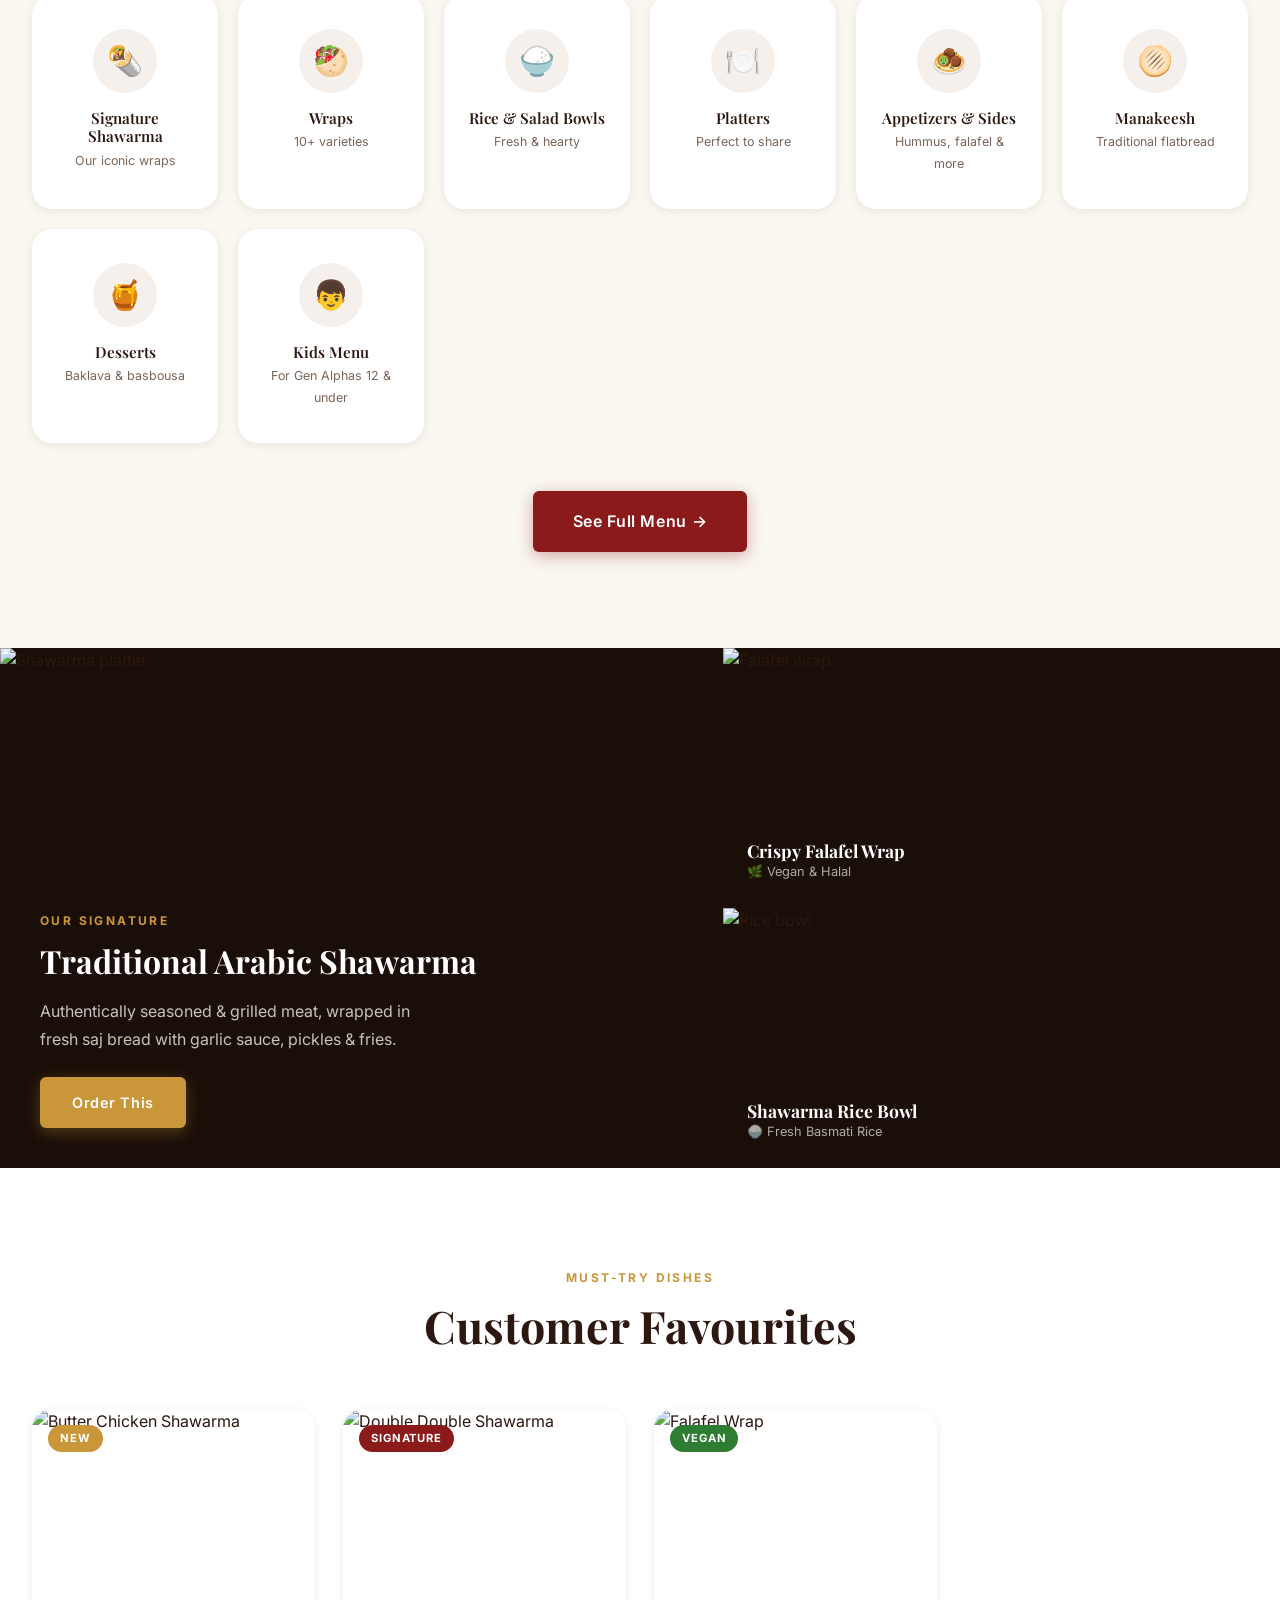
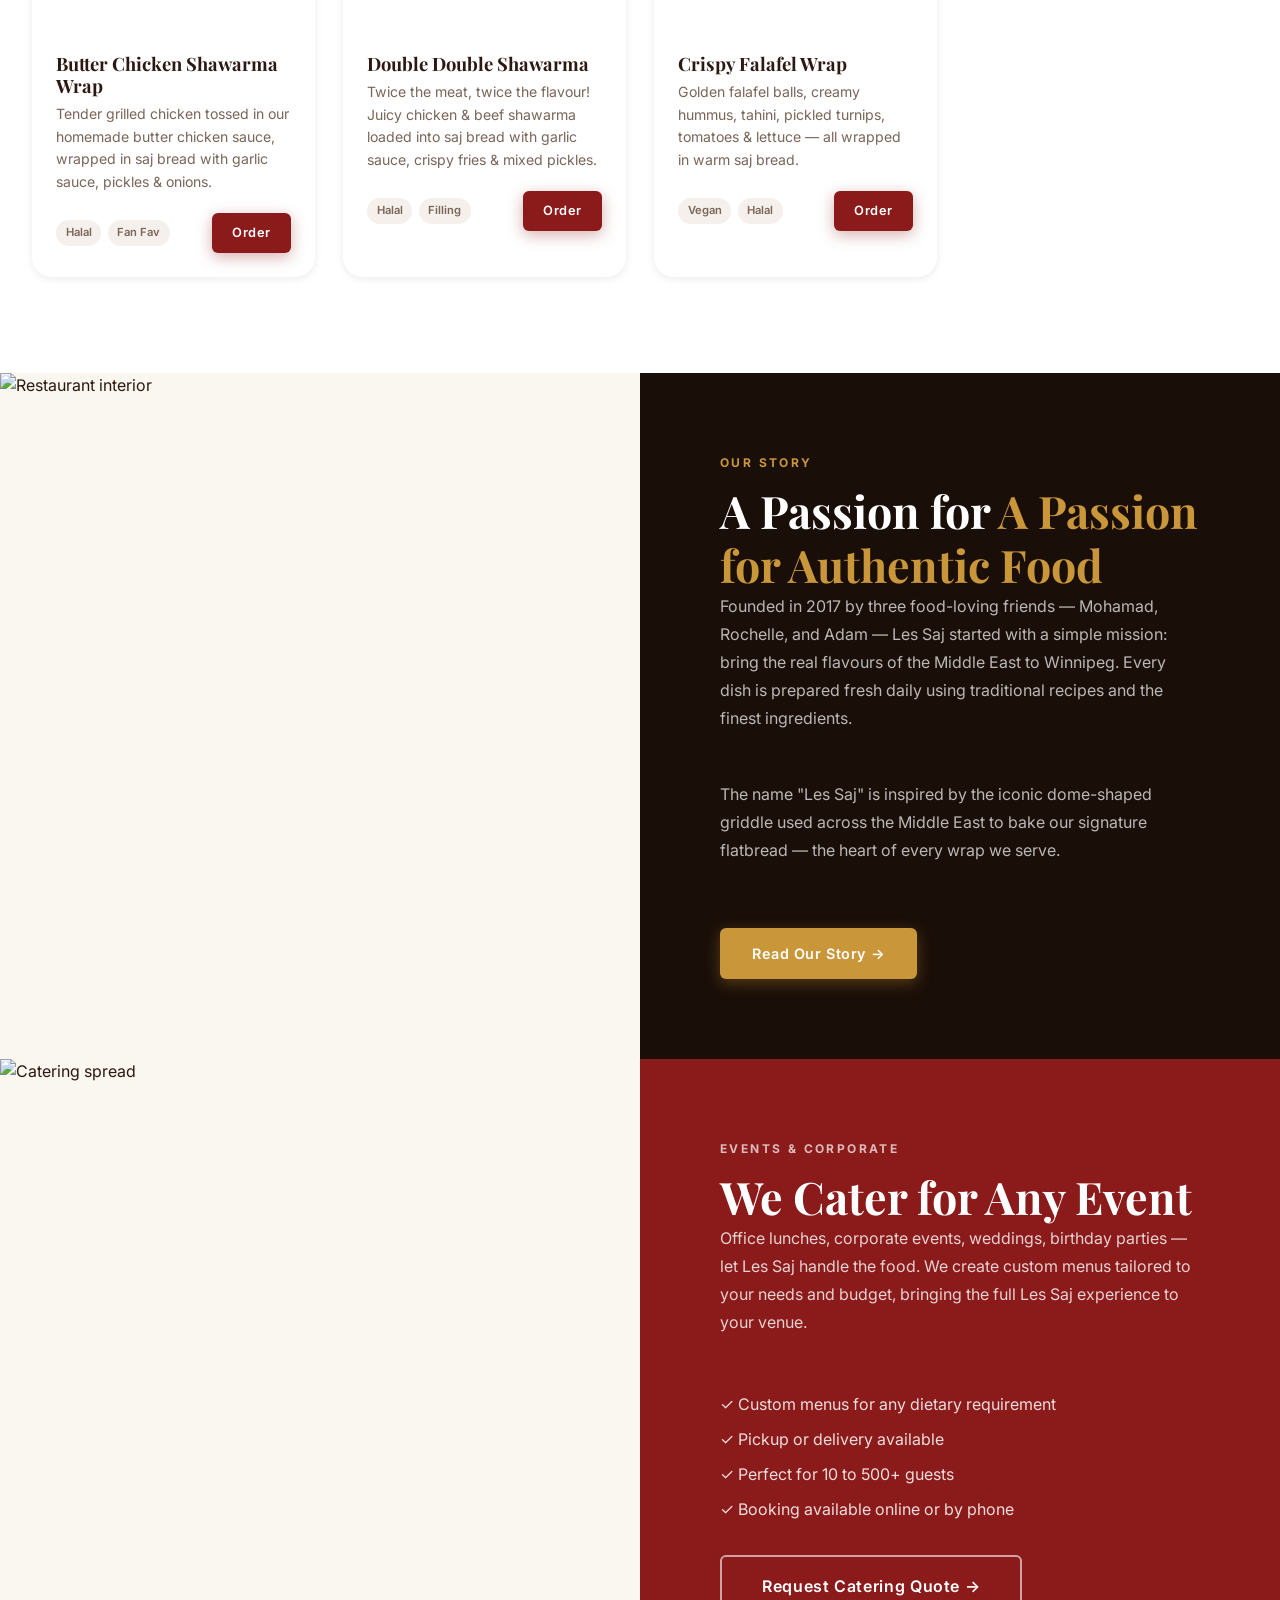
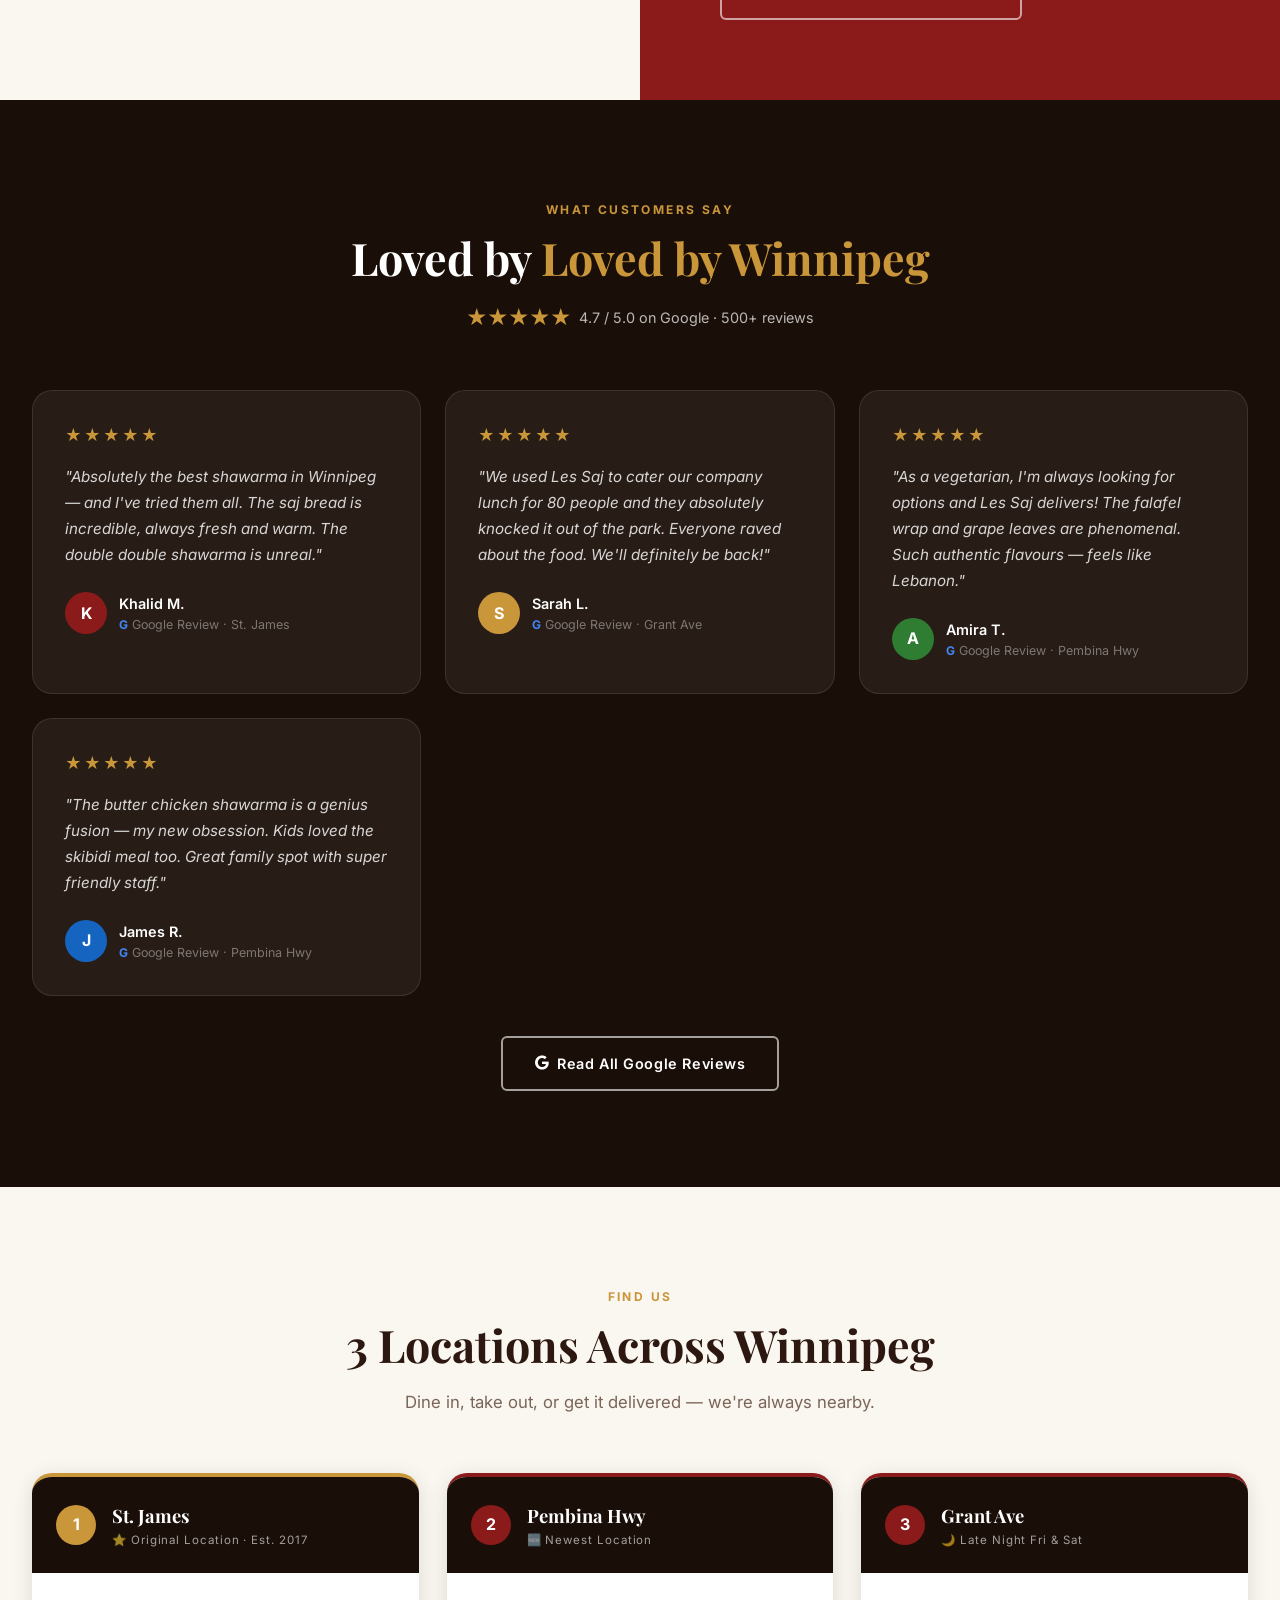
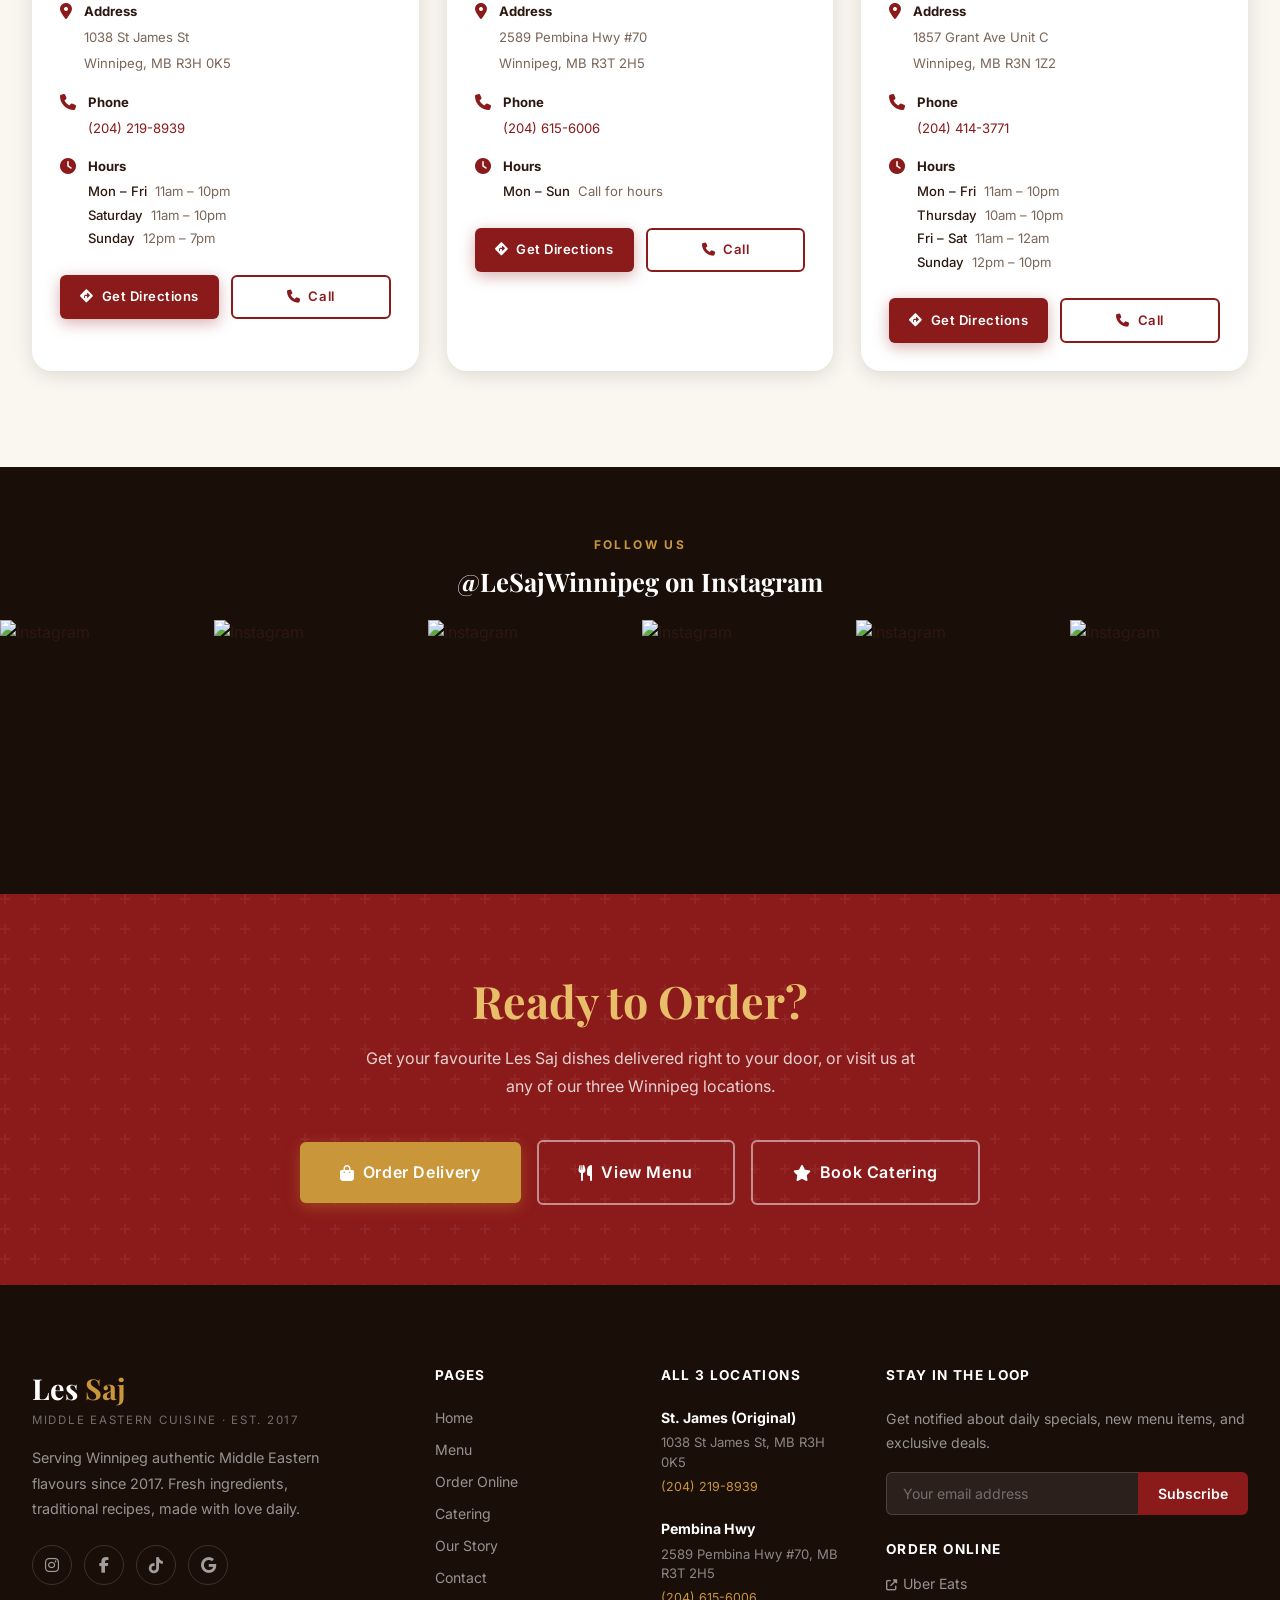
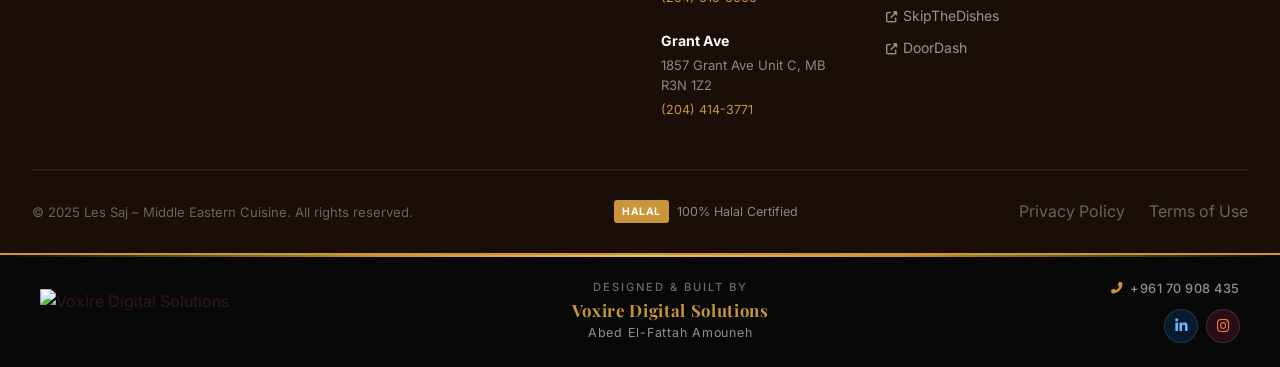
==== commit ed16bdd9: "fixes" ====
--- a/index.html
+++ b/index.html
@@ -668,6 +668,35 @@
   </div>
 </footer>
 
+<!-- ── VOXIRE CREDIT ───────────────────────── -->
+<div class="voxire-credit">
+  <div class="voxire-inner">
+    <div class="voxire-left">
+      <a href="https://voxire.dev" target="_blank" rel="noopener" aria-label="Voxire Digital Solutions">
+        <img src="https://cdn.voxire.dev/web_content/logo.webp" alt="Voxire Digital Solutions" class="voxire-logo" />
+      </a>
+    </div>
+    <div class="voxire-center">
+      <span class="voxire-built">Designed &amp; Built by</span>
+      <span class="voxire-name">Voxire Digital Solutions</span>
+      <span class="voxire-person">Abed El-Fattah Amouneh</span>
+    </div>
+    <div class="voxire-right">
+      <a href="tel:+96170908435" class="voxire-phone">
+        <i class="fas fa-phone-alt"></i> +961 70 908 435
+      </a>
+      <div class="voxire-socials">
+        <a href="https://www.linkedin.com/in/abed-amouneh/" target="_blank" rel="noopener" class="voxire-social-btn linkedin" aria-label="LinkedIn">
+          <i class="fab fa-linkedin-in"></i>
+        </a>
+        <a href="https://www.instagram.com/abedamouneh/" target="_blank" rel="noopener" class="voxire-social-btn instagram" aria-label="Instagram">
+          <i class="fab fa-instagram"></i>
+        </a>
+      </div>
+    </div>
+  </div>
+</div>
+
 <!-- ── FLOATING ORDER BUTTON ───────────────── -->
 <div class="floating-order">
   <a href="order.html" class="floating-btn floating-order-btn">
--- a/css/style.css
+++ b/css/style.css
@@ -42,13 +42,20 @@
 
 /* ── Reset & Base ── */
 *, *::before, *::after { box-sizing: border-box; margin: 0; padding: 0; }
-html { scroll-behavior: smooth; font-size: 16px; }
+html {
+  scroll-behavior: smooth;
+  font-size: 16px;
+  overflow-x: hidden; /* ← prevents horizontal scroll at the document level */
+  max-width: 100%;
+}
 body {
   font-family: 'Inter', -apple-system, BlinkMacSystemFont, sans-serif;
   color: var(--text);
   background: var(--cream);
   line-height: 1.6;
   overflow-x: hidden;
+  max-width: 100%;
+  position: relative; /* keeps fixed children from expanding the layout */
 }
 img { max-width: 100%; height: auto; display: block; }
 a { text-decoration: none; color: inherit; }
@@ -902,6 +909,234 @@
   .location-actions { flex-direction: column; }
 }
 
+/* ── Mobile overflow safety net ── */
+@media (max-width: 768px) {
+  section, div, nav, footer, header {
+    max-width: 100%;
+  }
+  .hero-bg {
+    max-width: 100vw;
+    overflow: hidden;
+  }
+  .ticker {
+    max-width: 100vw;
+    overflow: hidden;
+  }
+  .split-section {
+    overflow: hidden;
+  }
+  .award-strip {
+    max-width: 100vw;
+    overflow: hidden;
+  }
+  .footer {
+    max-width: 100vw;
+    overflow: hidden;
+  }
+  /* Nav safety */
+  .nav {
+    max-width: 100vw;
+    overflow: hidden;
+  }
+  .lang-switcher {
+    flex-shrink: 0;
+  }
+}
+
+/* ══════════════════════════════════════════════════════════
+   VOXIRE DIGITAL SOLUTIONS — CREDIT STRIP
+══════════════════════════════════════════════════════════ */
+.voxire-credit {
+  background: #080808;
+  border-top: 2px solid #C9963A;
+  padding: 1.5rem 0;
+  position: relative;
+  overflow: hidden;
+}
+
+/* Subtle gold shimmer line */
+.voxire-credit::before {
+  content: '';
+  position: absolute;
+  top: 0; left: 0; right: 0;
+  height: 2px;
+  background: linear-gradient(90deg, transparent 0%, #C9963A 30%, #E8BE6A 50%, #C9963A 70%, transparent 100%);
+}
+
+.voxire-inner {
+  max-width: 1280px;
+  margin: 0 auto;
+  padding: 0 2.5rem;
+  display: flex;
+  align-items: center;
+  justify-content: space-between;
+  gap: 2rem;
+  flex-wrap: wrap;
+}
+
+.voxire-left {
+  display: flex;
+  align-items: center;
+  flex-shrink: 0;
+}
+
+.voxire-logo {
+  height: 44px;
+  width: auto;
+  object-fit: contain;
+  filter: brightness(1.05);
+  transition: opacity 0.25s ease;
+}
+
+.voxire-logo:hover {
+  opacity: 0.85;
+}
+
+.voxire-center {
+  display: flex;
+  flex-direction: column;
+  align-items: center;
+  gap: 0.2rem;
+  text-align: center;
+  flex: 1;
+  min-width: 200px;
+}
+
+.voxire-built {
+  font-size: 0.7rem;
+  font-weight: 500;
+  letter-spacing: 0.18em;
+  text-transform: uppercase;
+  color: rgba(255,255,255,0.4);
+}
+
+.voxire-name {
+  font-size: 1.05rem;
+  font-weight: 700;
+  color: #C9963A;
+  letter-spacing: 0.04em;
+  font-family: 'Playfair Display', Georgia, serif;
+  line-height: 1.2;
+}
+
+.voxire-person {
+  font-size: 0.78rem;
+  color: rgba(255,255,255,0.55);
+  font-weight: 400;
+  letter-spacing: 0.06em;
+}
+
+.voxire-right {
+  display: flex;
+  flex-direction: column;
+  align-items: flex-end;
+  gap: 0.6rem;
+  flex-shrink: 0;
+}
+
+.voxire-phone {
+  display: flex;
+  align-items: center;
+  gap: 0.4rem;
+  color: rgba(255,255,255,0.55);
+  font-size: 0.8rem;
+  font-weight: 500;
+  letter-spacing: 0.04em;
+  text-decoration: none;
+  transition: color 0.2s;
+}
+
+.voxire-phone:hover {
+  color: #C9963A;
+}
+
+.voxire-phone i {
+  font-size: 0.72rem;
+  color: #C9963A;
+}
+
+.voxire-socials {
+  display: flex;
+  align-items: center;
+  gap: 0.5rem;
+}
+
+.voxire-social-btn {
+  display: flex;
+  align-items: center;
+  justify-content: center;
+  width: 34px;
+  height: 34px;
+  border-radius: 50%;
+  font-size: 0.9rem;
+  text-decoration: none;
+  transition: transform 0.25s ease, background 0.25s ease;
+  border: 1px solid rgba(255,255,255,0.12);
+  color: #fff;
+}
+
+.voxire-social-btn:hover {
+  transform: translateY(-2px) scale(1.1);
+  border-color: transparent;
+}
+
+.voxire-social-btn.linkedin {
+  background: rgba(10, 102, 194, 0.2);
+  color: #70B5F9;
+}
+
+.voxire-social-btn.linkedin:hover {
+  background: #0A66C2;
+  color: #fff;
+}
+
+.voxire-social-btn.instagram {
+  background: rgba(225, 48, 108, 0.15);
+  color: #F77737;
+}
+
+.voxire-social-btn.instagram:hover {
+  background: linear-gradient(45deg, #833AB4, #FD1D1D, #F77737);
+  color: #fff;
+}
+
+/* Responsive Voxire strip */
+@media (max-width: 768px) {
+  .voxire-inner {
+    flex-direction: column;
+    align-items: center;
+    text-align: center;
+    gap: 1.25rem;
+    padding: 0 1.5rem;
+  }
+  .voxire-right {
+    align-items: center;
+  }
+  .voxire-center {
+    order: 2;
+  }
+  .voxire-left {
+    order: 1;
+  }
+  .voxire-right {
+    order: 3;
+  }
+}
+
+/* RTL Voxire */
+[dir="rtl"] .voxire-inner {
+  flex-direction: row-reverse;
+}
+[dir="rtl"] .voxire-right {
+  align-items: flex-start;
+}
+@media (max-width: 768px) {
+  [dir="rtl"] .voxire-inner {
+    flex-direction: column;
+    align-items: center;
+  }
+}
+
 /* ══════════════════════════════════════════════════════════
    LANGUAGE SWITCHER
 ══════════════════════════════════════════════════════════ */
